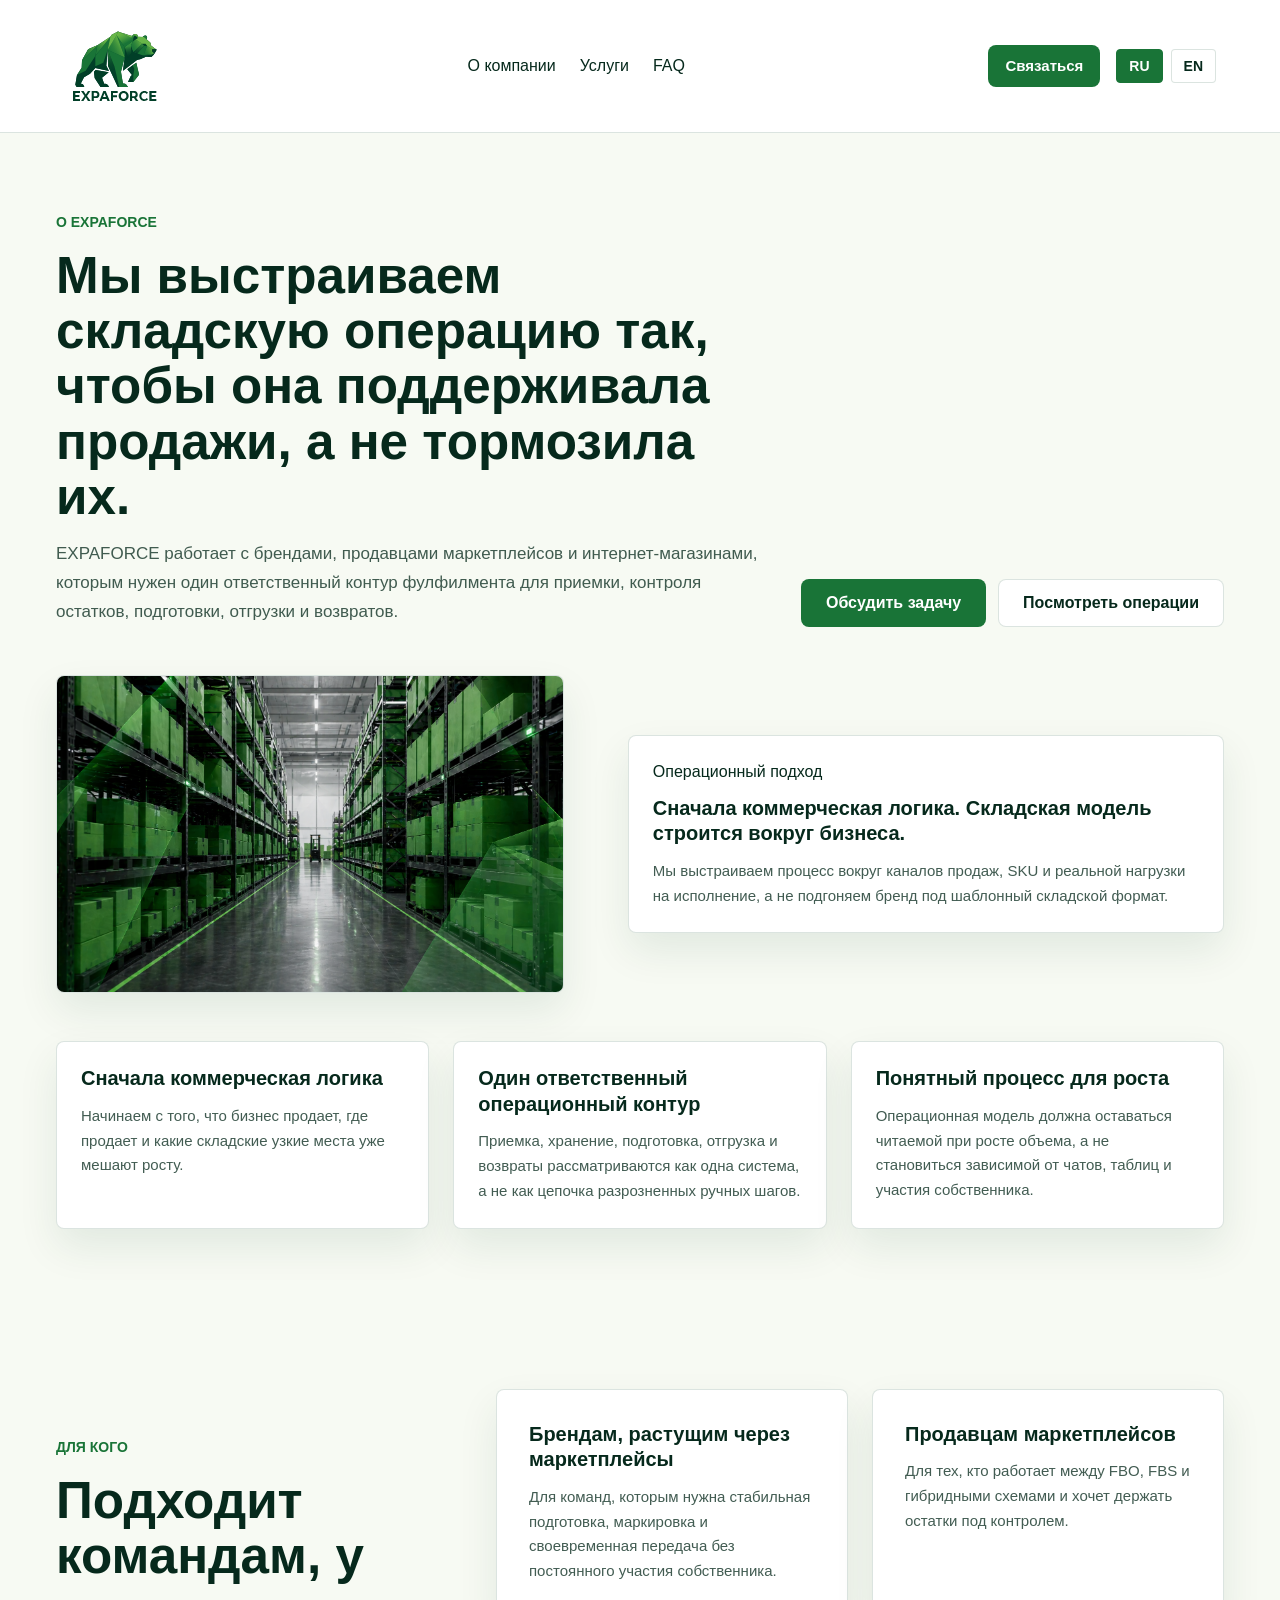
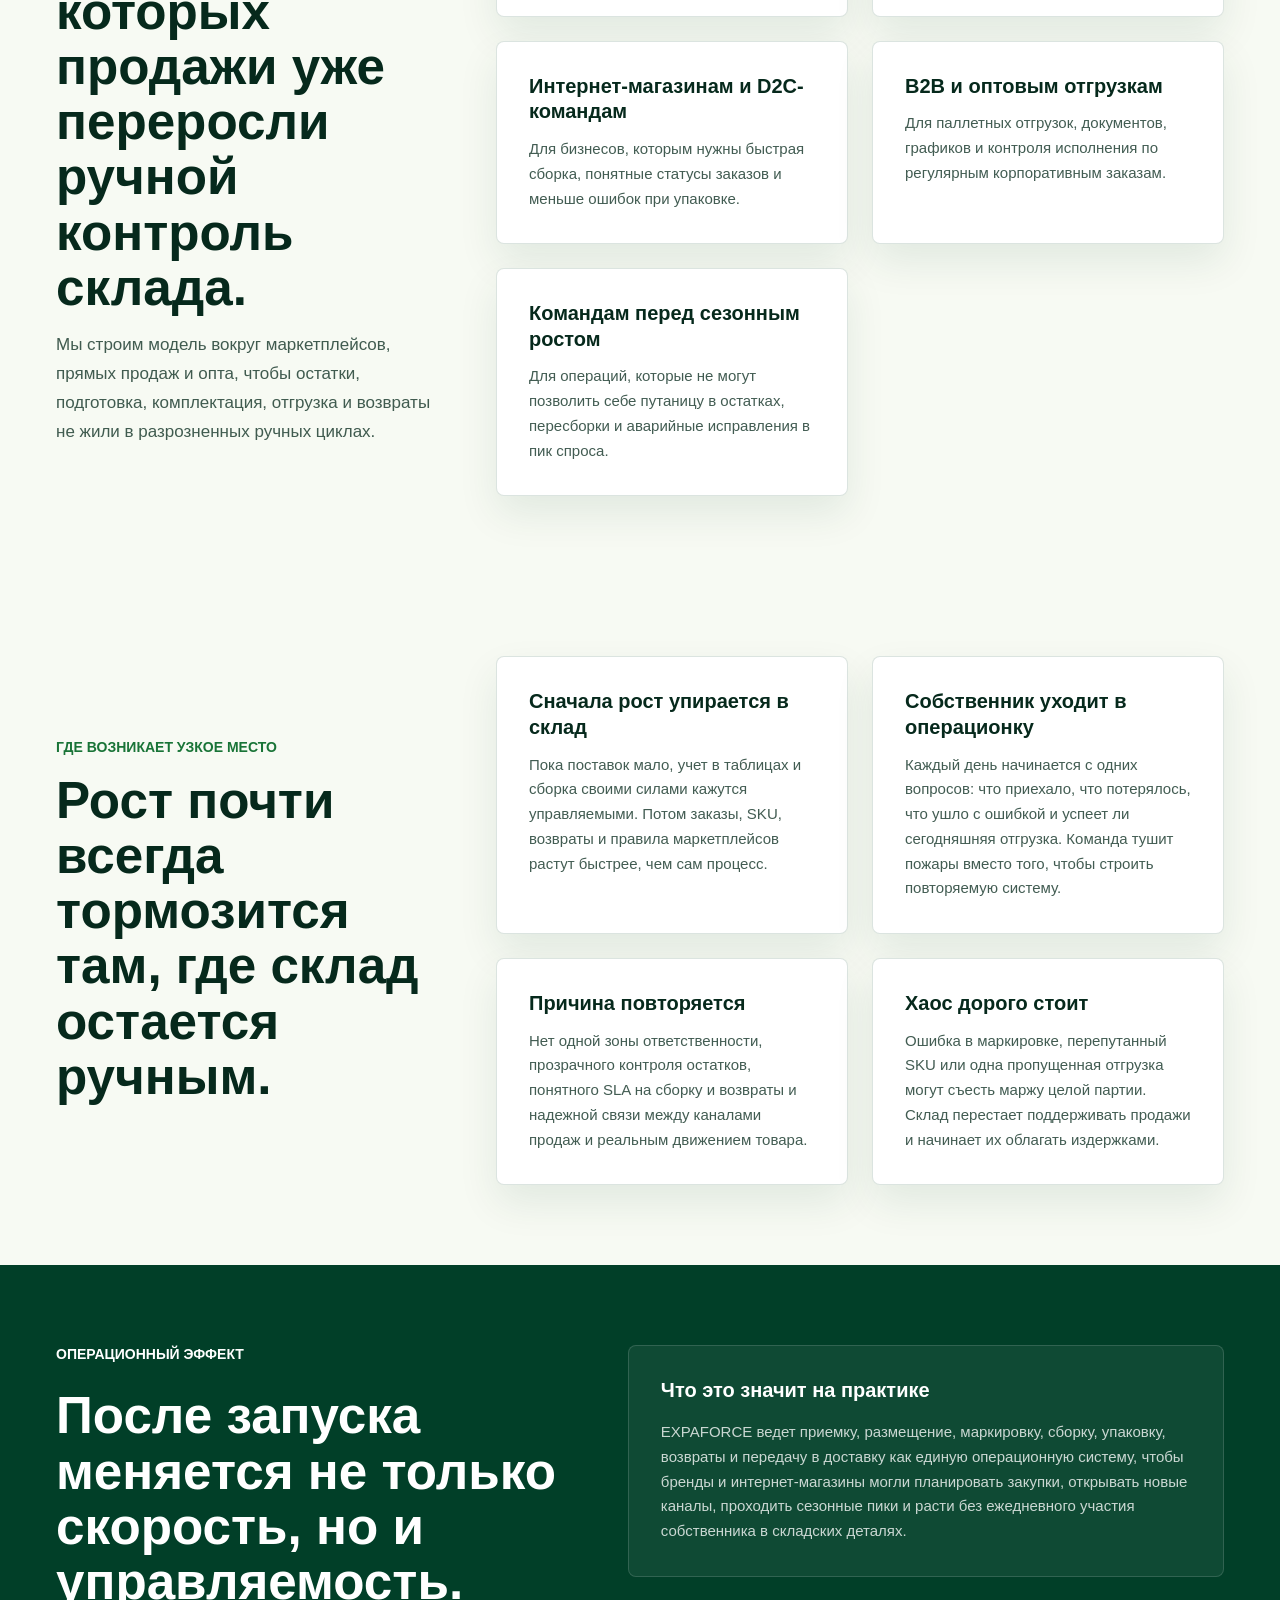
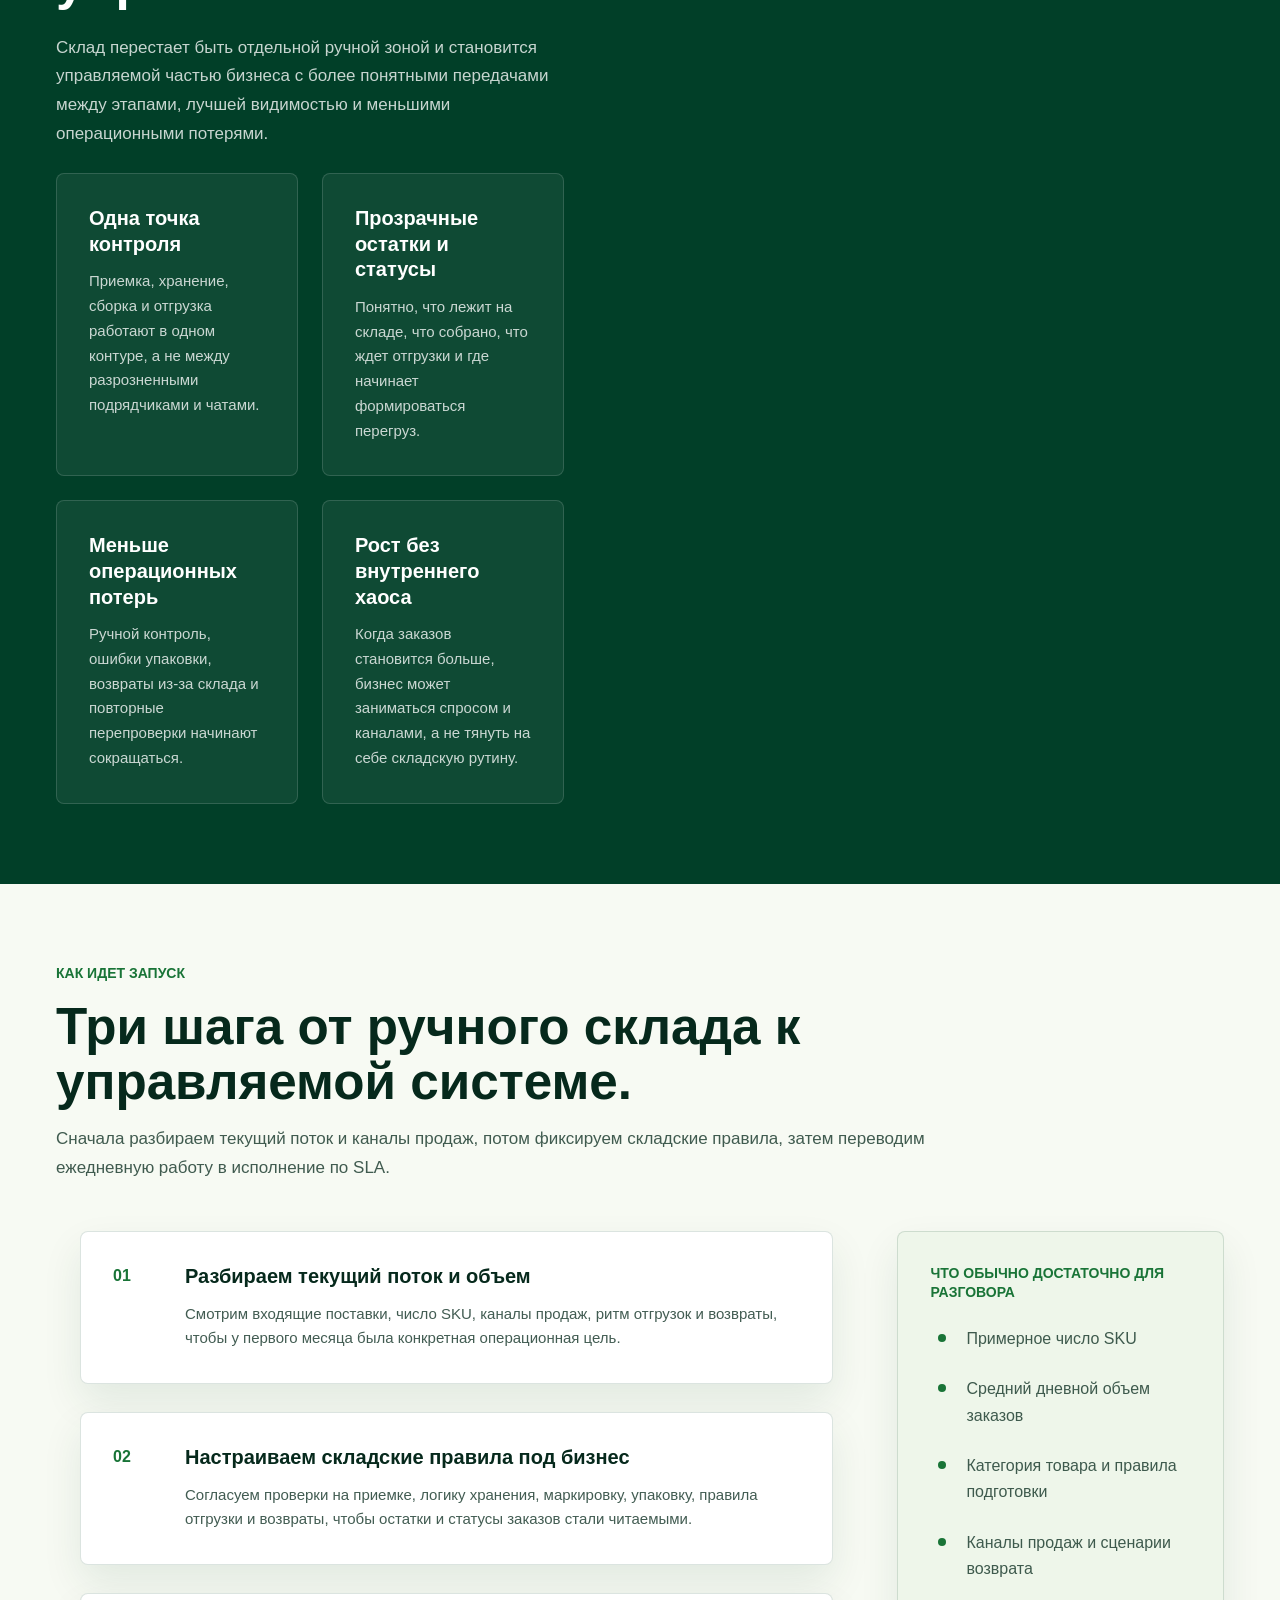
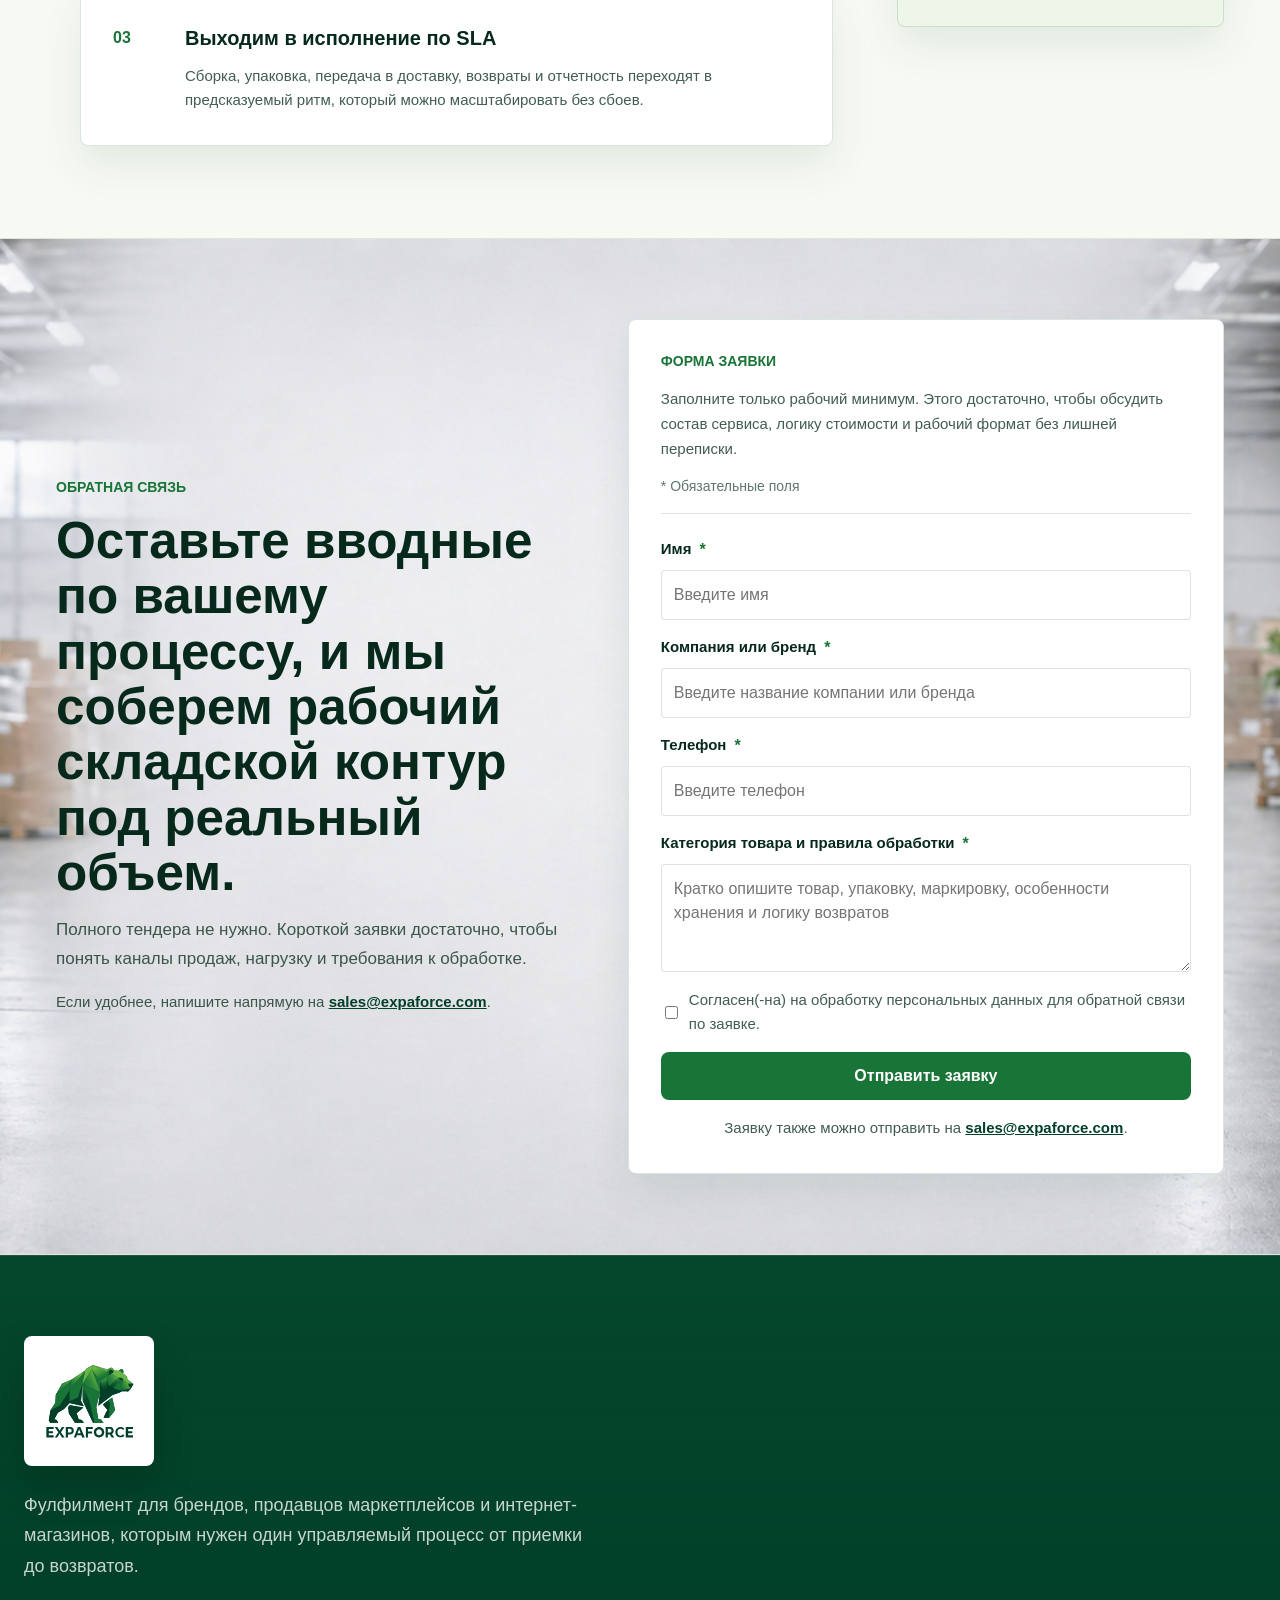
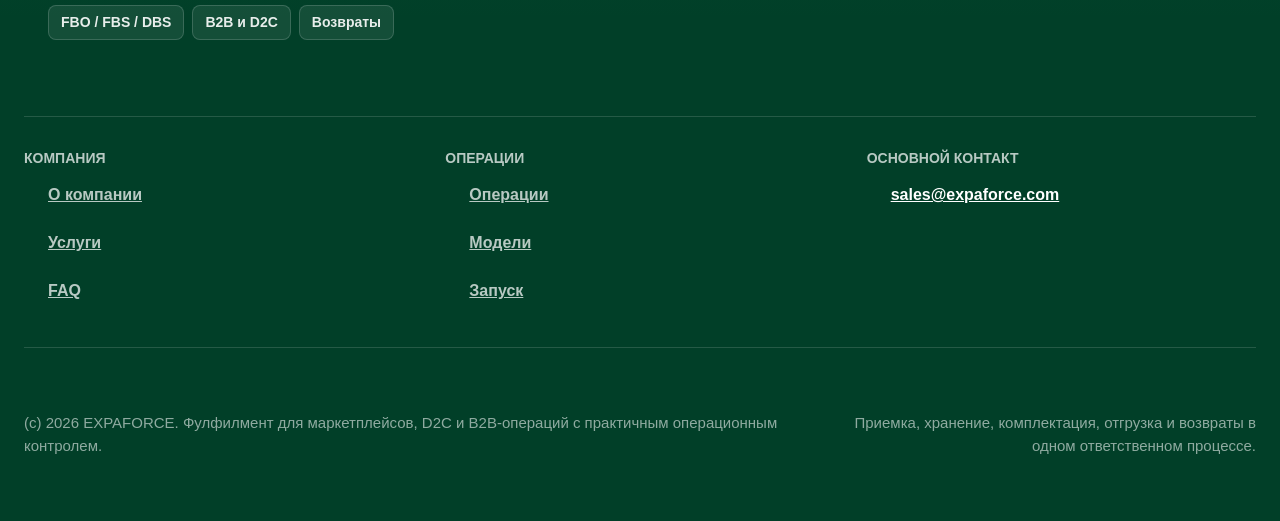
==== pages/about/index.html @ babf207b "Enhance UI Kit: Add new sections for buttons, cards, typography, and forms; update main content stru" ====
<!DOCTYPE html>
<html lang="ru">
<head>
    <meta charset="UTF-8">
    <meta name="viewport" content="width=device-width, initial-scale=1.0">
    <title data-i18n="[text]about-meta-title">EXPAFORCE | О компании и операционном подходе к фулфилменту</title>
    <meta
        name="description"
        content="Узнайте, как EXPAFORCE выстраивает фулфилмент для брендов, продавцов маркетплейсов и B2B-команд в одном управляемом контуре от приемки до возвратов."
        data-i18n="[content]about-meta-description"
    >
    <link rel="canonical" href="https://expaforce.com/pages/about/">
    <meta property="og:title" content="EXPAFORCE | О компании и операционном подходе к фулфилменту" data-i18n="[content]about-meta-title">
    <meta property="og:description" content="Узнайте, как EXPAFORCE выстраивает фулфилмент для брендов, продавцов маркетплейсов и B2B-команд в одном управляемом контуре от приемки до возвратов." data-i18n="[content]about-meta-description">
    <meta property="og:type" content="website">
    <meta property="og:url" content="https://expaforce.com/pages/about/">
    <meta property="og:image" content="https://expaforce.com/src/graphics/png/image7-warehouse-plan.png">
    <meta name="twitter:card" content="summary_large_image">
    <meta name="twitter:title" content="EXPAFORCE | О компании и операционном подходе к фулфилменту" data-i18n="[content]about-meta-title">
    <meta name="twitter:description" content="Узнайте, как EXPAFORCE выстраивает фулфилмент для брендов, продавцов маркетплейсов и B2B-команд в одном управляемом контуре от приемки до возвратов." data-i18n="[content]about-meta-description">
    <meta name="twitter:image" content="https://expaforce.com/src/graphics/png/image7-warehouse-plan.png">

    <link rel="stylesheet" href="/src/css/styles.css">

    <link rel="icon" type="image/x-icon" href="/src/graphics/favicon.ico">
    <link rel="icon" type="image/png" sizes="16x16" href="/src/graphics/png/favicon-16x16.png">
    <link rel="icon" type="image/png" sizes="32x32" href="/src/graphics/png/favicon-32x32.png">
    <link rel="icon" type="image/png" sizes="192x192" href="/src/graphics/png/android-chrome-192x192.png">
    <link rel="icon" type="image/png" sizes="512x512" href="/src/graphics/png/android-chrome-512x512.png">
    <link rel="apple-touch-icon" sizes="180x180" href="/src/graphics/png/apple-touch-icon.png">
    <link rel="manifest" href="/src/graphics/site.webmanifest">
</head>

<body class="page page--about">
    <header id="header"></header>

    <main class="page-content">
        <section class="section section--about-intro about-intro" id="hero" aria-labelledby="about-hero-title">
            <div class="container">
                <div class="section__inner about-intro__inner">
                <div class="about-intro__head">
                    <div class="section-heading section-heading--wide">
                        <p class="section-heading__eyebrow" data-i18n="[text]about-hero-eyebrow">О EXPAFORCE</p>
                        <h1 class="section-heading__title" id="about-hero-title" data-i18n="[text]about-hero-title">Мы выстраиваем складскую операцию так, чтобы она поддерживала продажи, а не тормозила их.</h1>
                        <p class="section-heading__text" data-i18n="[text]about-hero-text">EXPAFORCE работает с брендами, продавцами маркетплейсов и интернет-магазинами, которым нужен один ответственный контур фулфилмента для приемки, контроля остатков, подготовки, отгрузки и возвратов.</p>
                    </div>
                    <div class="about-intro__actions">
                        <a class="button button--primary" href="mailto:sales@expaforce.com?subject=Discuss%20fulfillment%20workflow" data-i18n="[text]hero-primary">Обсудить задачу</a>
                        <a class="button button--secondary" href="/pages/services/index.html" data-i18n="[text]cta-secondary">Посмотреть операции</a>
                    </div>
                </div>

                <div class="about-intro__layout">
                    <figure class="about-intro__media">
                        <img class="about-intro__image" src="/src/graphics/png/image7-warehouse-plan.png" alt="Проход между складскими стеллажами EXPAFORCE с коробами и техникой" data-i18n="[alt]about-intro-image-alt" loading="lazy">
                    </figure>

                    <aside class="card about-intro__aside">
                        <p class="about-intro__aside-label" data-i18n="[text]about-intro-aside-label">Операционный подход</p>
                        <h2 class="card__title about-intro__aside-title" data-i18n="[text]about-intro-aside-title">Сначала коммерческая логика. Складская модель строится вокруг бизнеса.</h2>
                        <p class="card__text about-intro__aside-text" data-i18n="[text]about-intro-aside-text">Мы выстраиваем процесс вокруг каналов продаж, SKU и реальной нагрузки на исполнение, а не подгоняем бренд под шаблонный складской формат.</p>
                    </aside>
                </div>

                <div class="about-intro__principles">
                    <article class="card about-intro__principle">
                        <h2 class="card__title about-intro__principle-title" data-i18n="[text]about-intro-principle-1-title">Сначала коммерческая логика</h2>
                        <p class="card__text about-intro__principle-text" data-i18n="[text]about-intro-principle-1-text">Начинаем с того, что бизнес продает, где продает и какие складские узкие места уже мешают росту.</p>
                    </article>
                    <article class="card about-intro__principle">
                        <h2 class="card__title about-intro__principle-title" data-i18n="[text]about-intro-principle-2-title">Один ответственный операционный контур</h2>
                        <p class="card__text about-intro__principle-text" data-i18n="[text]about-intro-principle-2-text">Приемка, хранение, подготовка, отгрузка и возвраты рассматриваются как одна система, а не как цепочка разрозненных ручных шагов.</p>
                    </article>
                    <article class="card about-intro__principle">
                        <h2 class="card__title about-intro__principle-title" data-i18n="[text]about-intro-principle-3-title">Понятный процесс для роста</h2>
                        <p class="card__text about-intro__principle-text" data-i18n="[text]about-intro-principle-3-text">Операционная модель должна оставаться читаемой при росте объема, а не становиться зависимой от чатов, таблиц и участия собственника.</p>
                    </article>
                </div>
            </div>
            </div>
        </section>

        <section class="section section--audience audience" id="audience" aria-labelledby="audience-title">

            <div class="container">

                <div class="section__inner audience__inner">
                <div class="section-heading section-heading--wide">
                    <p class="section-heading__eyebrow" data-i18n="[text]trust-label">Для кого</p>
                    <h2 class="section-heading__title" id="audience-title" data-i18n="[text]trust-title">Подходит командам, у которых продажи уже переросли ручной контроль склада.</h2>
                    <p class="section-heading__text" data-i18n="[text]trust-note">Мы строим модель вокруг маркетплейсов, прямых продаж и опта, чтобы остатки, подготовка, комплектация, отгрузка и возвраты не жили в разрозненных ручных циклах.</p>
                </div>

                <div class="audience__grid">
                    <article class="card audience-card">
                        <h3 class="card__title audience-card__title" data-i18n="[text]trust-card-1-title">Брендам, растущим через маркетплейсы</h3>
                        <p class="card__text audience-card__text" data-i18n="[text]trust-card-1-text">Для команд, которым нужна стабильная подготовка, маркировка и своевременная передача без постоянного участия собственника.</p>
                    </article>
                    <article class="card audience-card">
                        <h3 class="card__title audience-card__title" data-i18n="[text]trust-card-2-title">Продавцам маркетплейсов</h3>
                        <p class="card__text audience-card__text" data-i18n="[text]trust-card-2-text">Для тех, кто работает между FBO, FBS и гибридными схемами и хочет держать остатки под контролем.</p>
                    </article>
                    <article class="card audience-card">
                        <h3 class="card__title audience-card__title" data-i18n="[text]trust-card-3-title">Интернет-магазинам и D2C-командам</h3>
                        <p class="card__text audience-card__text" data-i18n="[text]trust-card-3-text">Для бизнесов, которым нужны быстрая сборка, понятные статусы заказов и меньше ошибок при упаковке.</p>
                    </article>
                    <article class="card audience-card">
                        <h3 class="card__title audience-card__title" data-i18n="[text]trust-card-4-title">B2B и оптовым отгрузкам</h3>
                        <p class="card__text audience-card__text" data-i18n="[text]trust-card-4-text">Для паллетных отгрузок, документов, графиков и контроля исполнения по регулярным корпоративным заказам.</p>
                    </article>
                    <article class="card audience-card">
                        <h3 class="card__title audience-card__title" data-i18n="[text]trust-card-5-title">Командам перед сезонным ростом</h3>
                        <p class="card__text audience-card__text" data-i18n="[text]trust-card-5-text">Для операций, которые не могут позволить себе путаницу в остатках, пересборки и аварийные исправления в пик спроса.</p>
                    </article>
                </div>
            </div>
            </div>
        </section>

        <section class="section section--problem problem" id="problem" aria-labelledby="problem-title">

            <div class="container">

                <div class="section__inner problem__inner">
                <div class="section-heading section-heading--wide">
                    <p class="section-heading__eyebrow" data-i18n="[text]problem-label">Где возникает узкое место</p>
                    <h2 class="section-heading__title" id="problem-title" data-i18n="[text]problem-title">Рост почти всегда тормозится там, где склад остается ручным.</h2>
                </div>

                <div class="problem__grid">
                    <article class="card problem-card">
                        <h3 class="card__title problem-card__title" data-i18n="[text]problem-1-title">Сначала рост упирается в склад</h3>
                        <p class="card__text problem-card__text" data-i18n="[text]problem-1-text">Пока поставок мало, учет в таблицах и сборка своими силами кажутся управляемыми. Потом заказы, SKU, возвраты и правила маркетплейсов растут быстрее, чем сам процесс.</p>
                    </article>
                    <article class="card problem-card">
                        <h3 class="card__title problem-card__title" data-i18n="[text]problem-2-title">Собственник уходит в операционку</h3>
                        <p class="card__text problem-card__text" data-i18n="[text]problem-2-text">Каждый день начинается с одних вопросов: что приехало, что потерялось, что ушло с ошибкой и успеет ли сегодняшняя отгрузка. Команда тушит пожары вместо того, чтобы строить повторяемую систему.</p>
                    </article>
                    <article class="card problem-card">
                        <h3 class="card__title problem-card__title" data-i18n="[text]problem-3-title">Причина повторяется</h3>
                        <p class="card__text problem-card__text" data-i18n="[text]problem-3-text">Нет одной зоны ответственности, прозрачного контроля остатков, понятного SLA на сборку и возвраты и надежной связи между каналами продаж и реальным движением товара.</p>
                    </article>
                    <article class="card problem-card">
                        <h3 class="card__title problem-card__title" data-i18n="[text]problem-4-title">Хаос дорого стоит</h3>
                        <p class="card__text problem-card__text" data-i18n="[text]problem-4-text">Ошибка в маркировке, перепутанный SKU или одна пропущенная отгрузка могут съесть маржу целой партии. Склад перестает поддерживать продажи и начинает их облагать издержками.</p>
                    </article>
                </div>
            </div>
            </div>
        </section>

        <section class="section section--proof proof" aria-labelledby="proof-title">

            <div class="container">

                <div class="section__inner proof__inner">
                <div class="proof__content">
                    <p class="proof__eyebrow" data-i18n="[text]proof-label">Операционный эффект</p>
                    <h2 class="proof__title" id="proof-title" data-i18n="[text]proof-title">После запуска меняется не только скорость, но и управляемость.</h2>
                    <p class="proof__text" data-i18n="[text]proof-text">Склад перестает быть отдельной ручной зоной и становится управляемой частью бизнеса с более понятными передачами между этапами, лучшей видимостью и меньшими операционными потерями.</p>

                    <div class="proof__grid">
                        <article class="card proof-card">
                            <h3 class="card__title proof-card__title" data-i18n="[text]proof-stat-1-value">Одна точка контроля</h3>
                            <p class="card__text proof-card__text" data-i18n="[text]proof-stat-1-label">Приемка, хранение, сборка и отгрузка работают в одном контуре, а не между разрозненными подрядчиками и чатами.</p>
                        </article>
                        <article class="card proof-card">
                            <h3 class="card__title proof-card__title" data-i18n="[text]proof-stat-2-value">Прозрачные остатки и статусы</h3>
                            <p class="card__text proof-card__text" data-i18n="[text]proof-stat-2-label">Понятно, что лежит на складе, что собрано, что ждет отгрузки и где начинает формироваться перегруз.</p>
                        </article>
                        <article class="card proof-card">
                            <h3 class="card__title proof-card__title" data-i18n="[text]proof-stat-3-value">Меньше операционных потерь</h3>
                            <p class="card__text proof-card__text" data-i18n="[text]proof-stat-3-label">Ручной контроль, ошибки упаковки, возвраты из-за склада и повторные перепроверки начинают сокращаться.</p>
                        </article>
                        <article class="card proof-card">
                            <h3 class="card__title proof-card__title" data-i18n="[text]proof-stat-4-value">Рост без внутреннего хаоса</h3>
                            <p class="card__text proof-card__text" data-i18n="[text]proof-stat-4-label">Когда заказов становится больше, бизнес может заниматься спросом и каналами, а не тянуть на себе складскую рутину.</p>
                        </article>
                    </div>
                </div>

                <aside class="card proof__note" aria-labelledby="proof-note-title">
                    <h3 class="card__title proof__note-title" id="proof-note-title" data-i18n="[text]proof-note-title">Что это значит на практике</h3>
                    <p class="card__text proof__note-text" data-i18n="[text]proof-note-text">EXPAFORCE ведет приемку, размещение, маркировку, сборку, упаковку, возвраты и передачу в доставку как единую операционную систему, чтобы бренды и интернет-магазины могли планировать закупки, открывать новые каналы, проходить сезонные пики и расти без ежедневного участия собственника в складских деталях.</p>
                </aside>
            </div>
            </div>
        </section>

        <section class="section section--process process" id="process" aria-labelledby="process-title">

            <div class="container">

                <div class="section__inner process__inner">
                <div class="section-heading section-heading--wide">
                    <p class="section-heading__eyebrow" data-i18n="[text]process-label">Как идет запуск</p>
                    <h2 class="section-heading__title" id="process-title" data-i18n="[text]process-title">Три шага от ручного склада к управляемой системе.</h2>
                    <p class="section-heading__text" data-i18n="[text]process-text">Сначала разбираем текущий поток и каналы продаж, потом фиксируем складские правила, затем переводим ежедневную работу в исполнение по SLA.</p>
                </div>

                <div class="process__layout">
                    <ol class="process__steps">
                        <li class="card process__step">
                            <span class="process__step-number">01</span>
                            <h3 class="card__title process__step-title" data-i18n="[text]process-step-1-title">Разбираем текущий поток и объем</h3>
                            <p class="card__text process__step-text" data-i18n="[text]process-step-1-text">Смотрим входящие поставки, число SKU, каналы продаж, ритм отгрузок и возвраты, чтобы у первого месяца была конкретная операционная цель.</p>
                        </li>
                        <li class="card process__step">
                            <span class="process__step-number">02</span>
                            <h3 class="card__title process__step-title" data-i18n="[text]process-step-2-title">Настраиваем складские правила под бизнес</h3>
                            <p class="card__text process__step-text" data-i18n="[text]process-step-2-text">Согласуем проверки на приемке, логику хранения, маркировку, упаковку, правила отгрузки и возвраты, чтобы остатки и статусы заказов стали читаемыми.</p>
                        </li>
                        <li class="card process__step">
                            <span class="process__step-number">03</span>
                            <h3 class="card__title process__step-title" data-i18n="[text]process-step-3-title">Выходим в исполнение по SLA</h3>
                            <p class="card__text process__step-text" data-i18n="[text]process-step-3-text">Сборка, упаковка, передача в доставку, возвраты и отчетность переходят в предсказуемый ритм, который можно масштабировать без сбоев.</p>
                        </li>
                    </ol>

                    <aside class="card--surface card process__card">
                        <p class="process__card-label" data-i18n="[text]process-card-title">Что обычно достаточно для разговора</p>
                        <ul class="card__list process__card-list">
                            <li data-i18n="[text]process-card-item-1">Примерное число SKU</li>
                            <li data-i18n="[text]process-card-item-2">Средний дневной объем заказов</li>
                            <li data-i18n="[text]process-card-item-3">Категория товара и правила подготовки</li>
                            <li data-i18n="[text]process-card-item-4">Каналы продаж и сценарии возврата</li>
                        </ul>
                    </aside>
                </div>
            </div>
            </div>
        </section>

        <section class="section section--cta cta" id="cta" aria-labelledby="cta-title">

            <div class="container">

                <div class="section__inner cta__inner">
                <div class="cta__content">
                    <p class="cta__eyebrow" data-i18n="[text]cta-label">Обратная связь</p>
                    <h2 class="cta__title" id="cta-title" data-i18n="[text]cta-title">Оставьте вводные по вашему процессу, и мы соберем рабочий складской контур под реальный объем.</h2>
                    <p class="cta__text" data-i18n="[text]cta-text">Полного тендера не нужно. Короткой заявки достаточно, чтобы понять каналы продаж, нагрузку и требования к обработке.</p>
                    <p class="card__text cta__contact" data-i18n="[html]cta-contact-text">Если удобнее, напишите напрямую на <a href="mailto:sales@expaforce.com">sales@expaforce.com</a>.</p>
                </div>

                <aside class="card cta__panel">
                    <div class="cta__panel-head">
                        <p class="cta__panel-label" data-i18n="[text]cta-panel-label">Форма заявки</p>
                        <p class="card__text cta__panel-text" data-i18n="[text]cta-panel-text">Заполните только рабочий минимум. Этого достаточно, чтобы обсудить состав сервиса, логику стоимости и рабочий формат без лишней переписки.</p>
                        <p class="cta__required-note" data-i18n="[text]cta-form-required-note">* Обязательные поля</p>
                    </div>

                    <form
                        class="form-group cta-form"
                        action="mailto:sales@expaforce.com?subject=Fulfillment%20brief%20request"
                        method="post"
                        enctype="text/plain"
                        accept-charset="UTF-8"
                    >
                        <div class="cta-form__grid cta-form__grid--primary">
                            <label class="form-field cta-form__field">
                                <span class="cta-form__label-line">
                                    <span class="form-label cta-form__label" data-i18n="[text]cta-form-name-label">Имя</span>
                                    <span class="cta-form__required" aria-hidden="true">*</span>
                                </span>
                                <input class="form-input cta-form__input" type="text" name="full_name" autocomplete="name" required placeholder="Введите имя" data-i18n="[placeholder]cta-form-name-placeholder">
                            </label>
                            <label class="form-field cta-form__field">
                                <span class="cta-form__label-line">
                                    <span class="form-label cta-form__label" data-i18n="[text]cta-form-company-label">Компания или бренд</span>
                                    <span class="cta-form__required" aria-hidden="true">*</span>
                                </span>
                                <input class="form-input cta-form__input" type="text" name="company" autocomplete="organization" required placeholder="Введите название компании или бренда" data-i18n="[placeholder]cta-form-company-placeholder">
                            </label>
                            <label class="form-field cta-form__field">
                                <span class="cta-form__label-line">
                                    <span class="form-label cta-form__label" data-i18n="[text]cta-form-phone-label">Телефон</span>
                                    <span class="cta-form__required" aria-hidden="true">*</span>
                                </span>
                                <input class="form-input cta-form__input" type="tel" name="phone" autocomplete="tel" required placeholder="Введите телефон" data-i18n="[placeholder]cta-form-phone-placeholder">
                            </label>
                        </div>

                        <label class="form-field cta-form__field cta-form__field--full">
                            <span class="cta-form__label-line">
                                <span class="form-label cta-form__label" data-i18n="[text]cta-form-product-label">Категория товара и правила обработки</span>
                                <span class="cta-form__required" aria-hidden="true">*</span>
                            </span>
                            <textarea class="form-textarea cta-form__textarea" name="product_context" rows="3" required placeholder="Кратко опишите товар, упаковку, маркировку, особенности хранения и логику возвратов" data-i18n="[placeholder]cta-form-product-placeholder"></textarea>
                        </label>

                        <label class="cta-form__consent">
                            <input type="checkbox" name="consent" required>
                            <span data-i18n="[text]cta-form-consent">Согласен(-на) на обработку персональных данных для обратной связи по заявке.</span>
                        </label>

                        <div class="form-actions cta-form__actions">
                            <button class="button button--primary button--full" type="submit" data-i18n="[text]cta-primary">Отправить заявку</button>
                            <p class="card__text cta-form__note" data-i18n="[html]cta-form-note">Заявку также можно отправить на <a href="mailto:sales@expaforce.com">sales@expaforce.com</a>.</p>
                        </div>
                    </form>
                </aside>
            </div>
            </div>
        </section>
    </main>

    <footer id="footer"></footer>

    <script src="/scripts/partials.js"></script>
    <script src="/scripts/translation.js"></script>
</body>
</html>
---- src/css/styles.css ----
*, *:before, *:after {
  box-sizing: border-box;
}

html, body, div, span, object, iframe, figure, h1, h2, h3, h4, h5, h6, p, blockquote, pre, a, code, em, img, small, strike, strong, sub, sup, tt, b, u, i, ol, ul, li, fieldset, form, label, table, caption, tbody, tfoot, thead, tr, th, td, main, canvas, embed, footer, header, nav, section, video {
  margin: 0;
  padding: 0;
  border: 0;
  font-size: 100%;
  font: inherit;
  vertical-align: baseline;
  text-rendering: optimizeLegibility;
  -webkit-font-smoothing: antialiased;
  text-size-adjust: none;
}

footer, header, nav, section, main {
  display: block;
}

body {
  line-height: 1;
}

ol, ul {
  list-style: none;
}

blockquote, q {
  quotes: none;
}

blockquote:before, blockquote:after, q:before, q:after {
  content: "";
  content: none;
}

table {
  border-collapse: collapse;
  border-spacing: 0;
}

input {
  border-radius: 0;
}

a {
  text-decoration: none;
  color: #000;
}

.button {
  display: inline-flex;
  align-items: center;
  justify-content: center;
  min-height: 48px;
  padding-inline: var(--space-5);
  border: 1px solid transparent;
  border-radius: 8px;
  font-size: 1rem;
  font-weight: 600;
  line-height: 1.2;
  text-align: center;
  transition: background-color 0.2s ease, border-color 0.2s ease, color 0.2s ease, box-shadow 0.2s ease;
  cursor: pointer;
  text-decoration: none;
}

.button:hover,
.button:focus {
  box-shadow: 0 18px 40px rgba(1, 63, 40, 0.09);
}

.button--primary {
  background-color: #197437;
  color: #fff;
}

.button--primary:hover,
.button--primary:focus {
  background-color: #013f28;
}

.button--secondary {
  border-color: rgba(1, 63, 40, 0.14);
  background-color: #fff;
  color: #06291c;
}

.button--secondary:hover,
.button--secondary:focus {
  border-color: rgba(25, 116, 55, 0.48);
  color: #013f28;
}

.button--small {
  min-height: 42px;
  padding-inline: var(--space-4);
  font-size: 0.9375rem;
}

.button--full {
  width: 100%;
}

.card, .proof-card,
.operation-card,
.audience-card,
.problem-card,
.home-benefit-card,
.home-operations__card {
  display: grid;
  gap: var(--space-3);
  align-content: start;
  padding: var(--space-6);
  border-radius: 8px;
  background-color: #fff;
  border: 1px solid rgba(1, 63, 40, 0.14);
  transition: box-shadow 0.2s ease;
}

.card:hover, .proof-card:hover,
.operation-card:hover,
.audience-card:hover,
.problem-card:hover,
.home-benefit-card:hover,
.home-operations__card:hover {
  box-shadow: 0 18px 40px rgba(1, 63, 40, 0.09);
}

.card--surface {
  background-color: #eef6ea;
  border-color: #fff;
}

.card--accent {
  background: linear-gradient(45deg, #197437, #68b648);
  border-color: rgba(25, 116, 55, 0.2);
  border-radius: 14px;
}
.card--accent > .card__text, .card--accent .card__title, .card--accent .card__value {
  color: #fff;
}

.card--transparent {
  background-color: rgba(71, 71, 71, 0.23);
  border-color: #fff;
  box-shadow: none;
  backdrop-filter: blur(4px);
  border-radius: 14px;
  -webkit-backdrop-filter: blur(4px);
}
.card--transparent > .card__title, .card--transparent .card__text, .card--transparent .card__value {
  color: #fff;
}

.card__title {
  font-size: 1.125rem;
  font-weight: 600;
  line-height: 1.3;
  color: #06291c;
}

.card__text {
  color: rgba(6, 41, 28, 0.76);
  font-size: 0.9375rem;
  line-height: 1.5;
}

.card__value {
  color: #013f28;
  font-size: 1.4rem;
  font-weight: 700;
  line-height: 1.2;
}

.card--special, .card--special-accent, .card--special-light {
  display: flex;
  flex-direction: column;
  gap: var(--space-5);
  padding: var(--space-6);
  border-top: var(--space-1) solid rgba(25, 116, 55, 0.72);
  min-height: 320px;
}

.card--special-accent {
  background: linear-gradient(180deg, rgba(1, 63, 40, 0.92), rgba(1, 63, 40, 0.82));
  color: #fff;
}
.card--special-accent > .card__text, .card--special-accent .card__title {
  color: #fff;
}

.card__list {
  display: grid;
  padding-inline-start: 8px;
}

.card__list li {
  display: grid;
  grid-template-columns: var(--space-4) minmax(0, 1fr);
  gap: var(--space-3);
  align-items: start;
}

.card__list li::before {
  content: "";
  width: var(--space-2);
  height: var(--space-2);
  margin-block-start: var(--space-2);
  border-radius: 50%;
  background-color: #197437;
}

.card__meta {
  display: flex;
  flex-wrap: wrap;
  gap: var(--space-2);
  margin-top: auto;
}

.card__meta span {
  display: inline-flex;
  min-height: 32px;
  align-items: center;
  padding-inline: var(--space-3);
  border: 1px solid rgba(25, 116, 55, 0.18);
  border-radius: 8px;
  background-color: #e7f4df;
  color: #013f28;
  font-size: 0.875rem;
  font-weight: 600;
}

.card--special-accent .card__list {
  color: rgba(255, 255, 255, 0.78);
}

.card--special-accent .card__meta span {
  color: #fff;
  border-color: rgba(255, 255, 255, 0.16);
  background-color: rgba(255, 255, 255, 0.1);
}

.section {
  padding-block: var(--section-padding);
}

.container {
  max-width: 1200px;
  margin-inline: auto;
  padding-inline: var(--space-4);
}

.section__inner {
  display: grid;
  gap: var(--space-7);
}

.section-heading {
  display: grid;
  gap: var(--space-4);
  max-width: 760px;
}

.section-heading--wide {
  max-width: 920px;
}

.section-heading__eyebrow,
.proof__eyebrow,
.cta__eyebrow {
  color: #197437;
  font-size: 0.875rem;
  font-weight: 700;
  letter-spacing: 0;
  line-height: 1.35;
  text-transform: uppercase;
}

.section-heading__title,
.proof__title,
.cta__title,
.home-cta__title {
  font-size: clamp(2rem, 4vw, 3.5rem);
  line-height: 1.08;
  font-weight: 700;
}

.section-heading__text,
.proof__text,
.cta__text,
.home-cta__text,
.home-hero__text {
  color: rgba(6, 41, 28, 0.76);
  font-size: 1.0625rem;
  line-height: 1.7;
}

body {
  font-family: "Segoe UI", Arial, sans-serif;
  font-size: 16px;
  line-height: 1.5;
  color: #06291c;
  background-color: #f7faf3;
}

h1, h2, h3, h4, h5, h6 {
  font-weight: 700;
  line-height: 1.2;
  margin: 0;
}

h1 {
  font-size: 50px;
}

h2 {
  font-size: 30px;
}

h3 {
  font-size: 25px;
}

p {
  margin: 0;
}

a {
  color: #197437;
  text-decoration: underline;
  transition: color 0.2s ease;
  font-weight: 700;
}

a:hover,
a:focus {
  color: #013f28;
}

ul,
ol {
  margin: 0;
  padding-inline-start: 1.5rem;
}

li {
  margin-bottom: 0.75rem;
}

img,
svg {
  display: block;
}

img {
  max-width: 100%;
  height: auto;
}

strong {
  font-weight: 700;
}

.text-muted {
  color: rgba(6, 41, 28, 0.76);
}

.text-secondary {
  color: rgba(6, 41, 28, 0.64);
}

.text-accent {
  color: #197437;
}

.text-white {
  color: #fff;
}

.text-center {
  text-align: center;
}

.text-left {
  text-align: left;
}

.text-right {
  text-align: right;
}

.form-field {
  display: grid;
  gap: var(--space-2);
}

.form-label {
  font-size: 0.9375rem;
  font-weight: 500;
  color: #06291c;
}

.form-input,
.form-textarea,
.form-select {
  padding: var(--space-3);
  border: 1px solid rgba(1, 63, 40, 0.14);
  border-radius: 4px;
  font-family: inherit;
  font-size: 1rem;
  line-height: 1.5;
  background-color: #fff;
  transition: border-color 0.2s ease, box-shadow 0.2s ease;
}

.form-input:focus,
.form-textarea:focus,
.form-select:focus {
  outline: none;
  border-color: #197437;
  box-shadow: 0 0 0 3px rgba(25, 116, 55, 0.1);
}

.form-textarea {
  resize: vertical;
  min-height: 120px;
}

.form-select {
  cursor: pointer;
}

.form-group {
  padding: 16px;
  display: grid;
  gap: var(--space-4);
}

.form-actions {
  display: flex;
  gap: var(--space-3);
  flex-wrap: wrap;
}

.footer {
  background: linear-gradient(180deg, rgba(25, 116, 55, 0.16) 0%, rgba(1, 63, 40, 0) 42%), #013f28;
  color: #fff;
  padding: 80px 0 64px;
  border-top: 1px solid rgba(255, 255, 255, 0.12);
}

.footer__inner {
  width: min(100%, 1440px);
  margin: 0 auto;
  padding-inline: 24px;
  display: flex;
  flex-direction: column;
  gap: 64px;
}

.footer__top {
  display: flex;
  align-items: flex-start;
}

.footer__brand {
  display: flex;
  flex-direction: column;
  align-items: flex-start;
  gap: 24px;
  max-width: 760px;
}

.footer__logo-link {
  display: inline-flex;
  align-items: center;
  padding: 12px;
  border: 1px solid rgba(255, 255, 255, 0.18);
  border-radius: 8px;
  background-color: #fff;
  box-shadow: 0 18px 40px rgba(0, 0, 0, 0.18);
  transition: border-color 0.2s ease, box-shadow 0.2s ease;
}

.footer__logo-link:hover,
.footer__logo-link:focus {
  border-color: rgba(255, 255, 255, 0.4);
  box-shadow: 0 18px 40px rgba(0, 0, 0, 0.24);
}

.footer__logo {
  width: 104px;
  height: auto;
  display: block;
}

.footer__text {
  max-width: 560px;
  color: rgba(255, 255, 255, 0.78);
  font-size: 1.125rem;
  line-height: 1.7;
}

.footer__badges {
  display: flex;
  flex-wrap: wrap;
  gap: 8px;
}

.footer__badge {
  padding: 8px 12px;
  border: 1px solid rgba(255, 255, 255, 0.16);
  border-radius: 8px;
  background-color: rgba(255, 255, 255, 0.08);
  color: rgba(255, 255, 255, 0.9);
  font-size: 0.875rem;
  font-weight: 600;
  line-height: 1.2;
}

.footer__nav-title {
  font-size: 0.875rem;
  font-weight: 600;
  line-height: 1.3;
  text-transform: uppercase;
}

.footer__middle {
  padding-block: 32px;
  border-top: 1px solid rgba(255, 255, 255, 0.14);
  border-bottom: 1px solid rgba(255, 255, 255, 0.14);
}

.footer__nav {
  display: grid;
  grid-template-columns: repeat(3, minmax(0, 1fr));
  gap: 32px;
}

.footer__nav-group {
  display: flex;
  flex-direction: column;
  gap: 16px;
}

.footer__nav-title {
  color: rgba(255, 255, 255, 0.72);
}

.footer__list {
  display: flex;
  flex-direction: column;
  gap: 12px;
}

.footer__link,
.footer__contact-link {
  color: rgba(255, 255, 255, 0.72);
  line-height: 1.5;
  transition: color 0.2s ease, opacity 0.2s ease;
}

.footer__contact-link {
  color: #fff;
  font-weight: 600;
}

.footer__link:hover,
.footer__link:focus,
.footer__contact-link:hover,
.footer__contact-link:focus {
  color: rgba(255, 255, 255, 0.92);
}

.footer__bottom {
  display: flex;
  justify-content: space-between;
  align-items: flex-start;
  gap: 32px;
}

.footer__copy,
.footer__note {
  margin: 0;
  color: rgba(255, 255, 255, 0.56);
  font-size: 0.9375rem;
  line-height: 1.5;
}

.footer__note {
  max-width: 420px;
  text-align: right;
}

@media (max-width: 1024px) {
  .footer__top {
    gap: 32px;
  }
}
@media (max-width: 768px) {
  .footer {
    padding: 64px 0;
  }
  .footer__inner,
  .footer__top,
  .footer__nav,
  .footer__bottom {
    gap: 24px;
  }
  .footer__nav {
    grid-template-columns: 1fr;
  }
  .footer__bottom {
    flex-direction: column;
  }
  .footer__note {
    max-width: none;
    text-align: left;
  }
}
.header {
  position: sticky;
  top: 0;
  z-index: 100;
  background-color: rgba(255, 255, 255, 0.94);
  backdrop-filter: blur(14px);
  color: #06291c;
  border-bottom: 1px solid rgba(1, 63, 40, 0.14);
  padding: 16px 0;
}

.header__inner {
  width: min(100%, 1200px);
  margin: 0 auto;
  padding-inline: 24px;
  position: relative;
  z-index: 1;
  display: flex;
  align-items: center;
  justify-content: space-between;
  gap: 24px;
}

.header__brand {
  display: inline-flex;
  align-items: center;
  flex-shrink: 0;
}

.header__logo {
  width: 100px;
  height: auto;
  display: block;
}

.header__logo--light {
  display: none;
}

.header__nav {
  display: flex;
  flex-wrap: wrap;
  gap: 24px;
  align-items: center;
}

.header__nav-link {
  color: #06291c;
  text-decoration: none;
  font-weight: 500;
  transition: color 0.2s ease, opacity 0.2s ease;
}

.header__controls {
  display: flex;
  align-items: center;
  gap: 16px;
}

.header__lang {
  display: flex;
  align-items: center;
  gap: 8px;
}

.header__lang-button {
  border: 1px solid rgba(1, 63, 40, 0.14);
  border-radius: 4px;
  background-color: #fff;
  color: #06291c;
  padding: 8px 12px;
  font-size: 0.875rem;
  font-weight: 600;
  cursor: pointer;
  transition: background-color 0.2s ease, border-color 0.2s ease, color 0.2s ease;
}

.header__lang-button:hover,
.header__lang-button:focus {
  border-color: rgba(25, 116, 55, 0.55);
  color: #197437;
}

.header__lang-button.is-active {
  background-color: #197437;
  border-color: #197437;
  color: #fff;
}

.header__nav-link:hover,
.header__nav-link:focus {
  color: #197437;
}

.page--home .header {
  position: absolute;
  inset-block-start: 0;
  inset-inline: 0;
  background-color: transparent;
  backdrop-filter: none;
  border-bottom: 0;
  color: #fff;
}
.page--home .header::before {
  content: "";
  position: absolute;
  inset: 0;
  pointer-events: none;
  background: linear-gradient(180deg, rgba(1, 63, 40, 0.46), rgba(1, 63, 40, 0));
}
.page--home .header__logo--default {
  display: none;
}
.page--home .header__logo--light {
  display: block;
}
.page--home .header__nav-link {
  color: rgba(255, 255, 255, 0.82);
}
.page--home .header__nav-link:hover,
.page--home .header__nav-link:focus {
  color: #fff;
}
.page--home .header__cta.button--primary {
  background-color: #fff;
  color: #013f28;
}
.page--home .header__cta.button--primary:hover,
.page--home .header__cta.button--primary:focus {
  background-color: rgba(255, 255, 255, 0.92);
  color: #013f28;
}
.page--home .header__lang-button {
  border-color: rgba(255, 255, 255, 0.2);
  background-color: rgba(255, 255, 255, 0.1);
  color: #fff;
}
.page--home .header__lang-button:hover,
.page--home .header__lang-button:focus {
  border-color: rgba(255, 255, 255, 0.36);
  background-color: rgba(255, 255, 255, 0.16);
  color: #fff;
}
.page--home .header__lang-button.is-active {
  border-color: #fff;
  background-color: #fff;
  color: #013f28;
}

@media (max-width: 768px) {
  .header__inner {
    flex-direction: column;
    align-items: stretch;
    gap: 16px;
  }
  .header__nav {
    width: 100%;
    justify-content: flex-start;
    gap: 16px;
    order: 2;
  }
  .header__controls {
    width: 100%;
    justify-content: space-between;
    order: 3;
  }
  .page--home .header {
    position: sticky;
    background-color: rgba(255, 255, 255, 0.94);
    backdrop-filter: blur(14px);
    border-bottom: 1px solid rgba(1, 63, 40, 0.14);
    color: #06291c;
  }
  .page--home .header::before {
    content: none;
  }
  .page--home .header__logo--default {
    display: block;
  }
  .page--home .header__logo--light {
    display: none;
  }
  .page--home .header__nav-link {
    color: #06291c;
  }
  .page--home .header__nav-link:hover,
  .page--home .header__nav-link:focus {
    color: #197437;
  }
  .page--home .header__cta.button--primary {
    background-color: #197437;
    color: #fff;
  }
  .page--home .header__cta.button--primary:hover,
  .page--home .header__cta.button--primary:focus {
    background-color: #013f28;
    color: #fff;
  }
  .page--home .header__lang-button {
    border-color: rgba(1, 63, 40, 0.14);
    background-color: #fff;
    color: #06291c;
  }
  .page--home .header__lang-button:hover,
  .page--home .header__lang-button:focus {
    border-color: rgba(25, 116, 55, 0.55);
    background-color: #fff;
    color: #197437;
  }
  .page--home .header__lang-button.is-active {
    border-color: #197437;
    background-color: #197437;
    color: #fff;
  }
}
@media (max-width: 375px) {
  .header__logo {
    width: 120px;
  }
  .header__controls {
    flex-direction: column;
    align-items: stretch;
  }
  .header__cta {
    width: 100%;
  }
  .header__lang {
    justify-content: flex-start;
  }
}
:root {
  --space-1: 4px;
  --space-2: 8px;
  --space-3: 12px;
  --space-4: 16px;
  --space-5: 24px;
  --space-6: 32px;
  --space-7: 48px;
  --space-8: 64px;
  --space-9: 80px;
  --section-padding: 80px;
  --section-padding-compact: 64px;
}

html {
  scroll-behavior: smooth;
}

.page-content {
  background-color: #f7faf3;
}

.home-hero {
  min-height: clamp(520px, 68vh, 680px);
  display: grid;
  align-items: center;
  padding-block-start: calc(var(--space-9) + var(--space-8));
  padding-block-end: var(--space-8);
  background: linear-gradient(90deg, rgba(1, 63, 40, 0.9), rgba(1, 63, 40, 0.72) 48%, rgba(1, 63, 40, 0.24)), url("../graphics/png/image9-hero-illustration.png") center/cover no-repeat;
  color: #fff;
}

.home-hero__inner {
  grid-template-columns: minmax(0, 0.96fr) minmax(280px, 0.38fr);
  gap: var(--space-8);
  align-items: stretch;
}

.home-hero__content {
  display: grid;
  gap: var(--space-5);
  align-self: center;
  max-width: none;
}

.home-hero .section-heading__eyebrow {
  color: rgba(255, 255, 255, 0.88);
  text-shadow: 0 1px 2px rgba(1, 63, 40, 0.52);
}

.home-hero__title {
  max-width: none;
  font-size: clamp(2.25rem, 4.8vw, 4.25rem);
  line-height: 1.04;
  font-weight: 700;
}

.home-hero__text {
  max-width: 760px;
  color: rgba(255, 255, 255, 0.84);
  font-size: 1.1875rem;
}

.home-hero__actions,
.about-intro__actions,
.services-intro__actions,
.faq-intro__actions {
  display: flex;
  flex-wrap: wrap;
  gap: var(--space-3);
}

.home-hero__stats {
  display: grid;
  grid-template-columns: 1fr;
  grid-template-rows: repeat(3, minmax(0, 1fr));
  gap: var(--space-4);
  align-self: stretch;
  height: 100%;
}

.home-hero__stat,
.home-marketplaces__note,
.home-offer__aside,
.home-operations__card,
.home-service-card,
.home-services__result,
.home-journey__step,
.home-benefits__summary,
.home-benefit-card,
.home-client-card,
.home-cta__support-card,
.home-cta__card,
.about-intro__media,
.about-intro__aside,
.about-intro__principle,
.services-intro__summary,
.services-intro__card,
.services-intro__media,
.faq-intro__card,
.audience-card,
.problem-card,
.model-card,
.operations__panel,
.operation-card,
.proof-card,
.proof__note,
.process__step,
.process__card,
.cta__panel,
.faq__item {
  border: 1px solid rgba(1, 63, 40, 0.14);
  border-radius: 8px;
  background-color: #fff;
  box-shadow: 0 18px 40px rgba(1, 63, 40, 0.09);
  min-width: 0;
}

.home-hero__stat {
  display: grid;
  gap: var(--space-2);
  align-content: center;
  padding: var(--space-5);
  border-color: rgba(255, 255, 255, 0.24);
  background: linear-gradient(180deg, rgba(255, 255, 255, 0.16), rgba(255, 255, 255, 0.08));
  box-shadow: none;
  backdrop-filter: blur(4px);
}

.home-hero__stat-value {
  font-size: 1.125rem;
  font-weight: 700;
  line-height: 1.25;
}

.home-hero__stat-label {
  color: rgba(255, 255, 255, 0.76);
  font-size: 0.9375rem;
  line-height: 1.55;
}

.home-marketplaces__inner,
.home-offer__inner,
.home-operations__inner,
.home-services__inner,
.home-journey__inner,
.home-benefits__inner,
.home-clients__inner,
.about-intro__inner,
.services-intro__inner,
.faq-intro__inner,
.audience__inner,
.problem__inner,
.models__inner,
.operations__inner,
.process__inner,
.faq__inner {
  display: grid;
  gap: var(--space-7);
}

.section--home-marketplaces {
  background: linear-gradient(180deg, rgba(247, 250, 243, 0.3), rgba(247, 250, 243, 0.14)), url("../graphics/marketplace-trust-background.webp") center/cover no-repeat;
}

.home-marketplaces__list {
  display: grid;
  grid-template-columns: repeat(6, minmax(0, 1fr));
  gap: var(--space-3);
}

.home-marketplaces__item {
  display: flex;
  align-items: center;
  justify-content: center;
  min-height: 88px;
  padding: var(--space-4);
  border: 1px solid rgba(1, 63, 40, 0.14);
  border-radius: 8px;
  background-color: #fff;
}

.home-marketplaces__logo {
  max-width: 112px;
  max-height: 46px;
}

.home-marketplaces__note,
.home-services__result {
  display: grid;
  grid-template-columns: minmax(0, 0.82fr) minmax(0, 1.18fr);
  gap: var(--space-5);
  align-items: center;
  padding: var(--space-6);
}

.home-marketplaces__note-title,
.home-services__result-label,
.home-benefits__summary-label,
.home-service-card__label,
.home-offer__aside-label,
.services-intro__summary-label,
.faq-intro__card-label,
.model-card__subtitle,
.operations__panel-label,
.process__card-label,
.cta__panel-label,
.home-cta__card-label,
.home-cta__support-label {
  color: #197437;
  font-size: 0.875rem;
  font-weight: 700;
  line-height: 1.35;
  text-transform: uppercase;
}

.home-marketplaces__note-text,
.home-offer__aside-list,
.home-services__result-text,
.home-benefits__summary-text,
.home-benefit-card__text,
.home-client-card__text,
.home-cta__card-text,
.home-cta__support-text,
.about-intro__aside-text,
.about-intro__principle-text,
.services-intro__summary-text,
.services-intro__card-text,
.faq-intro__card-text,
.audience-card__text,
.problem-card__text,
.model-card__text,
.operation-card__text,
.operations__panel-list,
.proof-card__text,
.proof__note-text,
.process__step-text,
.process__card-list,
.cta__panel-text,
.cta__contact,
.cta-form__note,
.faq__answer {
  color: rgba(6, 41, 28, 0.76);
  line-height: 1.65;
}

.section-heading,
.section-heading__title,
.section-heading__text,
.home-offer__content,
.home-offer__aside-title,
.home-offer__aside-list,
.home-benefits__summary,
.home-benefits__summary-text,
.home-benefit-card__title,
.home-benefit-card__text,
.home-client-card__title,
.home-client-card__title-text,
.home-client-card__text,
.home-cta__content,
.home-cta__title,
.home-cta__text,
.home-cta__support-card,
.home-cta__support-label,
.home-cta__support-text,
.home-cta__card-title,
.home-cta__card-text {
  min-width: 0;
  overflow-wrap: break-word;
  hyphens: manual;
}

.home-offer .section-heading__title,
.home-benefits .section-heading__title,
.home-clients .section-heading__title {
  font-size: 3rem;
  line-height: 1.1;
}

.home-cta__title {
  font-size: 2.75rem;
  line-height: 1.12;
}

.home-offer__inner,
.about-intro__layout,
.services-intro__layout,
.models__layout,
.operations__layout,
.proof__inner,
.process__layout,
.cta__inner,
.home-cta__inner {
  display: grid;
  grid-template-columns: minmax(0, 0.92fr) minmax(0, 1.08fr);
  gap: var(--space-8);
  align-items: center;
}

.home-offer__inner {
  grid-template-columns: minmax(0, 1.05fr) minmax(0, 0.95fr);
  align-items: start;
}

.home-offer__content {
  display: grid;
  gap: var(--space-5);
}

.home-offer__list,
.home-offer__aside-list,
.model-card__list,
.operations__panel-list,
.process__card-list,
.faq-intro__list,
.home-service-card__list {
  display: grid;
  gap: var(--space-3);
}

.home-offer__list li,
.home-offer__aside-list li,
.model-card__list li,
.operations__panel-list li,
.process__card-list li,
.faq-intro__list li,
.home-service-card__list li {
  display: grid;
  grid-template-columns: var(--space-4) minmax(0, 1fr);
  gap: var(--space-3);
  align-items: start;
}

.home-offer__list li::before,
.home-offer__aside-list li::before,
.model-card__list li::before,
.operations__panel-list li::before,
.process__card-list li::before,
.faq-intro__list li::before,
.home-service-card__list li::before {
  content: "";
  width: var(--space-2);
  height: var(--space-2);
  margin-block-start: var(--space-2);
  border-radius: 50%;
  background-color: #197437;
}

.home-offer__aside,
.home-cta__card,
.cta__panel,
.process__card {
  display: grid;
  gap: var(--space-5);
  align-content: start;
  padding: var(--space-6);
}

.home-offer__image,
.about-intro__image,
.services-intro__image,
.models__image,
.operations__panel-image {
  width: 100%;
  aspect-ratio: 16/10;
  object-fit: cover;
}

.home-offer__image {
  aspect-ratio: 4/3;
}

.home-offer__aside-body {
  display: grid;
  gap: var(--space-4);
}

.home-offer__aside-title,
.home-cta__card-title,
.about-intro__aside-title,
.about-intro__principle-title,
.services-intro__card-title,
.audience-card__title,
.problem-card__title,
.model-card__title,
.operation-card__title,
.operations__panel-title,
.proof-card__title,
.proof__note-title,
.process__step-title,
.home-benefit-card__title,
.home-client-card__title-text {
  font-size: 1.25rem;
  line-height: 1.28;
  font-weight: 700;
}

.home-operations__grid,
.home-benefits__grid,
.audience__grid,
.problem__grid,
.operations__grid,
.proof__grid {
  display: grid;
  grid-template-columns: repeat(2, minmax(0, 1fr));
  gap: var(--space-5);
}

.home-operations__card,
.home-benefit-card,
.audience-card,
.problem-card,
.operation-card,
.proof-card {
  display: grid;
  gap: var(--space-3);
  align-content: start;
  padding: var(--space-6);
}

.home-operations__value {
  color: #013f28;
  font-size: 1.4rem;
  font-weight: 700;
  line-height: 1.2;
}

.home-services {
  border-block: 1px solid rgba(1, 63, 40, 0.08);
  background: linear-gradient(135deg, rgba(255, 255, 255, 0.72), rgba(255, 255, 255, 0.18) 36%, rgba(231, 244, 223, 0.34) 68%, rgba(255, 255, 255, 0.42)), repeating-linear-gradient(90deg, rgba(1, 63, 40, 0.065) 0 1px, transparent 1px var(--space-9)), repeating-linear-gradient(0deg, rgba(1, 63, 40, 0.045) 0 1px, transparent 1px var(--space-9)), linear-gradient(180deg, rgba(255, 255, 255, 0.98) 0%, rgba(231, 244, 223, 0.82) 48%, rgba(219, 238, 210, 0.9) 100%);
}

.home-services__grid {
  display: grid;
  grid-template-columns: repeat(12, minmax(0, 1fr));
  gap: var(--space-5);
}

.home-service-card {
  grid-column: span 6;
  display: grid;
  grid-template-columns: 48px minmax(0, 1fr);
  gap: var(--space-5);
  align-content: start;
  padding: var(--space-6);
  border-top: var(--space-1) solid rgba(25, 116, 55, 0.72);
}

.home-service-card--accent,
.home-service-card--wide {
  grid-column: span 6;
}

.home-service-card--accent {
  background: linear-gradient(180deg, rgba(1, 63, 40, 0.92), rgba(1, 63, 40, 0.82));
  color: #fff;
}

.home-service-card__number,
.home-client-card__icon {
  display: inline-flex;
  align-items: center;
  justify-content: center;
  width: 48px;
  height: 48px;
  border-radius: 8px;
  background-color: #e7f4df;
  color: #013f28;
  font-weight: 700;
}

.home-service-card__content {
  display: grid;
  gap: var(--space-3);
}

.home-service-card__label,
.home-service-card__title,
.home-service-card__text {
  margin: 0;
}

.home-service-card__text {
  color: rgba(6, 41, 28, 0.76);
  line-height: 1.65;
}

.home-service-card__list,
.home-service-card__meta {
  grid-column: 2;
}

.home-service-card__meta {
  display: flex;
  flex-wrap: wrap;
  gap: var(--space-2);
}

.home-service-card__meta span {
  display: inline-flex;
  min-height: 32px;
  align-items: center;
  padding-inline: var(--space-3);
  border: 1px solid rgba(25, 116, 55, 0.18);
  border-radius: 8px;
  background-color: #e7f4df;
  color: #013f28;
  font-size: 0.875rem;
  font-weight: 600;
}

.home-service-card--accent .home-service-card__label,
.home-service-card--accent .home-service-card__title,
.home-service-card--accent .home-service-card__number,
.home-service-card--accent .home-service-card__meta span {
  color: #fff;
}

.home-service-card--accent .home-service-card__text,
.home-service-card--accent .home-service-card__list {
  color: rgba(255, 255, 255, 0.78);
}

.home-service-card--accent .home-service-card__number,
.home-service-card--accent .home-service-card__meta span {
  border-color: rgba(255, 255, 255, 0.16);
  background-color: rgba(255, 255, 255, 0.1);
}

.home-services__result {
  border-color: rgba(255, 255, 255, 0.16);
  background-color: #013f28;
  color: #fff;
}

.home-services__result-label,
.home-services__result-text {
  color: #fff;
}

.home-services__result-text {
  color: rgba(255, 255, 255, 0.78);
}

.home-services__result .button--secondary {
  border-color: rgba(255, 255, 255, 0.24);
  background-color: transparent;
  color: #fff;
}

.section--home-journey {
  background: linear-gradient(90deg, rgba(1, 63, 40, 0.56), rgba(1, 63, 40, 0.34)), url("../graphics/start-work-background.webp") center/cover no-repeat;
  color: #fff;
}

.section--home-journey .section-heading__eyebrow,
.section--home-journey .section-heading__title,
.section--home-journey .section-heading__text {
  color: #fff;
}

.section--home-journey .section-heading__text {
  color: rgba(255, 255, 255, 0.82);
}

.section--home-benefits {
  background: linear-gradient(90deg, rgba(1, 63, 40, 0.84), rgba(1, 63, 40, 0.62) 48%, rgba(1, 63, 40, 0.32)), url("../graphics/png/image10-shelf-workprocess.png") center/cover no-repeat;
  color: #fff;
}

.section--home-benefits .section-heading__eyebrow,
.section--home-benefits .section-heading__title,
.section--home-benefits .section-heading__text {
  color: #fff;
}

.section--home-benefits .section-heading__text {
  color: rgba(255, 255, 255, 0.82);
}

.home-journey__inner {
  gap: var(--space-6);
}

.home-journey__grid {
  display: grid;
  grid-template-columns: minmax(0, 1fr);
  gap: var(--space-3);
  width: 100%;
}

.home-journey__step,
.process__step {
  display: grid;
  grid-template-columns: 56px minmax(0, 1fr);
  gap: var(--space-3) var(--space-4);
  align-items: start;
  padding: var(--space-6);
}

.home-journey__step {
  grid-template-columns: 56px minmax(180px, 0.38fr) minmax(0, 1fr);
  align-items: center;
  padding: var(--space-4) var(--space-5);
  border-color: rgba(255, 255, 255, 0.28);
  background: linear-gradient(180deg, rgba(255, 255, 255, 0.24), rgba(255, 255, 255, 0.12));
  color: #fff;
  box-shadow: inset 0 1px 0 rgba(255, 255, 255, 0.36), inset 0 -1px 0 rgba(1, 63, 40, 0.14), 0 18px 40px rgba(1, 63, 40, 0.09);
  backdrop-filter: blur(var(--space-4)) saturate(132%);
  -webkit-backdrop-filter: blur(var(--space-4)) saturate(132%);
}

.home-journey__step-title {
  color: #fff;
  font-weight: 700;
  line-height: 1.35;
}

.home-journey__step-number,
.process__step-number {
  color: #197437;
  font-weight: 700;
}

.home-journey__step-number {
  color: #fff;
}

.home-journey__step-text {
  grid-column: auto;
  color: rgba(255, 255, 255, 0.82);
  line-height: 1.55;
}

.process__step-text {
  grid-column: 2;
}

.home-benefits__inner,
.home-clients__inner,
.audience__inner,
.problem__inner {
  grid-template-columns: minmax(0, 0.7fr) minmax(0, 1.3fr);
  align-items: center;
}

.home-benefits__inner {
  grid-template-columns: minmax(0, 0.86fr) minmax(0, 1.14fr);
  align-items: start;
}

.home-benefits__inner > .section-heading,
.home-clients__inner > .section-heading {
  max-width: 640px;
}

.home-benefits__layout {
  display: grid;
  gap: var(--space-5);
}

.home-benefits__summary {
  display: grid;
  gap: var(--space-3);
  padding: var(--space-5);
  background-color: #e7f4df;
  box-shadow: none;
}

.home-benefit-card {
  min-height: 100%;
}

.home-benefit-card--main {
  grid-column: 1/-1;
  background-color: #013f28;
  color: #fff;
}

.home-benefit-card--main .home-benefit-card__title {
  color: #fff;
}

.home-benefit-card--main .home-benefit-card__text {
  color: rgba(255, 255, 255, 0.78);
}

.home-clients__inner {
  grid-template-columns: minmax(0, 0.72fr) minmax(0, 1.28fr);
  align-items: start;
}

.home-clients__grid {
  display: grid;
  grid-template-columns: repeat(2, minmax(0, 1fr));
  grid-template-areas: "beauty fashion" "home electronics" "daily b2b";
  gap: var(--space-5);
  align-items: stretch;
}

.home-client-card {
  display: grid;
  gap: var(--space-4);
  align-content: start;
  padding: var(--space-5);
  box-shadow: none;
}

.home-client-card--major {
  padding: var(--space-6);
}

.home-client-card--beauty {
  grid-area: beauty;
  background-color: #e7f4df;
}

.home-client-card--fashion {
  grid-area: fashion;
}

.home-client-card--home {
  grid-area: home;
  background-color: #eef6ea;
}

.home-client-card--electronics {
  grid-area: electronics;
}

.home-client-card--daily {
  grid-area: daily;
}

.home-client-card--b2b {
  grid-area: b2b;
  background-color: #013f28;
  color: #fff;
}

.home-client-card__title {
  display: grid;
  grid-template-columns: 48px minmax(0, 1fr);
  gap: var(--space-3);
  align-items: start;
}

.home-client-card__icon svg {
  width: 24px;
  height: 24px;
}

.home-client-card--b2b .home-client-card__icon {
  background-color: rgba(255, 255, 255, 0.12);
  color: #fff;
}

.home-client-card--b2b .home-client-card__title,
.home-client-card--b2b .home-client-card__title-text {
  color: #fff;
}

.home-client-card--b2b .home-client-card__text {
  color: rgba(255, 255, 255, 0.78);
}

.home-cta,
.cta {
  border-block: 1px solid rgba(1, 63, 40, 0.08);
  background: url("../graphics/feedback-form-background.webp") center/cover no-repeat;
  background-color: #eef6ea;
}

.home-cta__content,
.cta__content,
.home-cta__panel-head,
.cta__panel-head,
.cta-form,
.cta-form__actions {
  display: grid;
  gap: var(--space-4);
}

.home-cta__content,
.cta__content {
  align-content: start;
  padding-block: var(--space-4);
}

.cta-form.form-group {
  padding: 0;
}

.home-cta__support {
  display: grid;
  grid-template-columns: 1fr;
  gap: var(--space-4);
}

.home-cta__support-card {
  display: grid;
  grid-template-columns: minmax(0, 1fr);
  gap: var(--space-3);
  align-items: start;
  padding: var(--space-5);
  box-shadow: none;
}

.cta__inner,
.home-cta__inner {
  align-items: center;
}

.home-cta__inner {
  grid-template-columns: minmax(0, 0.86fr) minmax(0, 1.14fr);
  gap: var(--space-7);
}

.cta__panel,
.home-cta__card {
  gap: var(--space-5);
  border-color: rgba(1, 63, 40, 0.14);
  background-color: #fff;
  box-shadow: 0 18px 40px rgba(1, 63, 40, 0.09);
}

.home-cta__panel-head,
.cta__panel-head {
  padding-block-end: var(--space-4);
  border-bottom: 1px solid rgba(1, 63, 40, 0.14);
}

.home-cta__support-card {
  border-color: rgba(1, 63, 40, 0.14);
  background-color: #fff;
}

.home-cta__required-note,
.cta__required-note {
  color: rgba(6, 41, 28, 0.64);
  font-size: 0.875rem;
  line-height: 1.4;
}

.cta__contact a,
.cta-form__note a {
  color: #013f28;
  font-weight: 600;
}

.cta-form__grid {
  display: grid;
  gap: var(--space-4);
}

.cta-form__grid--primary {
  grid-template-columns: minmax(0, 1fr);
}

.cta-form__field,
.cta-form__label-line {
  display: grid;
  gap: var(--space-2);
}

.cta-form__label-line {
  grid-template-columns: auto auto;
  justify-content: start;
}

.cta-form__label {
  font-size: 0.9375rem;
  font-weight: 600;
  line-height: 1.4;
}

.cta-form__required {
  color: #197437;
  font-weight: 700;
}

.cta-form__input,
.cta-form__textarea {
  width: 100%;
  border: 1px solid rgba(1, 63, 40, 0.14);
  border-radius: 4px;
  background-color: #fff;
  color: #06291c;
  padding: var(--space-3);
  font: inherit;
  line-height: 1.5;
  transition: border-color 0.2s ease, background-color 0.2s ease, box-shadow 0.2s ease;
}

.cta-form__input {
  min-height: 48px;
}

.cta-form__textarea {
  min-height: 108px;
  resize: vertical;
}

.cta-form__input:focus,
.cta-form__textarea:focus {
  outline: none;
  border-color: #197437;
  background-color: #fff;
  box-shadow: 0 0 0 3px rgba(25, 116, 55, 0.1);
}

.cta-form__consent {
  display: grid;
  grid-template-columns: auto minmax(0, 1fr);
  gap: var(--space-2);
  color: rgba(6, 41, 28, 0.76);
  font-size: 0.9375rem;
  line-height: 1.6;
}

.cta-form__consent input {
  margin-block-start: var(--space-1);
  accent-color: #197437;
}

.cta-form__note {
  text-align: center;
}

.about-intro__head,
.services-intro__head,
.faq-intro__head {
  display: grid;
  grid-template-columns: minmax(0, 1fr) auto;
  gap: var(--space-5);
  align-items: end;
}

.about-intro__media,
.services-intro__media,
.operations__panel {
  overflow: hidden;
}

.about-intro__aside,
.about-intro__principle,
.services-intro__summary,
.services-intro__card,
.faq-intro__card,
.model-card {
  display: grid;
  gap: var(--space-3);
  align-content: start;
  padding: var(--space-5);
}

.about-intro__principles,
.services-intro__grid,
.models__grid {
  display: grid;
  grid-template-columns: repeat(2, minmax(0, 1fr));
  gap: var(--space-5);
}

.about-intro__principles {
  grid-template-columns: repeat(3, minmax(0, 1fr));
}

.services-intro__content {
  display: grid;
  gap: var(--space-5);
}

.services-intro__summary,
.faq-intro__card--accent {
  background-color: #e7f4df;
  box-shadow: none;
}

.faq-intro__layout {
  display: grid;
  grid-template-columns: minmax(0, 1.08fr) minmax(0, 0.92fr);
  gap: var(--space-5);
}

.models__layout {
  grid-template-columns: minmax(0, 0.9fr) minmax(0, 1.1fr);
}

.models__visual {
  display: grid;
  align-items: center;
  padding: var(--space-4);
  border: 1px solid rgba(1, 63, 40, 0.14);
  border-radius: 8px;
  background-color: #fff;
  box-shadow: 0 18px 40px rgba(1, 63, 40, 0.09);
}

.models__image {
  border-radius: 8px;
}

.model-card--wide {
  grid-column: 1/-1;
}

.model-card__head {
  display: grid;
  gap: var(--space-1);
}

.operations__layout {
  align-items: start;
}

.operations__panel-body {
  display: grid;
  gap: var(--space-4);
  padding: var(--space-5);
}

.proof {
  background-color: #013f28;
  color: #fff;
}

.proof__inner {
  align-items: start;
}

.proof__content {
  display: grid;
  gap: var(--space-5);
}

.proof__eyebrow,
.proof__title,
.proof__text,
.proof-card__title,
.proof-card__text,
.proof__note-title,
.proof__note-text {
  color: #fff;
}

.proof__text,
.proof-card__text,
.proof__note-text {
  color: rgba(255, 255, 255, 0.78);
}

.proof-card,
.proof__note {
  border-color: rgba(255, 255, 255, 0.14);
  background-color: rgba(255, 255, 255, 0.06);
  box-shadow: none;
}

.proof__note {
  display: grid;
  gap: var(--space-4);
  align-content: start;
  padding: var(--space-6);
}

.process__layout {
  grid-template-columns: minmax(0, 1fr) minmax(280px, 0.42fr);
  align-items: start;
}

.process__steps {
  display: grid;
  gap: var(--space-4);
}

.process__card {
  background-color: #eef6ea;
  box-shadow: 0 18px 40px rgba(1, 63, 40, 0.09);
}

.faq__list {
  display: grid;
  gap: var(--space-4);
}

.faq__item {
  padding: var(--space-5);
  box-shadow: none;
}

.faq__question {
  cursor: pointer;
  font-size: 1.125rem;
  font-weight: 600;
  line-height: 1.45;
  list-style: none;
}

.faq__question::-webkit-details-marker {
  display: none;
}

.faq__answer {
  padding-block-start: var(--space-4);
}

.partial-error {
  width: min(100%, 1200px);
  margin: 0 auto;
  padding-inline: 24px;
  padding-block: var(--space-4);
  color: #d92d20;
}

@media (max-width: 1024px) {
  .home-hero__inner,
  .home-offer__inner,
  .about-intro__layout,
  .services-intro__layout,
  .models__layout,
  .operations__layout,
  .proof__inner,
  .process__layout,
  .cta__inner,
  .home-cta__inner,
  .home-benefits__inner,
  .home-clients__inner,
  .audience__inner,
  .problem__inner,
  .about-intro__head,
  .services-intro__head,
  .faq-intro__head,
  .faq-intro__layout {
    grid-template-columns: 1fr;
  }
  .home-marketplaces__list {
    grid-template-columns: repeat(4, minmax(0, 1fr));
  }
  .home-hero__stats,
  .about-intro__principles {
    grid-template-columns: repeat(2, minmax(0, 1fr));
  }
  .home-hero__stats {
    grid-template-rows: auto;
    height: auto;
  }
  .home-clients__grid {
    grid-template-columns: repeat(2, minmax(0, 1fr));
    grid-template-areas: "beauty fashion" "home electronics" "daily b2b";
  }
}
@media (max-width: 768px) {
  :root {
    --section-padding: 64px;
    --section-padding-compact: 48px;
  }
  .section__inner,
  .home-marketplaces__inner,
  .home-offer__inner,
  .home-operations__inner,
  .home-services__inner,
  .home-journey__inner,
  .home-benefits__inner,
  .home-clients__inner,
  .about-intro__inner,
  .services-intro__inner,
  .faq-intro__inner,
  .audience__inner,
  .problem__inner,
  .models__inner,
  .operations__inner,
  .process__inner,
  .faq__inner {
    gap: var(--space-6);
  }
  .home-hero {
    min-height: auto;
    padding-block-start: var(--space-7);
    padding-block-end: var(--space-7);
    background: linear-gradient(180deg, rgba(1, 63, 40, 0.9), rgba(1, 63, 40, 0.72)), url("../graphics/png/image9-hero-illustration.png") center/cover no-repeat;
  }
  .home-hero__stats,
  .home-marketplaces__list,
  .home-marketplaces__note,
  .home-operations__grid,
  .home-services__grid,
  .home-services__result,
  .home-benefits__grid,
  .home-clients__grid,
  .home-cta__support,
  .about-intro__principles,
  .services-intro__grid,
  .models__grid,
  .audience__grid,
  .problem__grid,
  .operations__grid,
  .proof__grid,
  .cta-form__grid--primary {
    grid-template-columns: 1fr;
  }
  .home-clients__grid {
    grid-template-areas: none;
  }
  .home-client-card--beauty,
  .home-client-card--fashion,
  .home-client-card--home,
  .home-client-card--electronics,
  .home-client-card--daily,
  .home-client-card--b2b {
    grid-area: auto;
  }
  .home-service-card,
  .home-service-card--accent,
  .home-service-card--wide {
    grid-column: auto;
  }
  .home-marketplaces__note,
  .home-services__result,
  .home-service-card,
  .home-service-card--accent,
  .home-service-card--wide {
    grid-template-columns: 1fr;
  }
  .home-service-card__list,
  .home-service-card__meta {
    grid-column: auto;
  }
  .home-journey__step {
    grid-template-columns: 48px minmax(0, 1fr);
    align-items: start;
  }
  .home-journey__step-text {
    grid-column: 2;
  }
  .home-cta__support-card {
    grid-template-columns: 1fr;
  }
  .home-offer .section-heading__title,
  .home-benefits .section-heading__title,
  .home-clients .section-heading__title,
  .home-cta__title {
    font-size: 2.35rem;
  }
  .about-intro__actions,
  .services-intro__actions,
  .faq-intro__actions,
  .home-hero__actions {
    flex-direction: column;
    align-items: stretch;
  }
}
@media (max-width: 375px) {
  .button,
  .button--small {
    width: 100%;
  }
  .container {
    padding-inline: var(--space-4);
  }
  .home-hero__stat,
  .home-marketplaces__note,
  .home-offer__aside,
  .home-operations__card,
  .home-service-card,
  .home-services__result,
  .home-journey__step,
  .home-benefits__summary,
  .home-benefit-card,
  .home-client-card,
  .home-cta__support-card,
  .home-cta__card,
  .about-intro__aside,
  .about-intro__principle,
  .services-intro__summary,
  .services-intro__card,
  .faq-intro__card,
  .audience-card,
  .problem-card,
  .model-card,
  .operation-card,
  .proof-card,
  .proof__note,
  .process__step,
  .process__card,
  .cta__panel,
  .faq__item {
    padding: var(--space-4);
  }
  .process__step {
    grid-template-columns: 1fr;
  }
  .process__step-text {
    grid-column: auto;
  }
  .home-offer .section-heading__title,
  .home-benefits .section-heading__title,
  .home-clients .section-heading__title,
  .home-cta__title {
    font-size: 2rem;
  }
}

/*# sourceMappingURL=styles.css.map */
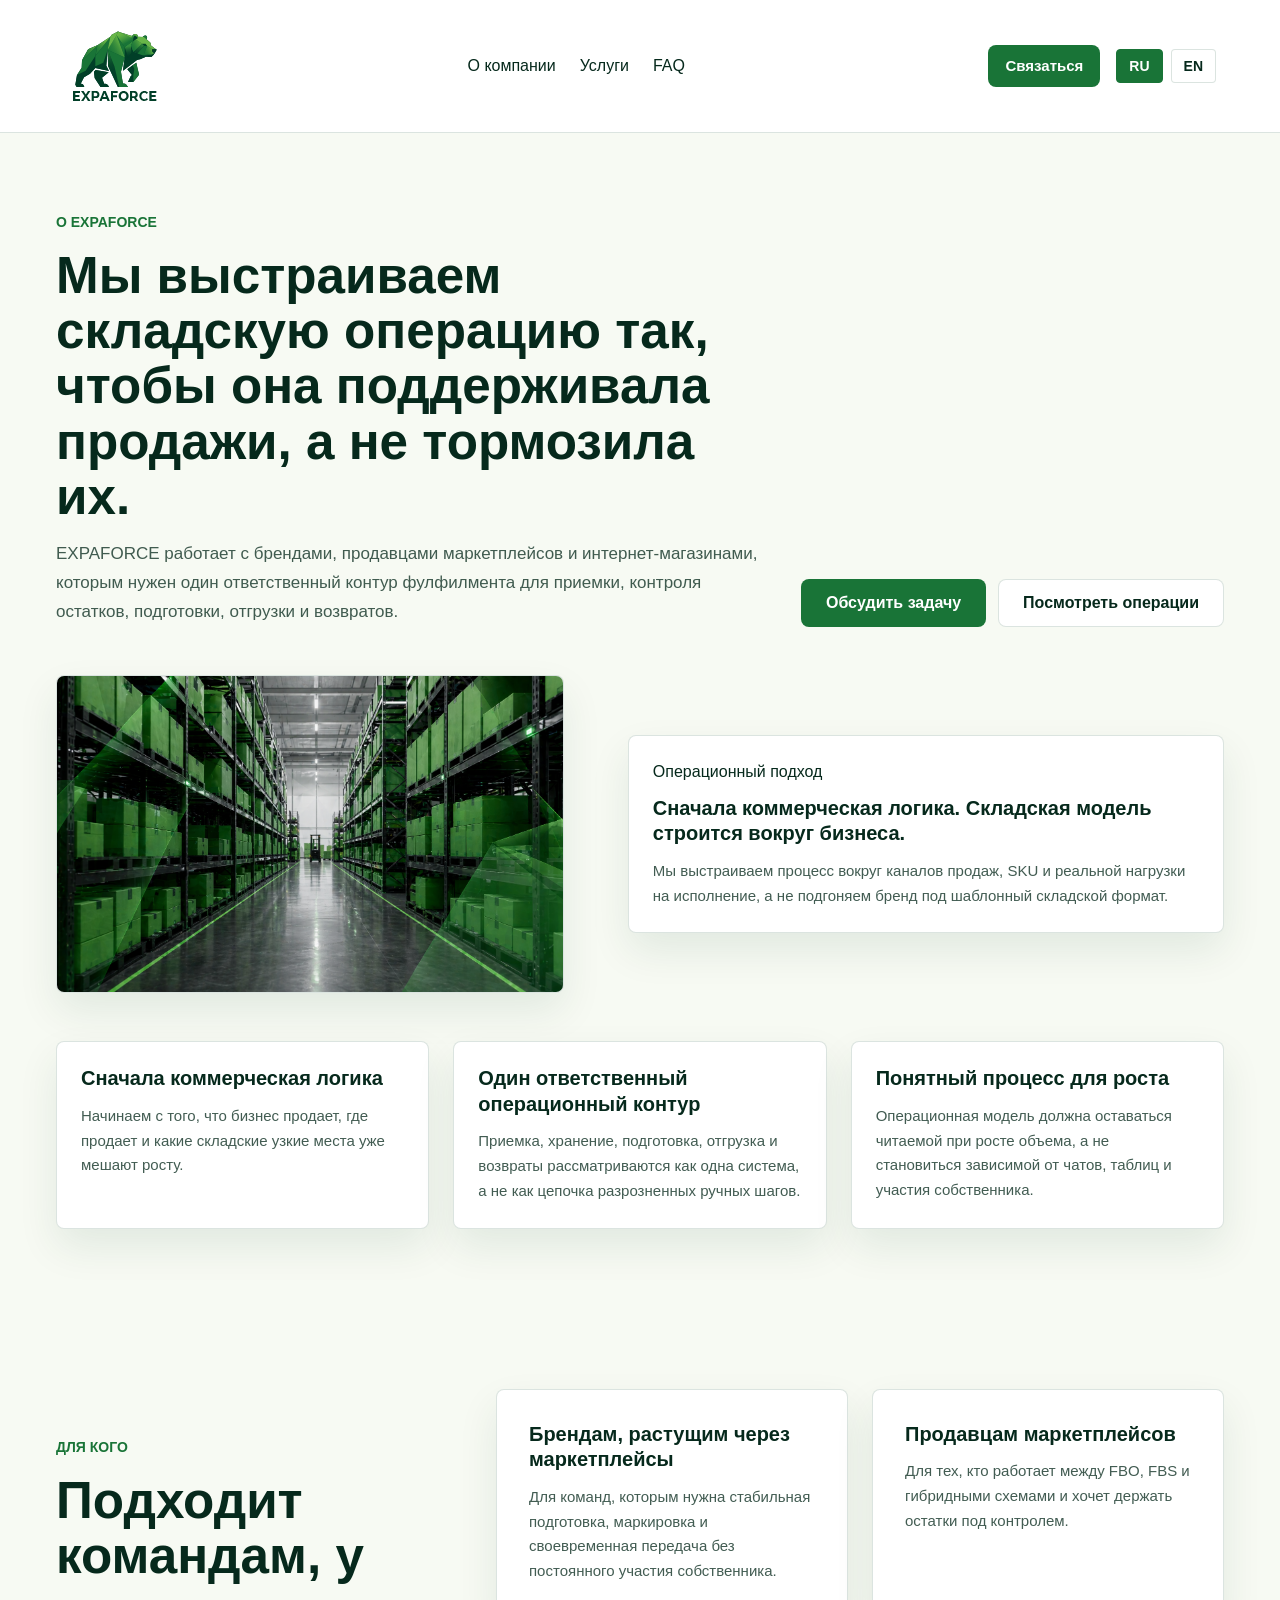
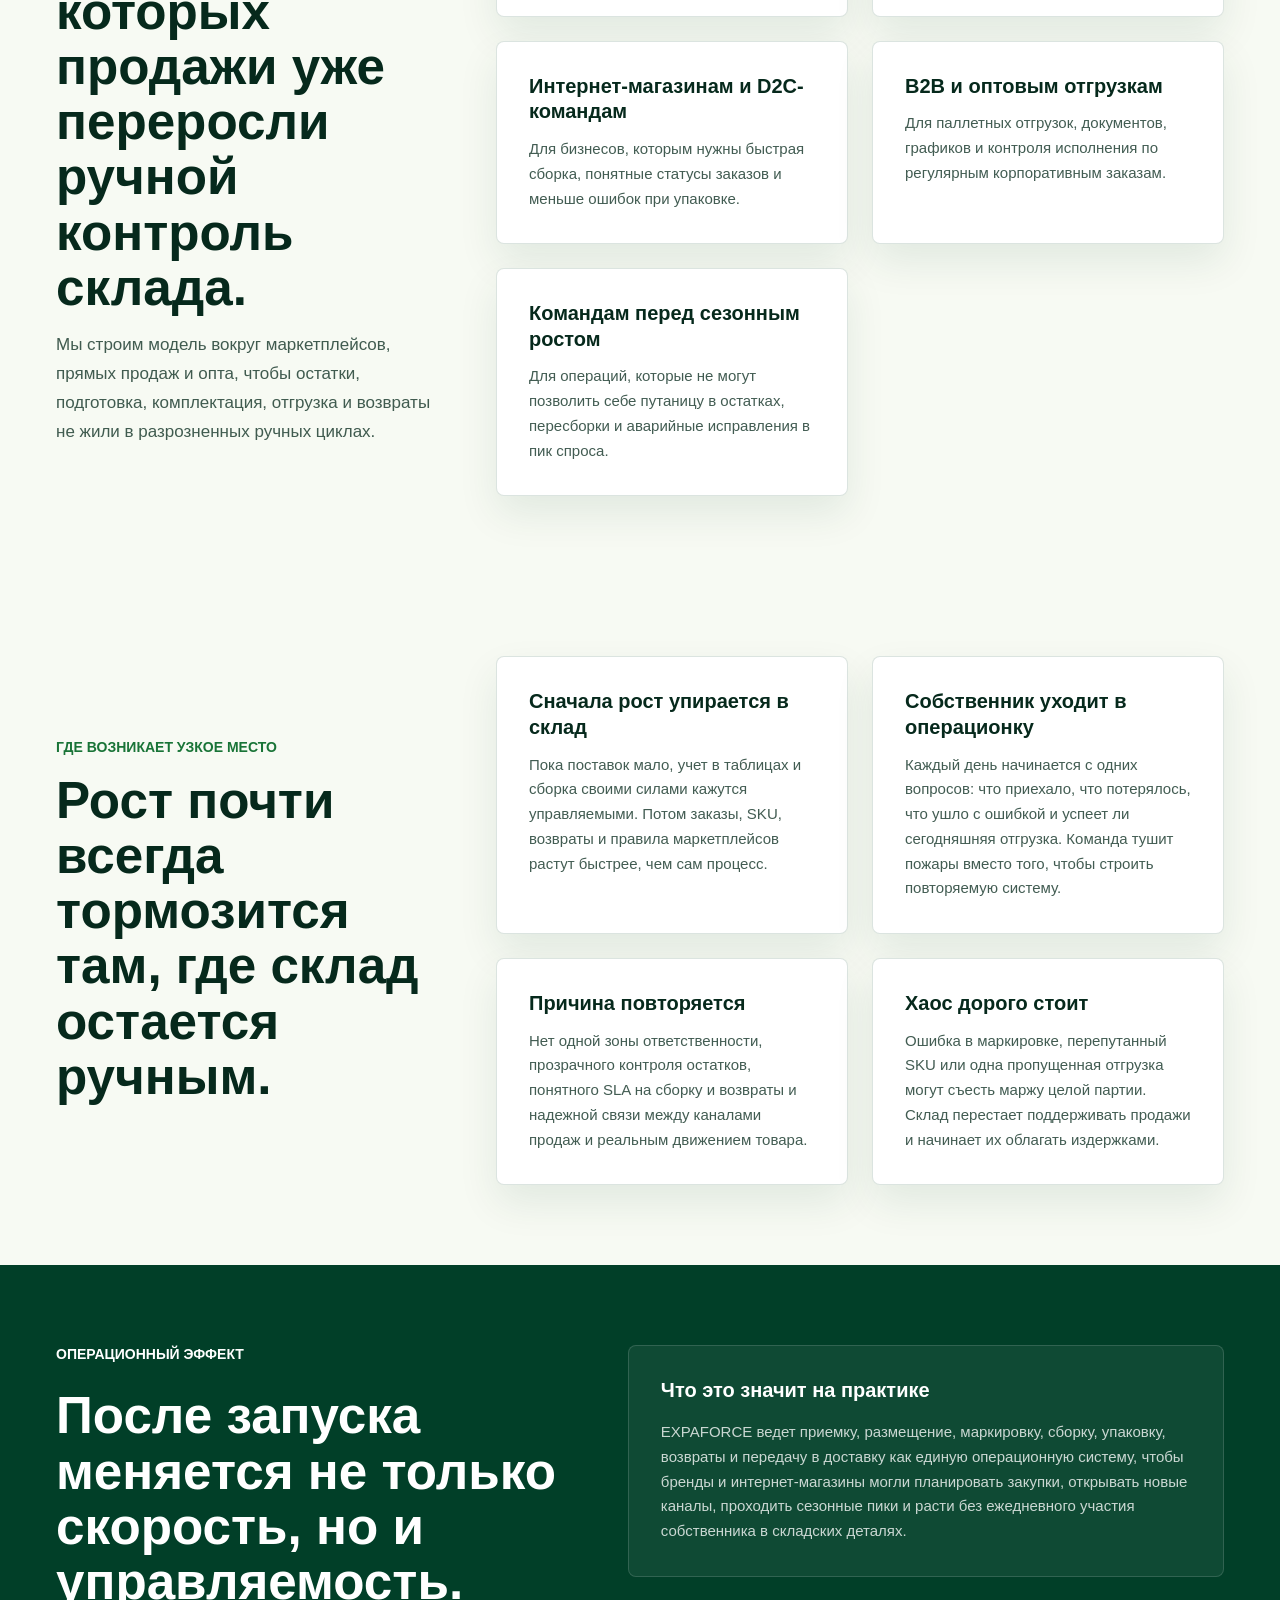
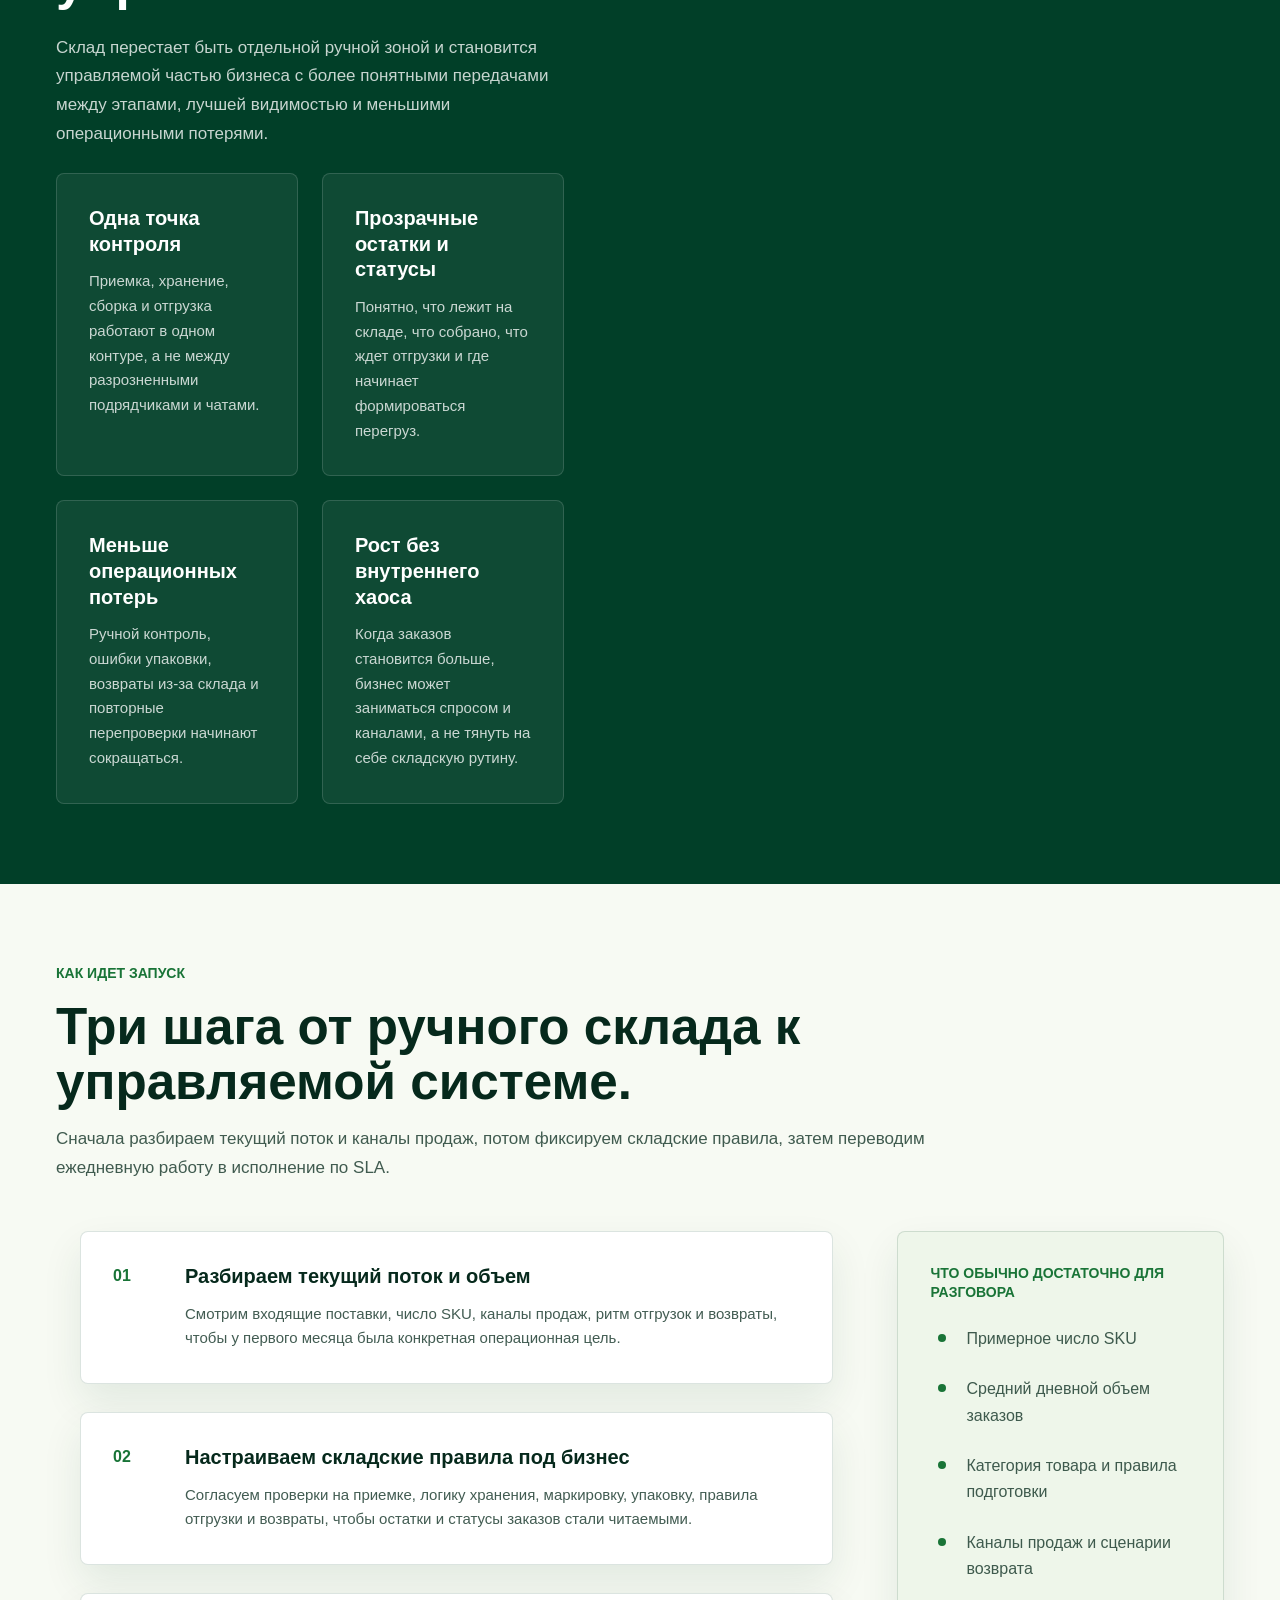
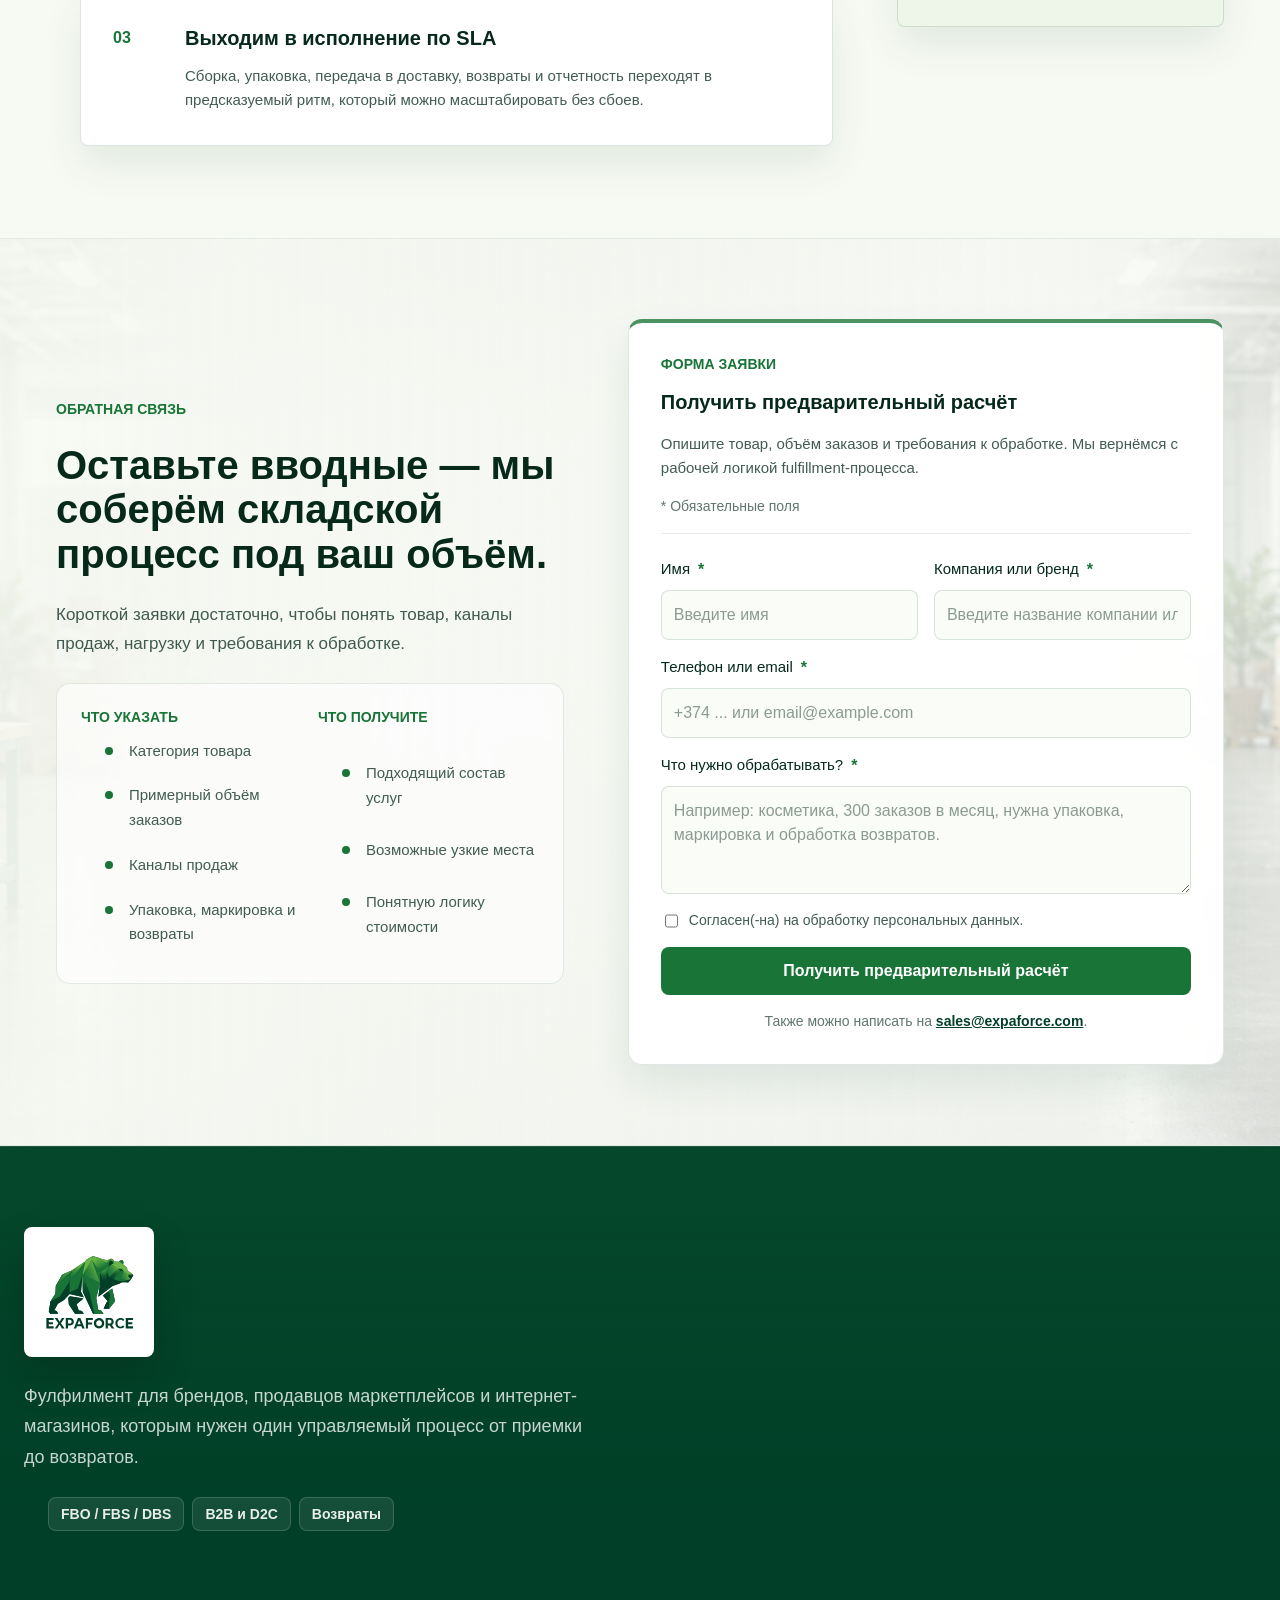
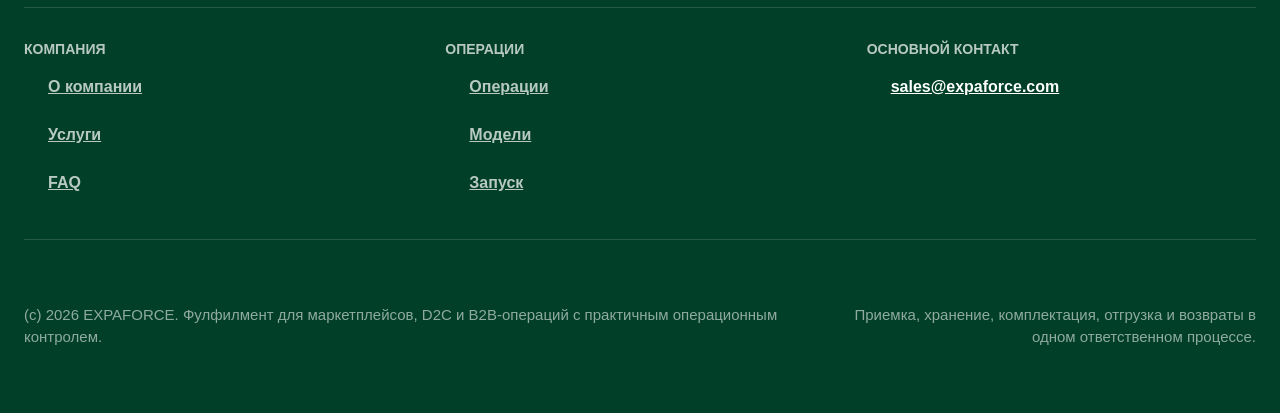
==== commit efa6c98c: "Add new graphics and update SCSS styles for home components - Added new images: business-benefits-cl" ====
--- a/pages/about/index.html
+++ b/pages/about/index.html
@@ -238,15 +238,34 @@
                 <div class="section__inner cta__inner">
                 <div class="cta__content">
                     <p class="cta__eyebrow" data-i18n="[text]cta-label">Обратная связь</p>
-                    <h2 class="cta__title" id="cta-title" data-i18n="[text]cta-title">Оставьте вводные по вашему процессу, и мы соберем рабочий складской контур под реальный объем.</h2>
-                    <p class="cta__text" data-i18n="[text]cta-text">Полного тендера не нужно. Короткой заявки достаточно, чтобы понять каналы продаж, нагрузку и требования к обработке.</p>
-                    <p class="card__text cta__contact" data-i18n="[html]cta-contact-text">Если удобнее, напишите напрямую на <a href="mailto:sales@expaforce.com">sales@expaforce.com</a>.</p>
+                    <h2 class="cta__title" id="cta-title" data-i18n="[text]cta-title">Оставьте вводные — мы соберём складской процесс под ваш объём.</h2>
+                    <p class="cta__text" data-i18n="[text]cta-text">Короткой заявки достаточно, чтобы понять товар, каналы продаж, нагрузку и требования к обработке.</p>
+                    <div class="cta__support cta-support" aria-label="Что помогает подготовить предварительный расчёт" data-i18n="[aria-label]cta-support-aria">
+                        <div class="cta-support__group">
+                            <p class="cta-support__label" data-i18n="[text]cta-support-include-label">Что указать</p>
+                            <ul class="cta-support__list">
+                                <li data-i18n="[text]cta-support-include-1">Категория товара</li>
+                                <li data-i18n="[text]cta-support-include-2">Примерный объём заказов</li>
+                                <li data-i18n="[text]cta-support-include-3">Каналы продаж</li>
+                                <li data-i18n="[text]cta-support-include-4">Упаковка, маркировка и возвраты</li>
+                            </ul>
+                        </div>
+                        <div class="cta-support__group">
+                            <p class="cta-support__label" data-i18n="[text]cta-support-result-label">Что получите</p>
+                            <ul class="cta-support__list">
+                                <li data-i18n="[text]cta-support-result-1">Подходящий состав услуг</li>
+                                <li data-i18n="[text]cta-support-result-2">Возможные узкие места</li>
+                                <li data-i18n="[text]cta-support-result-3">Понятную логику стоимости</li>
+                            </ul>
+                        </div>
+                    </div>
                 </div>
 
                 <aside class="card cta__panel">
                     <div class="cta__panel-head">
                         <p class="cta__panel-label" data-i18n="[text]cta-panel-label">Форма заявки</p>
-                        <p class="card__text cta__panel-text" data-i18n="[text]cta-panel-text">Заполните только рабочий минимум. Этого достаточно, чтобы обсудить состав сервиса, логику стоимости и рабочий формат без лишней переписки.</p>
+                        <h3 class="card__title cta__panel-title" data-i18n="[text]cta-panel-title">Получить предварительный расчёт</h3>
+                        <p class="card__text cta__panel-text" data-i18n="[text]cta-panel-text">Опишите товар, объём заказов и требования к обработке. Мы вернёмся с рабочей логикой fulfillment-процесса.</p>
                         <p class="cta__required-note" data-i18n="[text]cta-form-required-note">* Обязательные поля</p>
                     </div>
 
@@ -274,29 +293,29 @@
                             </label>
                             <label class="form-field cta-form__field">
                                 <span class="cta-form__label-line">
-                                    <span class="form-label cta-form__label" data-i18n="[text]cta-form-phone-label">Телефон</span>
+                                    <span class="form-label cta-form__label" data-i18n="[text]cta-form-phone-label">Телефон или email</span>
                                     <span class="cta-form__required" aria-hidden="true">*</span>
                                 </span>
-                                <input class="form-input cta-form__input" type="tel" name="phone" autocomplete="tel" required placeholder="Введите телефон" data-i18n="[placeholder]cta-form-phone-placeholder">
+                                <input class="form-input cta-form__input" type="text" name="phone" autocomplete="tel" required placeholder="+374 ... или email@example.com" data-i18n="[placeholder]cta-form-phone-placeholder">
                             </label>
                         </div>
 
                         <label class="form-field cta-form__field cta-form__field--full">
                             <span class="cta-form__label-line">
-                                <span class="form-label cta-form__label" data-i18n="[text]cta-form-product-label">Категория товара и правила обработки</span>
+                                <span class="form-label cta-form__label" data-i18n="[text]cta-form-product-label">Что нужно обрабатывать?</span>
                                 <span class="cta-form__required" aria-hidden="true">*</span>
                             </span>
-                            <textarea class="form-textarea cta-form__textarea" name="product_context" rows="3" required placeholder="Кратко опишите товар, упаковку, маркировку, особенности хранения и логику возвратов" data-i18n="[placeholder]cta-form-product-placeholder"></textarea>
+                            <textarea class="form-textarea cta-form__textarea" name="product_context" rows="3" required placeholder="Например: косметика, 300 заказов в месяц, нужна упаковка, маркировка и обработка возвратов." data-i18n="[placeholder]cta-form-product-placeholder"></textarea>
                         </label>
 
                         <label class="cta-form__consent">
                             <input type="checkbox" name="consent" required>
-                            <span data-i18n="[text]cta-form-consent">Согласен(-на) на обработку персональных данных для обратной связи по заявке.</span>
+                            <span data-i18n="[text]cta-form-consent">Согласен(-на) на обработку персональных данных.</span>
                         </label>
 
                         <div class="form-actions cta-form__actions">
-                            <button class="button button--primary button--full" type="submit" data-i18n="[text]cta-primary">Отправить заявку</button>
-                            <p class="card__text cta-form__note" data-i18n="[html]cta-form-note">Заявку также можно отправить на <a href="mailto:sales@expaforce.com">sales@expaforce.com</a>.</p>
+                            <button class="button button--primary button--full" type="submit" data-i18n="[text]cta-primary">Получить предварительный расчёт</button>
+                            <p class="card__text cta-form__note" data-i18n="[html]cta-form-note">Также можно написать на <a href="mailto:sales@expaforce.com">sales@expaforce.com</a>.</p>
                         </div>
                     </form>
                 </aside>
--- a/src/css/styles.css
+++ b/src/css/styles.css
@@ -320,7 +320,7 @@
 }
 
 h3 {
-  font-size: 25px;
+  font-size: 20px;
 }
 
 p {
@@ -873,7 +873,7 @@
 }
 
 .home-hero {
-  min-height: clamp(520px, 68vh, 680px);
+  min-height: 850px;
   display: grid;
   align-items: center;
   padding-block-start: calc(var(--space-9) + var(--space-8));
@@ -902,7 +902,7 @@
 
 .home-hero__title {
   max-width: none;
-  font-size: clamp(2.25rem, 4.8vw, 4.25rem);
+  font-size: 55px;
   line-height: 1.04;
   font-weight: 700;
 }
@@ -941,7 +941,6 @@
 .home-benefits__summary,
 .home-benefit-card,
 .home-client-card,
-.home-cta__support-card,
 .home-cta__card,
 .about-intro__media,
 .about-intro__aside,
@@ -1015,6 +1014,14 @@
   background: linear-gradient(180deg, rgba(247, 250, 243, 0.3), rgba(247, 250, 243, 0.14)), url("../graphics/marketplace-trust-background.webp") center/cover no-repeat;
 }
 
+.section--home-offer {
+  background: linear-gradient(90deg, rgba(247, 250, 243, 0.72), rgba(247, 250, 243, 0.5)), url("../graphics/business-benefits-clean-background.webp") center/cover no-repeat;
+}
+
+.section--home-operations {
+  background: linear-gradient(180deg, rgba(247, 250, 243, 0.3), rgba(247, 250, 243, 0.14)), url("../graphics/operations-metrics-minimal-background.webp") center/cover no-repeat;
+}
+
 .home-marketplaces__list {
   display: grid;
   grid-template-columns: repeat(6, minmax(0, 1fr));
@@ -1051,14 +1058,14 @@
 .home-benefits__summary-label,
 .home-service-card__label,
 .home-offer__aside-label,
+.cta-support__label,
 .services-intro__summary-label,
 .faq-intro__card-label,
 .model-card__subtitle,
 .operations__panel-label,
 .process__card-label,
 .cta__panel-label,
-.home-cta__card-label,
-.home-cta__support-label {
+.home-cta__card-label {
   color: #197437;
   font-size: 0.875rem;
   font-weight: 700;
@@ -1072,8 +1079,8 @@
 .home-benefits__summary-text,
 .home-benefit-card__text,
 .home-client-card__text,
+.cta-support__list,
 .home-cta__card-text,
-.home-cta__support-text,
 .about-intro__aside-text,
 .about-intro__principle-text,
 .services-intro__summary-text,
@@ -1089,7 +1096,6 @@
 .process__step-text,
 .process__card-list,
 .cta__panel-text,
-.cta__contact,
 .cta-form__note,
 .faq__answer {
   color: rgba(6, 41, 28, 0.76);
@@ -1112,11 +1118,13 @@
 .home-cta__content,
 .home-cta__title,
 .home-cta__text,
-.home-cta__support-card,
-.home-cta__support-label,
-.home-cta__support-text,
+.cta-support,
+.cta-support__label,
+.cta-support__list,
 .home-cta__card-title,
-.home-cta__card-text {
+.home-cta__card-text,
+.cta__panel-title,
+.cta__panel-text {
   min-width: 0;
   overflow-wrap: break-word;
   hyphens: manual;
@@ -1129,8 +1137,9 @@
   line-height: 1.1;
 }
 
-.home-cta__title {
-  font-size: 2.75rem;
+.home-cta__title,
+.cta__title {
+  font-size: 2.5rem;
   line-height: 1.12;
 }
 
@@ -1229,6 +1238,7 @@
 
 .home-offer__aside-title,
 .home-cta__card-title,
+.cta__panel-title,
 .about-intro__aside-title,
 .about-intro__principle-title,
 .services-intro__card-title,
@@ -1439,6 +1449,7 @@
   grid-template-columns: minmax(0, 1fr);
   gap: var(--space-3);
   width: 100%;
+  padding-inline-start: 0;
 }
 
 .home-journey__step,
@@ -1619,7 +1630,7 @@
 .home-cta,
 .cta {
   border-block: 1px solid rgba(1, 63, 40, 0.08);
-  background: url("../graphics/feedback-form-background.webp") center/cover no-repeat;
+  background: linear-gradient(90deg, rgba(247, 250, 243, 0.94), rgba(247, 250, 243, 0.82) 54%, rgba(247, 250, 243, 0.72)), radial-gradient(circle at 82% 18%, rgba(255, 255, 255, 0.84), rgba(255, 255, 255, 0) 38%), url("../graphics/feedback-form-background.webp") center/cover no-repeat;
   background-color: #eef6ea;
 }
 
@@ -1635,7 +1646,8 @@
 
 .home-cta__content,
 .cta__content {
-  align-content: start;
+  align-content: center;
+  gap: var(--space-5);
   padding-block: var(--space-4);
 }
 
@@ -1643,19 +1655,45 @@
   padding: 0;
 }
 
-.home-cta__support {
-  display: grid;
-  grid-template-columns: 1fr;
+.cta-support {
+  display: grid;
+  grid-template-columns: repeat(auto-fit, minmax(min(100%, 200px), 1fr));
   gap: var(--space-4);
-}
-
-.home-cta__support-card {
-  display: grid;
-  grid-template-columns: minmax(0, 1fr);
+  padding: var(--space-5);
+  border: 1px solid rgba(1, 63, 40, 0.1);
+  border-radius: 14px;
+  background-color: rgba(255, 255, 255, 0.62);
+  backdrop-filter: blur(4px);
+}
+
+.cta-support__group,
+.cta-support__list {
+  display: grid;
+}
+
+.cta-support__group {
   gap: var(--space-3);
+}
+
+.cta-support__list {
+  gap: var(--space-2);
+  font-size: 0.9375rem;
+}
+
+.cta-support__list li {
+  display: grid;
+  grid-template-columns: var(--space-4) minmax(0, 1fr);
+  gap: var(--space-2);
   align-items: start;
-  padding: var(--space-5);
-  box-shadow: none;
+}
+
+.cta-support__list li::before {
+  content: "";
+  width: var(--space-2);
+  height: var(--space-2);
+  margin-block-start: var(--space-2);
+  border-radius: 50%;
+  background-color: #197437;
 }
 
 .cta__inner,
@@ -1671,20 +1709,18 @@
 .cta__panel,
 .home-cta__card {
   gap: var(--space-5);
-  border-color: rgba(1, 63, 40, 0.14);
-  background-color: #fff;
+  border-color: rgba(1, 63, 40, 0.12);
+  border-top: var(--space-1) solid rgba(25, 116, 55, 0.78);
+  border-radius: 14px;
+  background-color: rgba(255, 255, 255, 0.96);
   box-shadow: 0 18px 40px rgba(1, 63, 40, 0.09);
+  backdrop-filter: blur(6px);
 }
 
 .home-cta__panel-head,
 .cta__panel-head {
   padding-block-end: var(--space-4);
-  border-bottom: 1px solid rgba(1, 63, 40, 0.14);
-}
-
-.home-cta__support-card {
-  border-color: rgba(1, 63, 40, 0.14);
-  background-color: #fff;
+  border-bottom: 1px solid rgba(1, 63, 40, 0.1);
 }
 
 .home-cta__required-note,
@@ -1694,7 +1730,6 @@
   line-height: 1.4;
 }
 
-.cta__contact a,
 .cta-form__note a {
   color: #013f28;
   font-weight: 600;
@@ -1706,7 +1741,11 @@
 }
 
 .cta-form__grid--primary {
-  grid-template-columns: minmax(0, 1fr);
+  grid-template-columns: repeat(2, minmax(0, 1fr));
+}
+
+.cta-form__grid--primary .cta-form__field:last-child {
+  grid-column: 1/-1;
 }
 
 .cta-form__field,
@@ -1722,7 +1761,7 @@
 
 .cta-form__label {
   font-size: 0.9375rem;
-  font-weight: 600;
+  font-weight: 500;
   line-height: 1.4;
 }
 
@@ -1735,13 +1774,24 @@
 .cta-form__textarea {
   width: 100%;
   border: 1px solid rgba(1, 63, 40, 0.14);
-  border-radius: 4px;
-  background-color: #fff;
+  border-radius: 8px;
+  background-color: rgba(247, 250, 243, 0.58);
   color: #06291c;
   padding: var(--space-3);
   font: inherit;
   line-height: 1.5;
   transition: border-color 0.2s ease, background-color 0.2s ease, box-shadow 0.2s ease;
+}
+
+.cta-form__input::placeholder,
+.cta-form__textarea::placeholder {
+  color: rgba(6, 41, 28, 0.46);
+}
+
+.cta-form__input:hover,
+.cta-form__textarea:hover {
+  border-color: rgba(25, 116, 55, 0.34);
+  background-color: #fff;
 }
 
 .cta-form__input {
@@ -1766,8 +1816,8 @@
   grid-template-columns: auto minmax(0, 1fr);
   gap: var(--space-2);
   color: rgba(6, 41, 28, 0.76);
-  font-size: 0.9375rem;
-  line-height: 1.6;
+  font-size: 0.875rem;
+  line-height: 1.5;
 }
 
 .cta-form__consent input {
@@ -1776,7 +1826,19 @@
 }
 
 .cta-form__note {
+  color: rgba(6, 41, 28, 0.64);
+  font-size: 0.875rem;
+  line-height: 1.5;
   text-align: center;
+}
+
+.cta-form__actions .button:focus-visible {
+  outline: 3px solid rgba(25, 116, 55, 0.18);
+  outline-offset: var(--space-1);
+}
+
+.cta-form__actions .button:active {
+  box-shadow: inset 0 0 0 1px rgba(255, 255, 255, 0.32);
 }
 
 .about-intro__head,
@@ -2040,7 +2102,6 @@
   .home-services__result,
   .home-benefits__grid,
   .home-clients__grid,
-  .home-cta__support,
   .about-intro__principles,
   .services-intro__grid,
   .models__grid,
@@ -2085,14 +2146,12 @@
   .home-journey__step-text {
     grid-column: 2;
   }
-  .home-cta__support-card {
-    grid-template-columns: 1fr;
-  }
   .home-offer .section-heading__title,
   .home-benefits .section-heading__title,
   .home-clients .section-heading__title,
+  .cta__title,
   .home-cta__title {
-    font-size: 2.35rem;
+    font-size: 2.25rem;
   }
   .about-intro__actions,
   .services-intro__actions,
@@ -2120,7 +2179,7 @@
   .home-benefits__summary,
   .home-benefit-card,
   .home-client-card,
-  .home-cta__support-card,
+  .cta-support,
   .home-cta__card,
   .about-intro__aside,
   .about-intro__principle,
@@ -2148,9 +2207,8 @@
   .home-offer .section-heading__title,
   .home-benefits .section-heading__title,
   .home-clients .section-heading__title,
+  .cta__title,
   .home-cta__title {
     font-size: 2rem;
   }
-}
-
-/*# sourceMappingURL=styles.css.map */
+}/*# sourceMappingURL=styles.css.map */
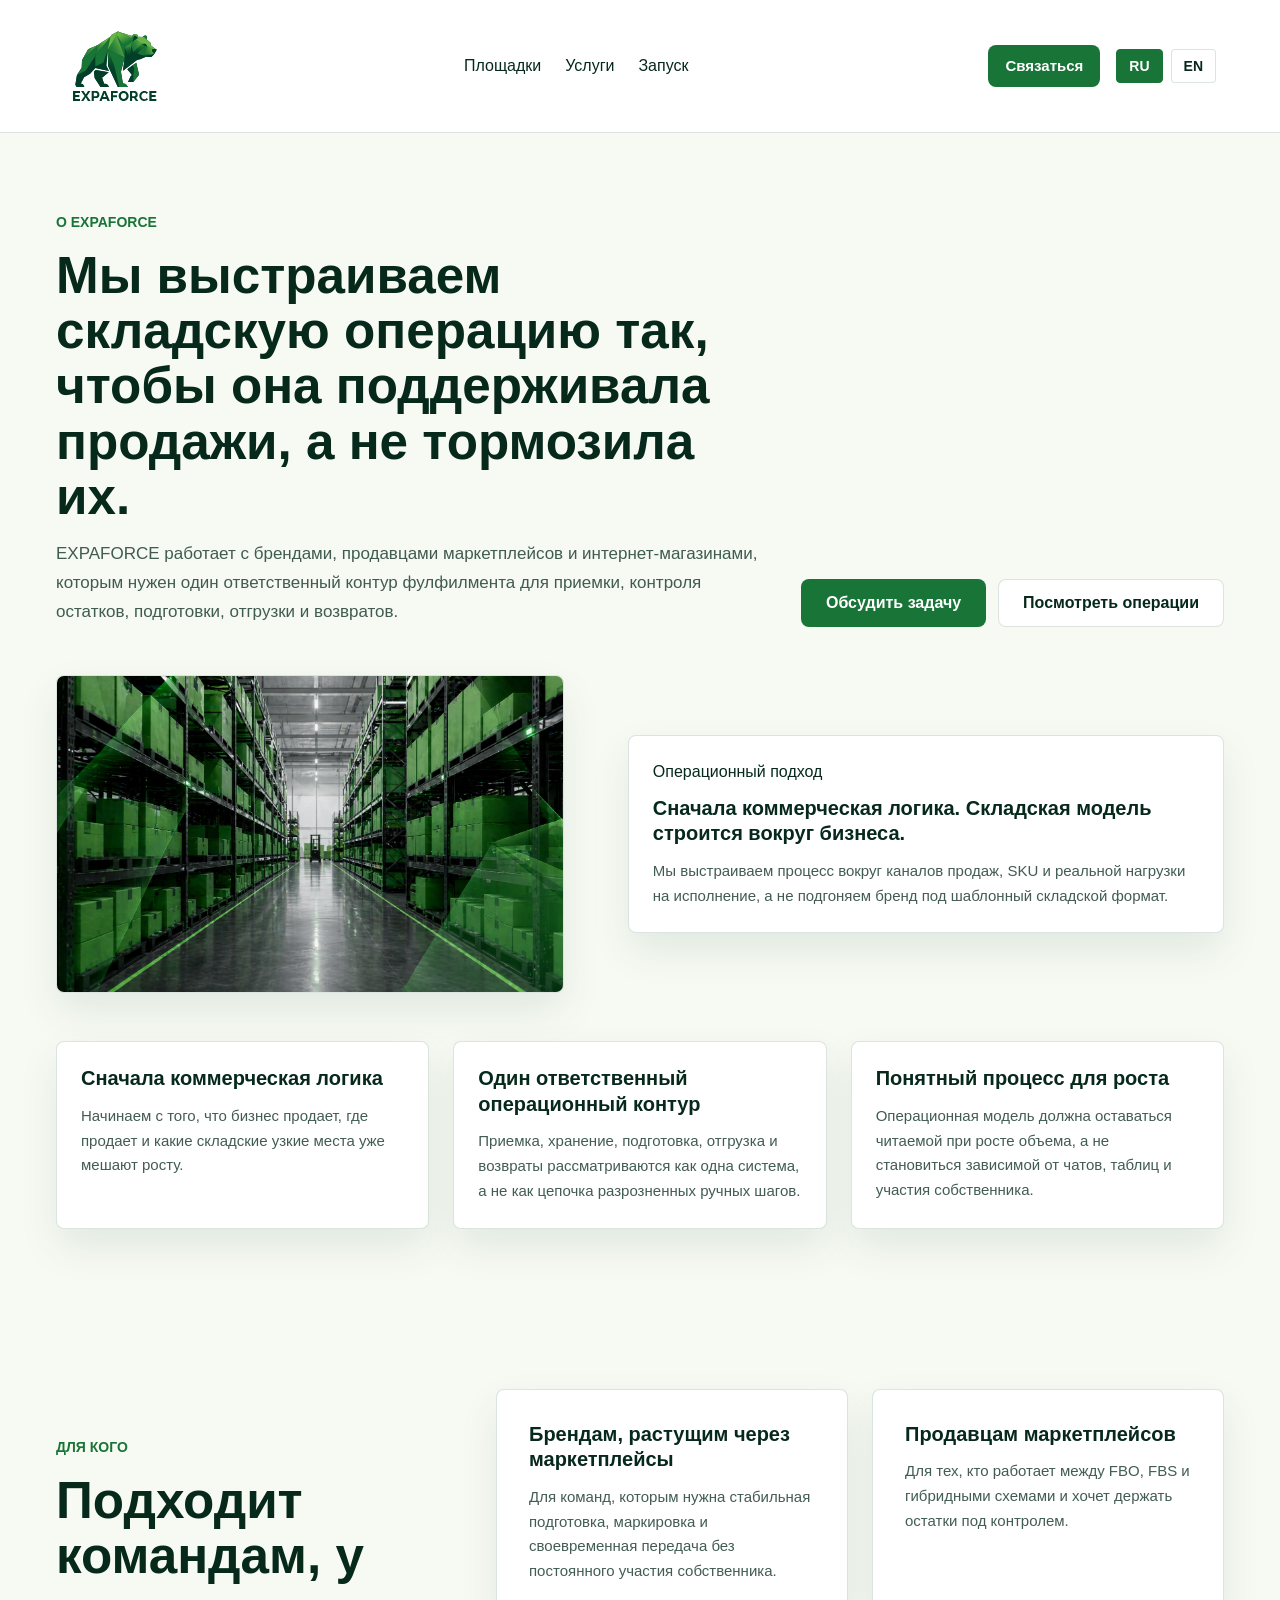
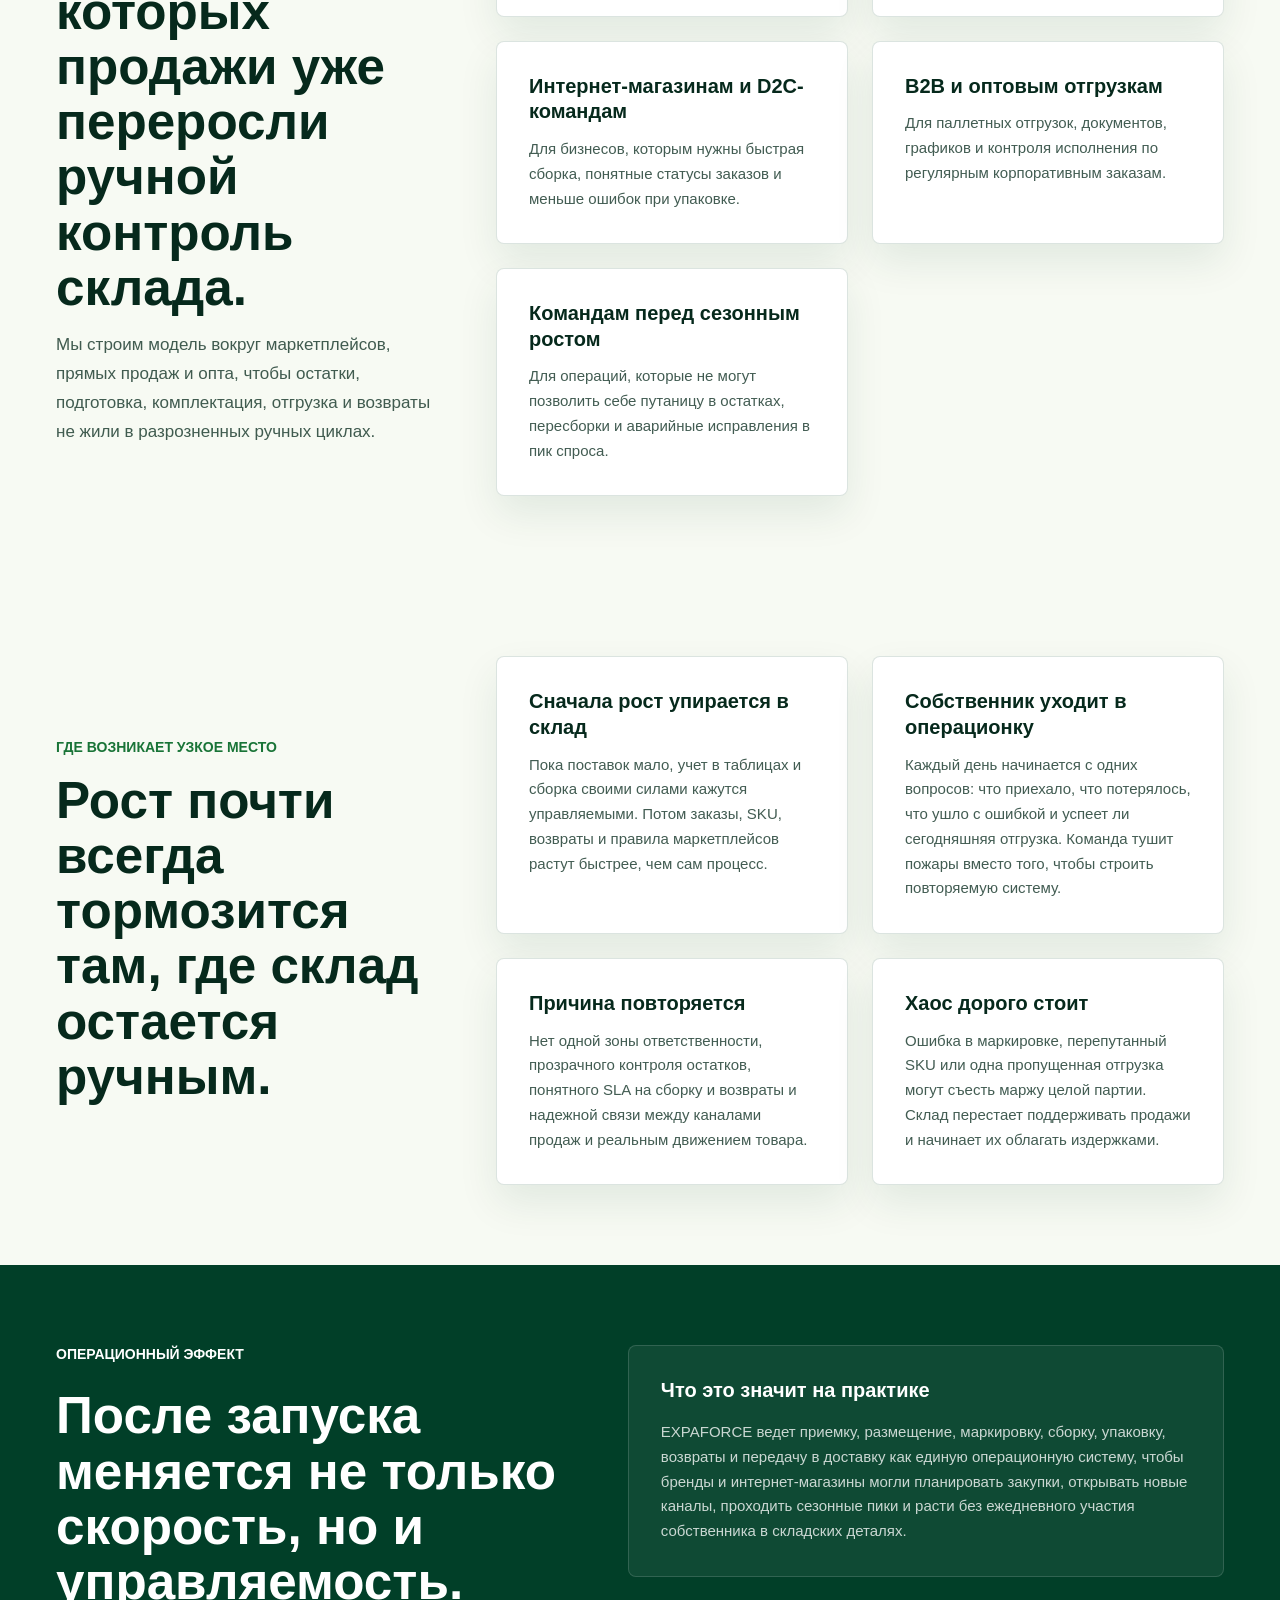
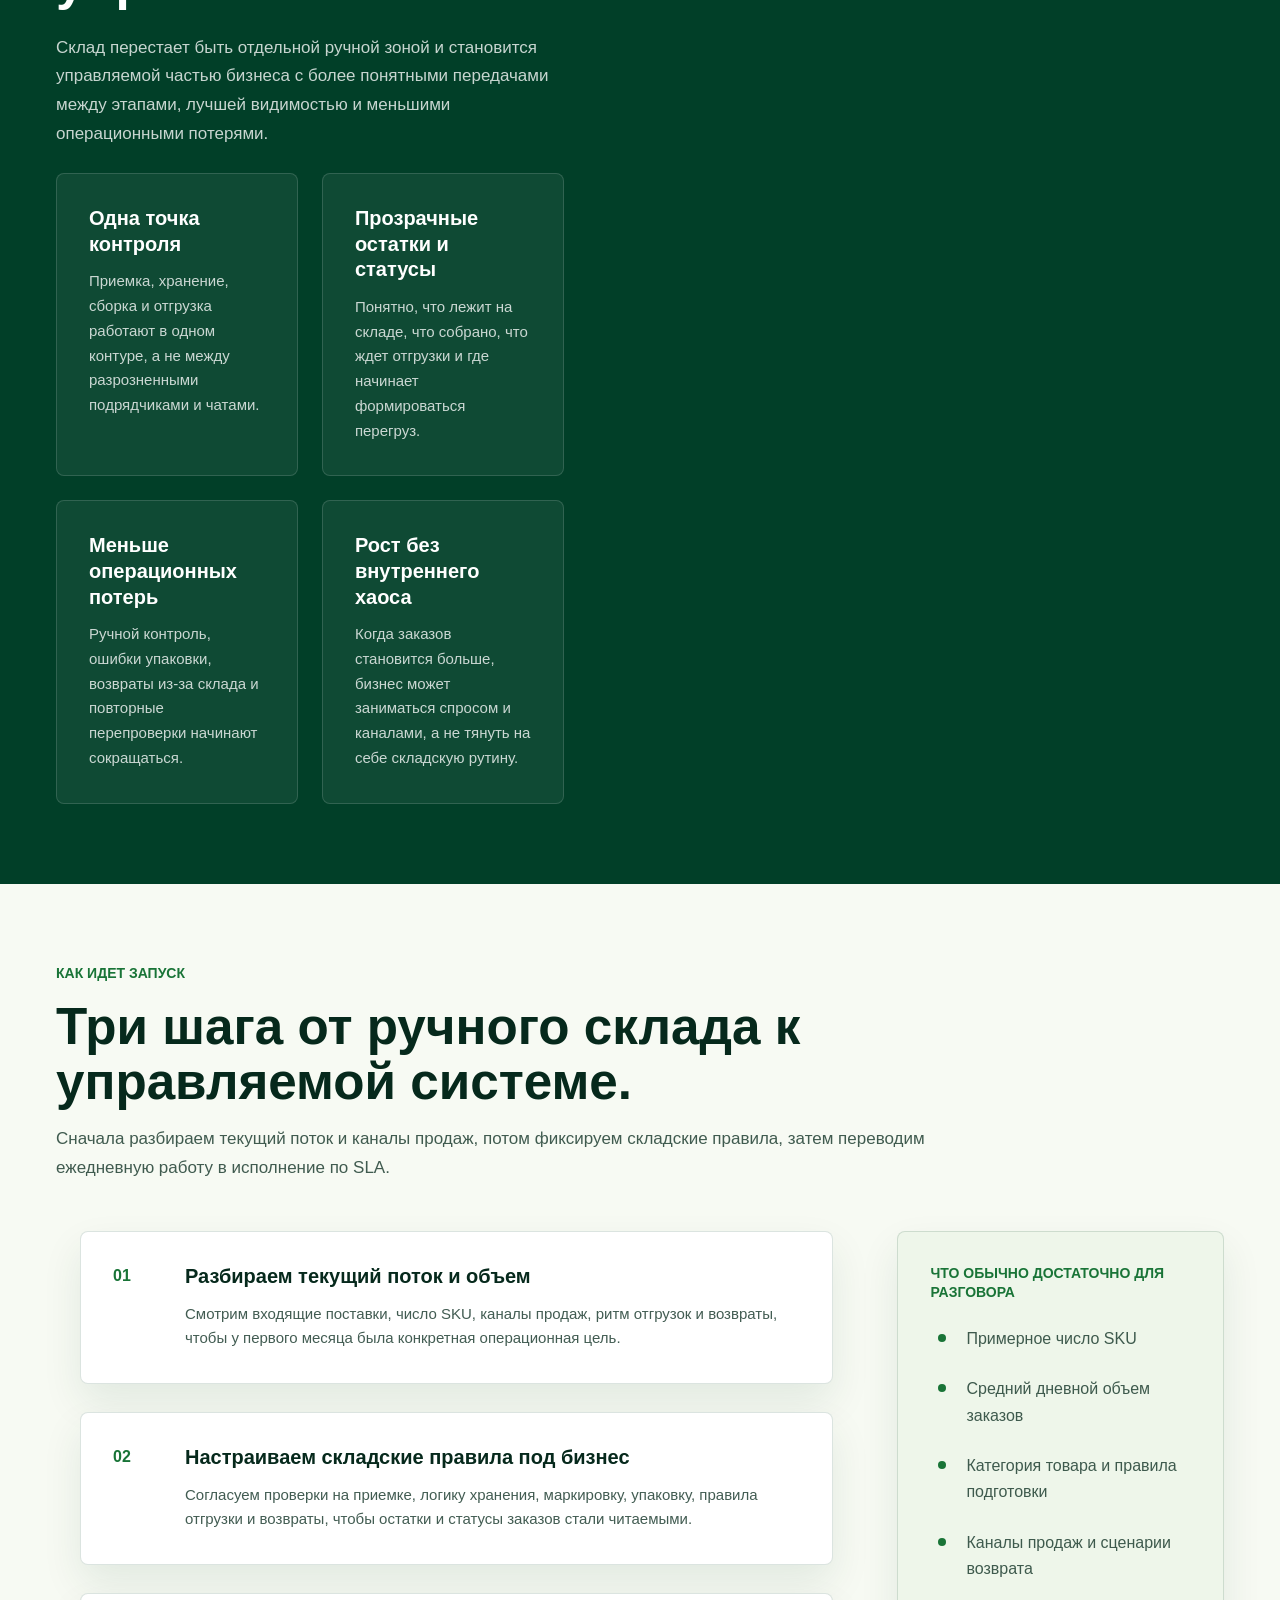
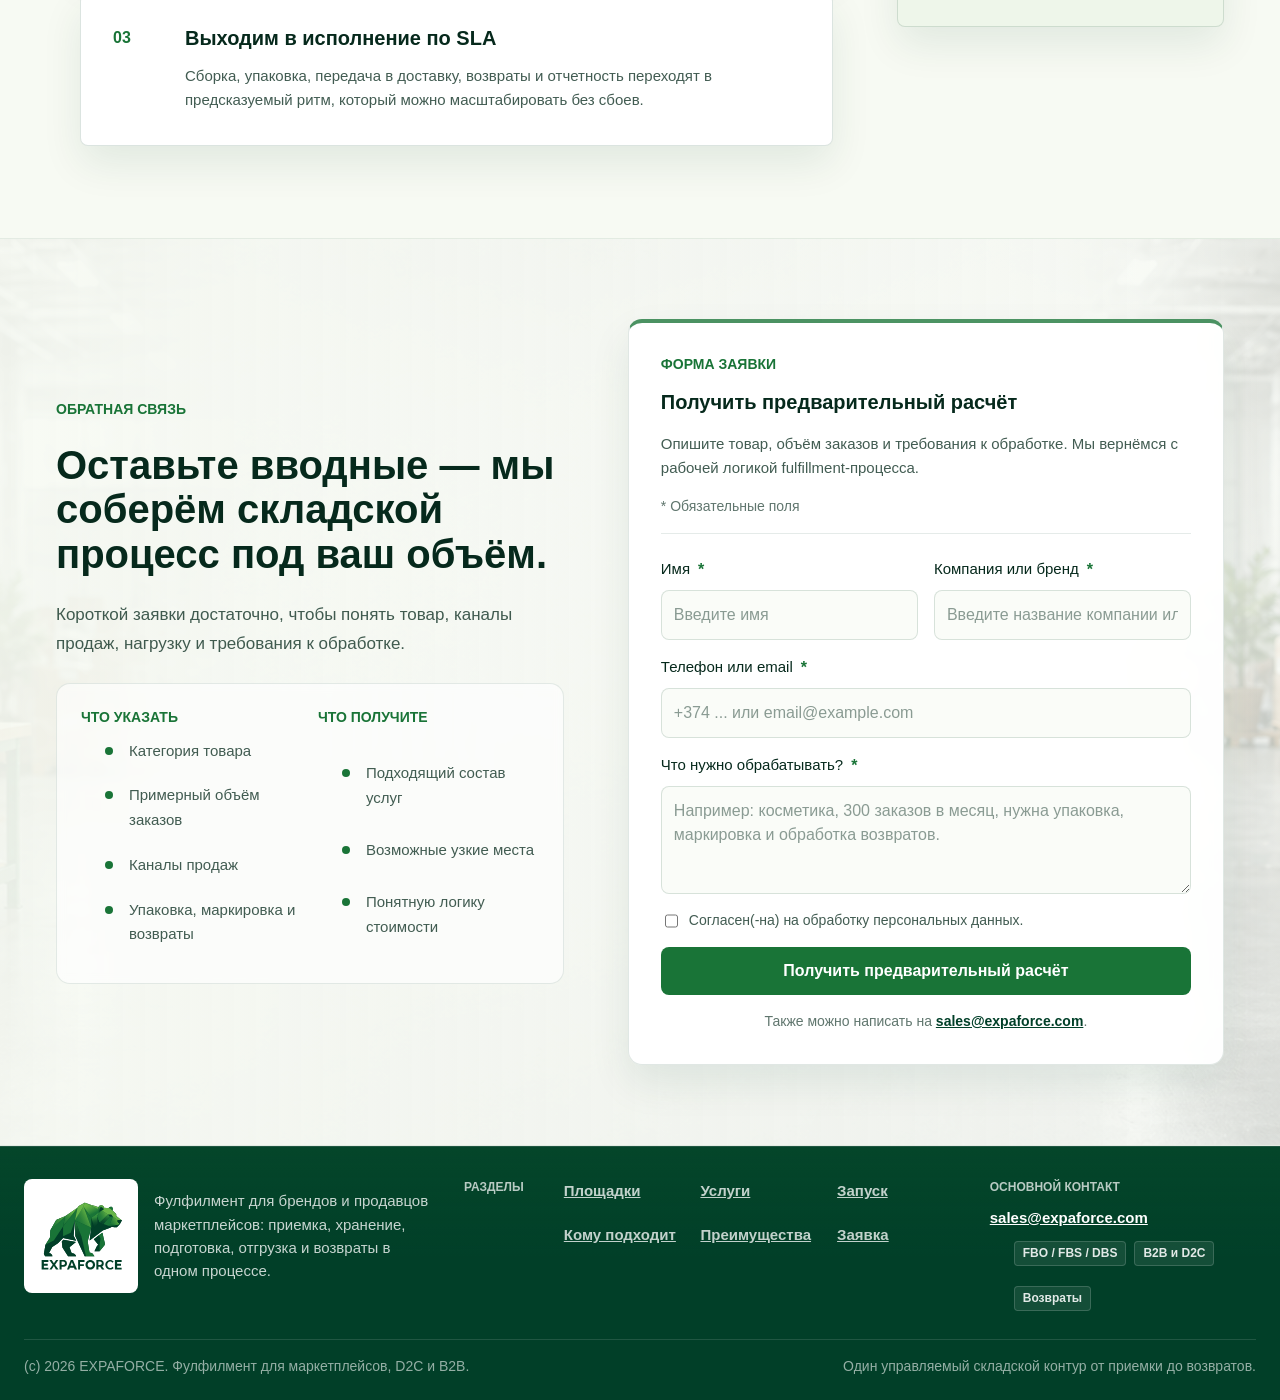
==== commit d38cfdb7: "refactor: update footer and home styles for improved layout and responsiveness - Adjusted footer sty" ====
--- a/pages/about/index.html
+++ b/pages/about/index.html
@@ -46,7 +46,7 @@
                     </div>
                     <div class="about-intro__actions">
                         <a class="button button--primary" href="mailto:sales@expaforce.com?subject=Discuss%20fulfillment%20workflow" data-i18n="[text]hero-primary">Обсудить задачу</a>
-                        <a class="button button--secondary" href="/pages/services/index.html" data-i18n="[text]cta-secondary">Посмотреть операции</a>
+                        <a class="button button--secondary" href="/index.html#services" data-i18n="[text]cta-secondary">Посмотреть операции</a>
                     </div>
                 </div>
 
--- a/src/css/styles.css
+++ b/src/css/styles.css
@@ -445,9 +445,9 @@
 }
 
 .footer {
-  background: linear-gradient(180deg, rgba(25, 116, 55, 0.16) 0%, rgba(1, 63, 40, 0) 42%), #013f28;
-  color: #fff;
-  padding: 80px 0 64px;
+  background: linear-gradient(180deg, rgba(25, 116, 55, 0.12) 0%, rgba(1, 63, 40, 0) 44%), #013f28;
+  color: #fff;
+  padding: var(--space-6) 0 var(--space-5);
   border-top: 1px solid rgba(255, 255, 255, 0.12);
 }
 
@@ -455,110 +455,87 @@
   width: min(100%, 1440px);
   margin: 0 auto;
   padding-inline: 24px;
-  display: flex;
-  flex-direction: column;
-  gap: 64px;
-}
-
-.footer__top {
-  display: flex;
-  align-items: flex-start;
+  display: grid;
+  gap: var(--space-4);
+}
+
+.footer__main {
+  display: grid;
+  grid-template-columns: minmax(280px, 0.95fr) minmax(360px, 1.15fr) minmax(220px, 0.62fr);
+  gap: var(--space-6);
+  align-items: start;
 }
 
 .footer__brand {
-  display: flex;
-  flex-direction: column;
-  align-items: flex-start;
-  gap: 24px;
-  max-width: 760px;
+  display: grid;
+  grid-template-columns: auto minmax(0, 1fr);
+  gap: var(--space-4);
+  align-items: center;
+  min-width: 0;
 }
 
 .footer__logo-link {
   display: inline-flex;
   align-items: center;
-  padding: 12px;
-  border: 1px solid rgba(255, 255, 255, 0.18);
+  justify-self: start;
+  padding: var(--space-2);
+  border: 1px solid rgba(255, 255, 255, 0.16);
   border-radius: 8px;
   background-color: #fff;
-  box-shadow: 0 18px 40px rgba(0, 0, 0, 0.18);
   transition: border-color 0.2s ease, box-shadow 0.2s ease;
 }
 
 .footer__logo-link:hover,
 .footer__logo-link:focus {
   border-color: rgba(255, 255, 255, 0.4);
-  box-shadow: 0 18px 40px rgba(0, 0, 0, 0.24);
+  box-shadow: 0 12px 28px rgba(0, 0, 0, 0.18);
 }
 
 .footer__logo {
-  width: 104px;
+  width: 96px;
   height: auto;
   display: block;
 }
 
 .footer__text {
-  max-width: 560px;
+  max-width: 520px;
   color: rgba(255, 255, 255, 0.78);
-  font-size: 1.125rem;
-  line-height: 1.7;
-}
-
-.footer__badges {
-  display: flex;
-  flex-wrap: wrap;
-  gap: 8px;
-}
-
-.footer__badge {
-  padding: 8px 12px;
-  border: 1px solid rgba(255, 255, 255, 0.16);
-  border-radius: 8px;
-  background-color: rgba(255, 255, 255, 0.08);
-  color: rgba(255, 255, 255, 0.9);
-  font-size: 0.875rem;
-  font-weight: 600;
-  line-height: 1.2;
-}
-
-.footer__nav-title {
-  font-size: 0.875rem;
-  font-weight: 600;
-  line-height: 1.3;
-  text-transform: uppercase;
-}
-
-.footer__middle {
-  padding-block: 32px;
-  border-top: 1px solid rgba(255, 255, 255, 0.14);
-  border-bottom: 1px solid rgba(255, 255, 255, 0.14);
+  font-size: 0.9375rem;
+  line-height: 1.55;
+}
+
+.footer__nav,
+.footer__contact {
+  display: grid;
+  gap: var(--space-3);
+  align-content: start;
 }
 
 .footer__nav {
-  display: grid;
-  grid-template-columns: repeat(3, minmax(0, 1fr));
-  gap: 32px;
-}
-
-.footer__nav-group {
-  display: flex;
-  flex-direction: column;
-  gap: 16px;
+  grid-template-columns: auto minmax(0, 1fr);
+  gap: var(--space-4);
 }
 
 .footer__nav-title {
   color: rgba(255, 255, 255, 0.72);
+  font-size: 0.75rem;
+  font-weight: 600;
+  letter-spacing: 0;
+  line-height: 1.35;
+  text-transform: uppercase;
 }
 
 .footer__list {
-  display: flex;
-  flex-direction: column;
-  gap: 12px;
+  display: grid;
+  grid-template-columns: repeat(3, minmax(0, 1fr));
+  gap: var(--space-2) var(--space-4);
 }
 
 .footer__link,
 .footer__contact-link {
-  color: rgba(255, 255, 255, 0.72);
-  line-height: 1.5;
+  color: rgba(255, 255, 255, 0.76);
+  font-size: 0.9375rem;
+  line-height: 1.45;
   transition: color 0.2s ease, opacity 0.2s ease;
 }
 
@@ -571,53 +548,97 @@
 .footer__link:focus,
 .footer__contact-link:hover,
 .footer__contact-link:focus {
-  color: rgba(255, 255, 255, 0.92);
+  color: rgba(255, 255, 255, 0.94);
+}
+
+.footer__badges {
+  display: flex;
+  flex-wrap: wrap;
+  gap: var(--space-2);
+}
+
+.footer__badge {
+  padding: var(--space-1) var(--space-2);
+  border: 1px solid rgba(255, 255, 255, 0.16);
+  border-radius: 4px;
+  background-color: rgba(255, 255, 255, 0.08);
+  color: rgba(255, 255, 255, 0.88);
+  font-size: 0.75rem;
+  font-weight: 600;
+  line-height: 1.25;
 }
 
 .footer__bottom {
   display: flex;
   justify-content: space-between;
-  align-items: flex-start;
-  gap: 32px;
+  align-items: center;
+  gap: var(--space-4);
+  padding-block-start: var(--space-4);
+  border-top: 1px solid rgba(255, 255, 255, 0.12);
 }
 
 .footer__copy,
 .footer__note {
   margin: 0;
-  color: rgba(255, 255, 255, 0.56);
-  font-size: 0.9375rem;
-  line-height: 1.5;
+  color: rgba(255, 255, 255, 0.58);
+  font-size: 0.875rem;
+  line-height: 1.45;
 }
 
 .footer__note {
-  max-width: 420px;
   text-align: right;
 }
 
 @media (max-width: 1024px) {
-  .footer__top {
-    gap: 32px;
+  .footer__main {
+    grid-template-columns: minmax(0, 1fr);
+    gap: var(--space-5);
+  }
+  .footer__brand {
+    max-width: 720px;
+  }
+  .footer__nav {
+    grid-template-columns: 1fr;
+    gap: var(--space-3);
   }
 }
 @media (max-width: 768px) {
   .footer {
-    padding: 64px 0;
-  }
-  .footer__inner,
-  .footer__top,
-  .footer__nav,
+    padding: var(--space-4) 0;
+  }
+  .footer__inner {
+    gap: var(--space-3);
+  }
+  .footer__main {
+    gap: var(--space-4);
+  }
+  .footer__brand {
+    grid-template-columns: auto minmax(0, 1fr);
+    gap: var(--space-3);
+  }
+  .footer__logo {
+    width: 84px;
+  }
+  .footer__text {
+    font-size: 0.875rem;
+    line-height: 1.45;
+  }
+  .footer__list {
+    grid-template-columns: repeat(2, minmax(0, 1fr));
+  }
   .footer__bottom {
-    gap: 24px;
-  }
-  .footer__nav {
-    grid-template-columns: 1fr;
-  }
-  .footer__bottom {
+    align-items: flex-start;
     flex-direction: column;
+    gap: var(--space-2);
+    padding-block-start: var(--space-3);
   }
   .footer__note {
-    max-width: none;
     text-align: left;
+  }
+}
+@media (max-width: 375px) {
+  .footer__badges {
+    gap: var(--space-1);
   }
 }
 .header {
@@ -893,6 +914,7 @@
   gap: var(--space-5);
   align-self: center;
   max-width: none;
+  min-width: 0;
 }
 
 .home-hero .section-heading__eyebrow {
@@ -929,6 +951,7 @@
   gap: var(--space-4);
   align-self: stretch;
   height: 100%;
+  min-width: 0;
 }
 
 .home-hero__stat,
@@ -1105,6 +1128,7 @@
 .section-heading,
 .section-heading__title,
 .section-heading__text,
+.home-hero__title,
 .home-offer__content,
 .home-offer__aside-title,
 .home-offer__aside-list,
@@ -2094,6 +2118,10 @@
     padding-block-end: var(--space-7);
     background: linear-gradient(180deg, rgba(1, 63, 40, 0.9), rgba(1, 63, 40, 0.72)), url("../graphics/png/image9-hero-illustration.png") center/cover no-repeat;
   }
+  .home-hero__title {
+    font-size: 2.75rem;
+    line-height: 1.08;
+  }
   .home-hero__stats,
   .home-marketplaces__list,
   .home-marketplaces__note,
@@ -2168,6 +2196,25 @@
   }
   .container {
     padding-inline: var(--space-4);
+  }
+  .header__inner {
+    gap: var(--space-3);
+  }
+  .header__logo {
+    width: 108px;
+  }
+  .header__controls {
+    flex-direction: row;
+    align-items: center;
+    gap: var(--space-3);
+  }
+  .header__cta {
+    width: auto;
+    flex: 1 1 auto;
+  }
+  .header__lang {
+    flex-shrink: 0;
+    justify-content: flex-end;
   }
   .home-hero__stat,
   .home-marketplaces__note,
@@ -2211,4 +2258,9 @@
   .home-cta__title {
     font-size: 2rem;
   }
-}/*# sourceMappingURL=styles.css.map */
+  .home-hero__title {
+    font-size: 2.25rem;
+  }
+}
+
+/*# sourceMappingURL=styles.css.map */
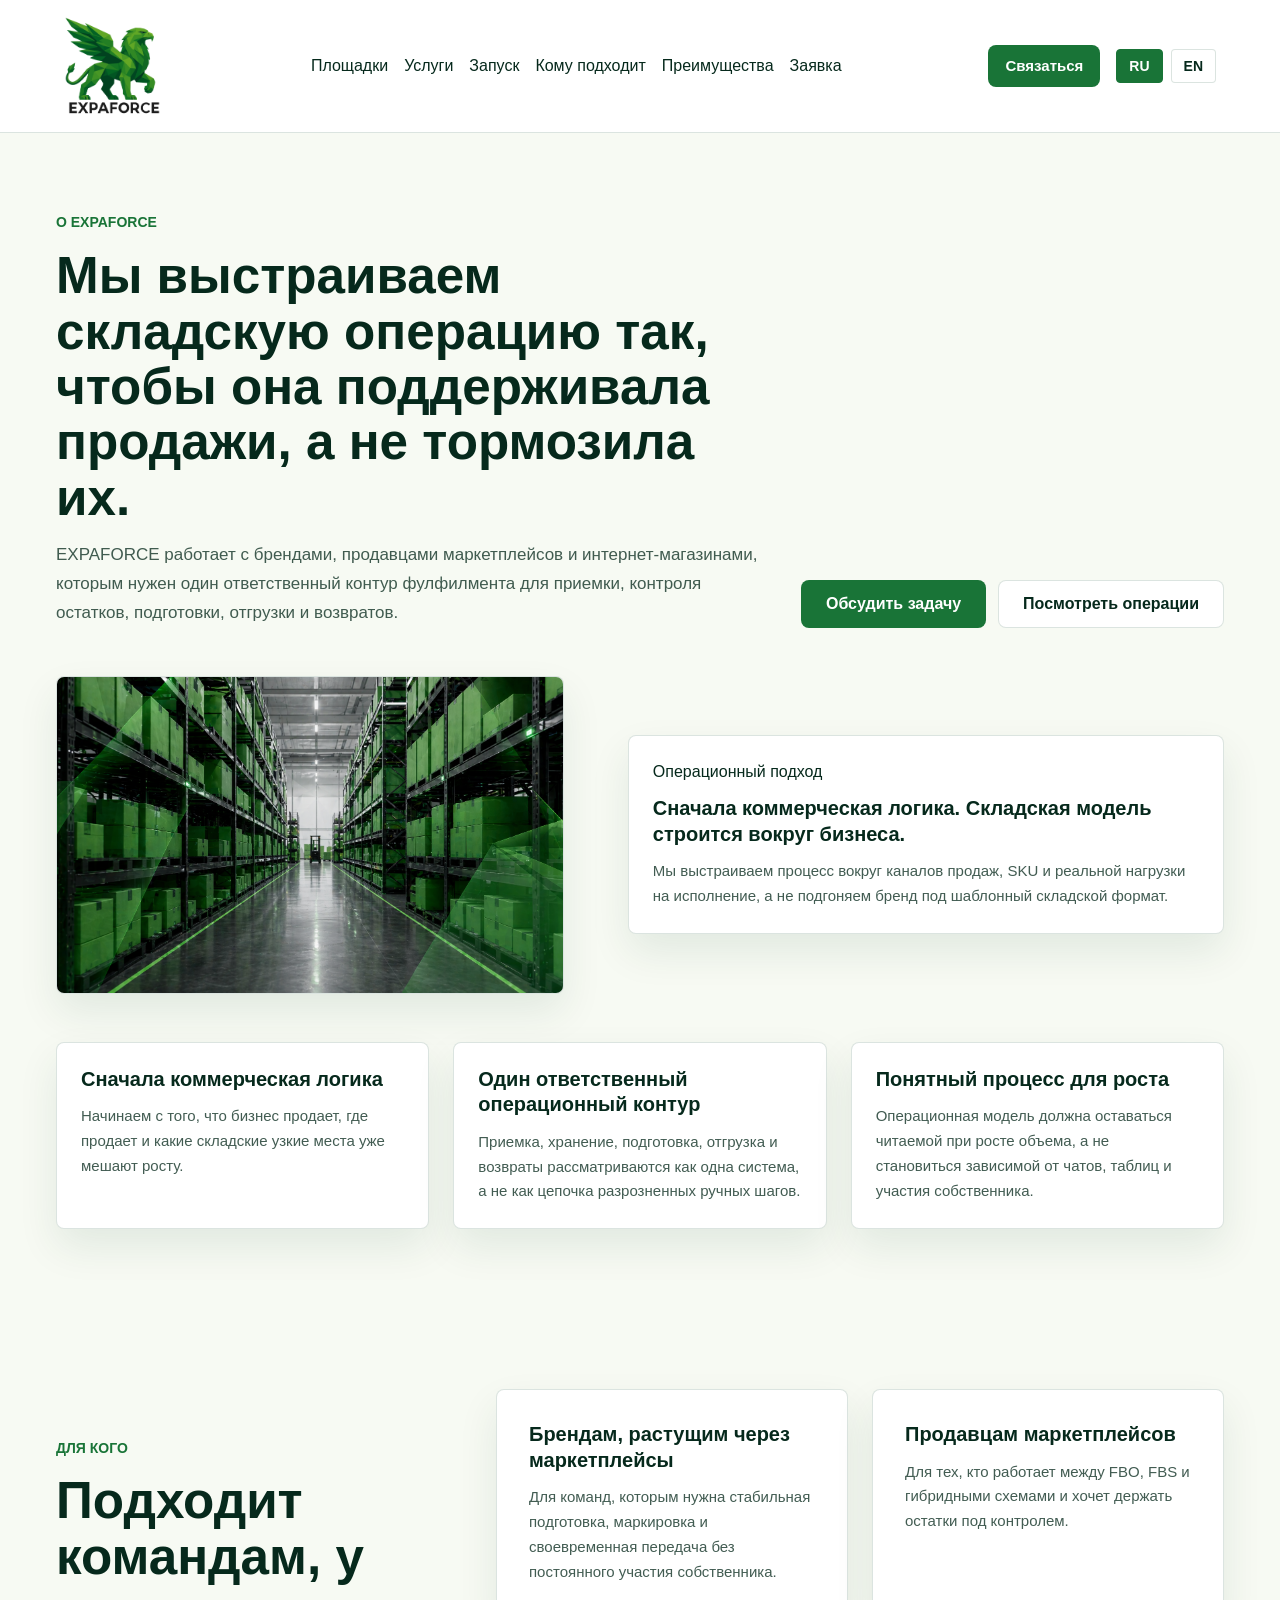
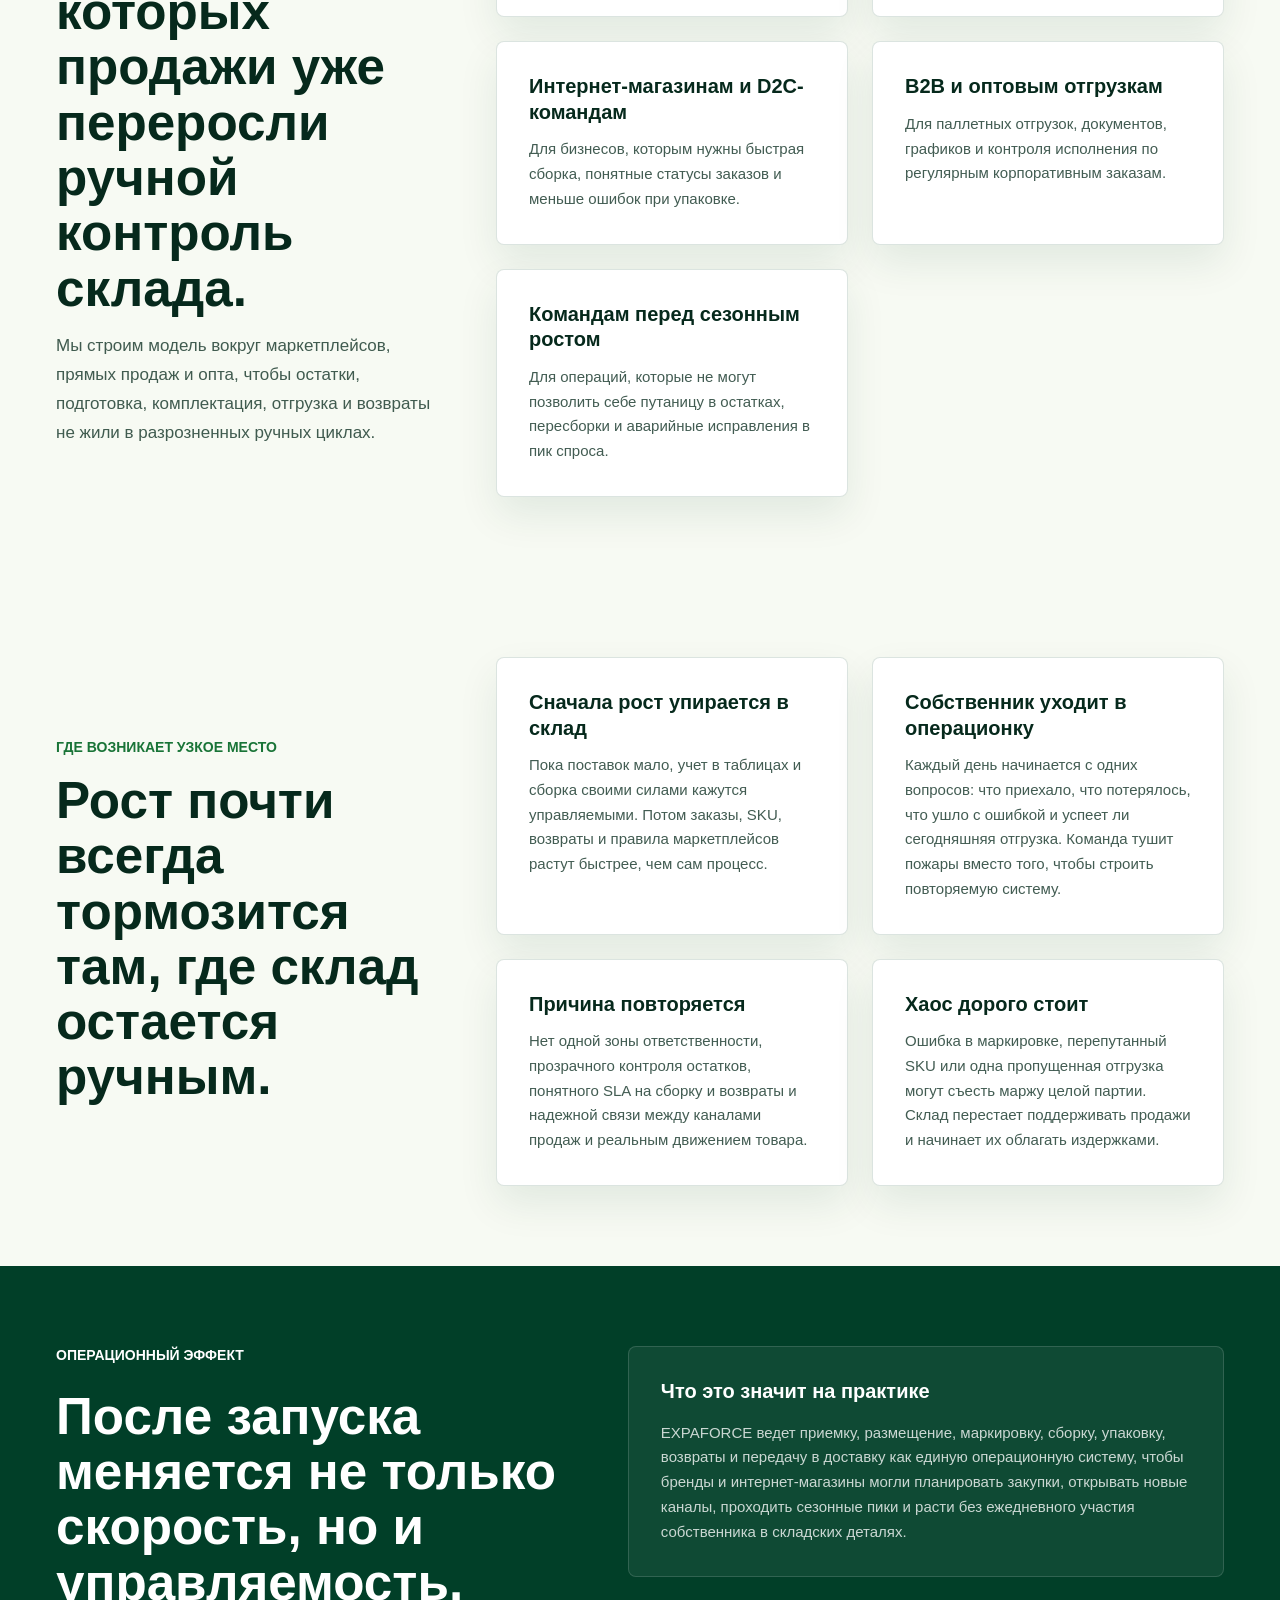
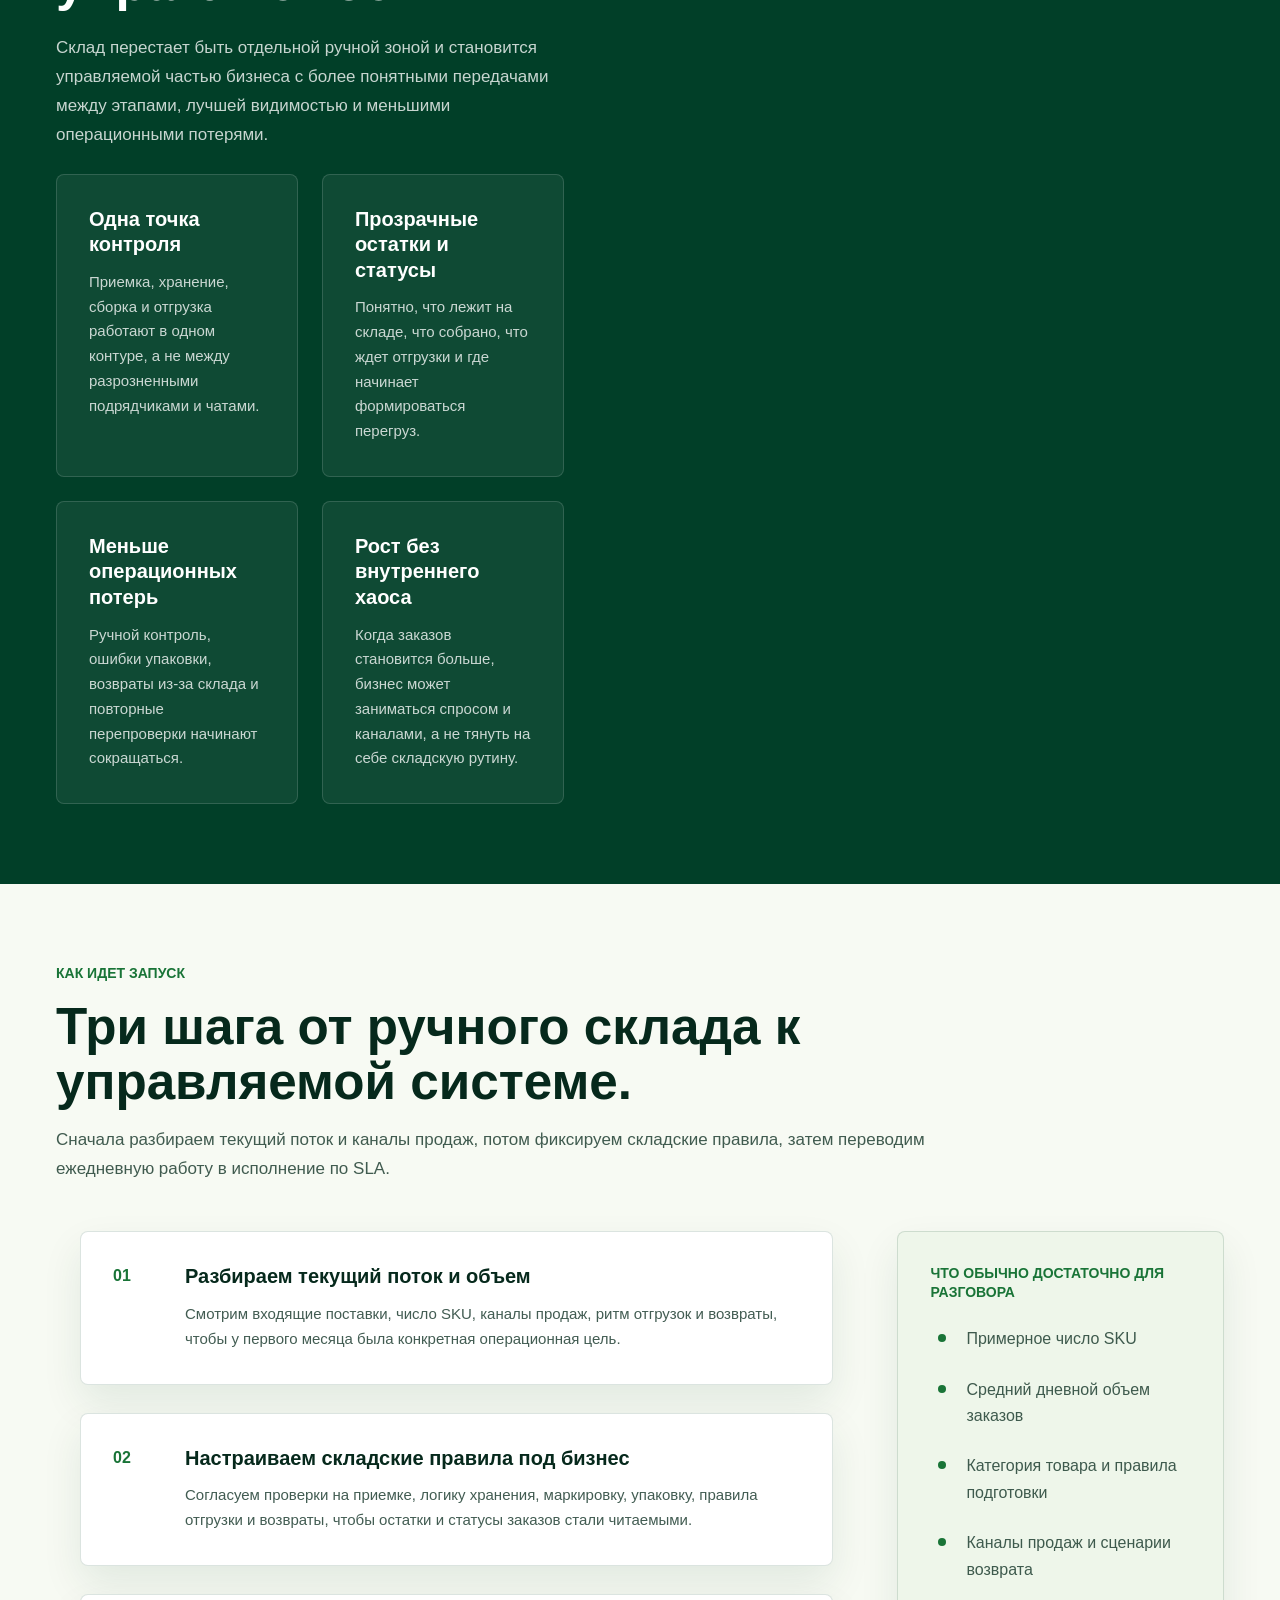
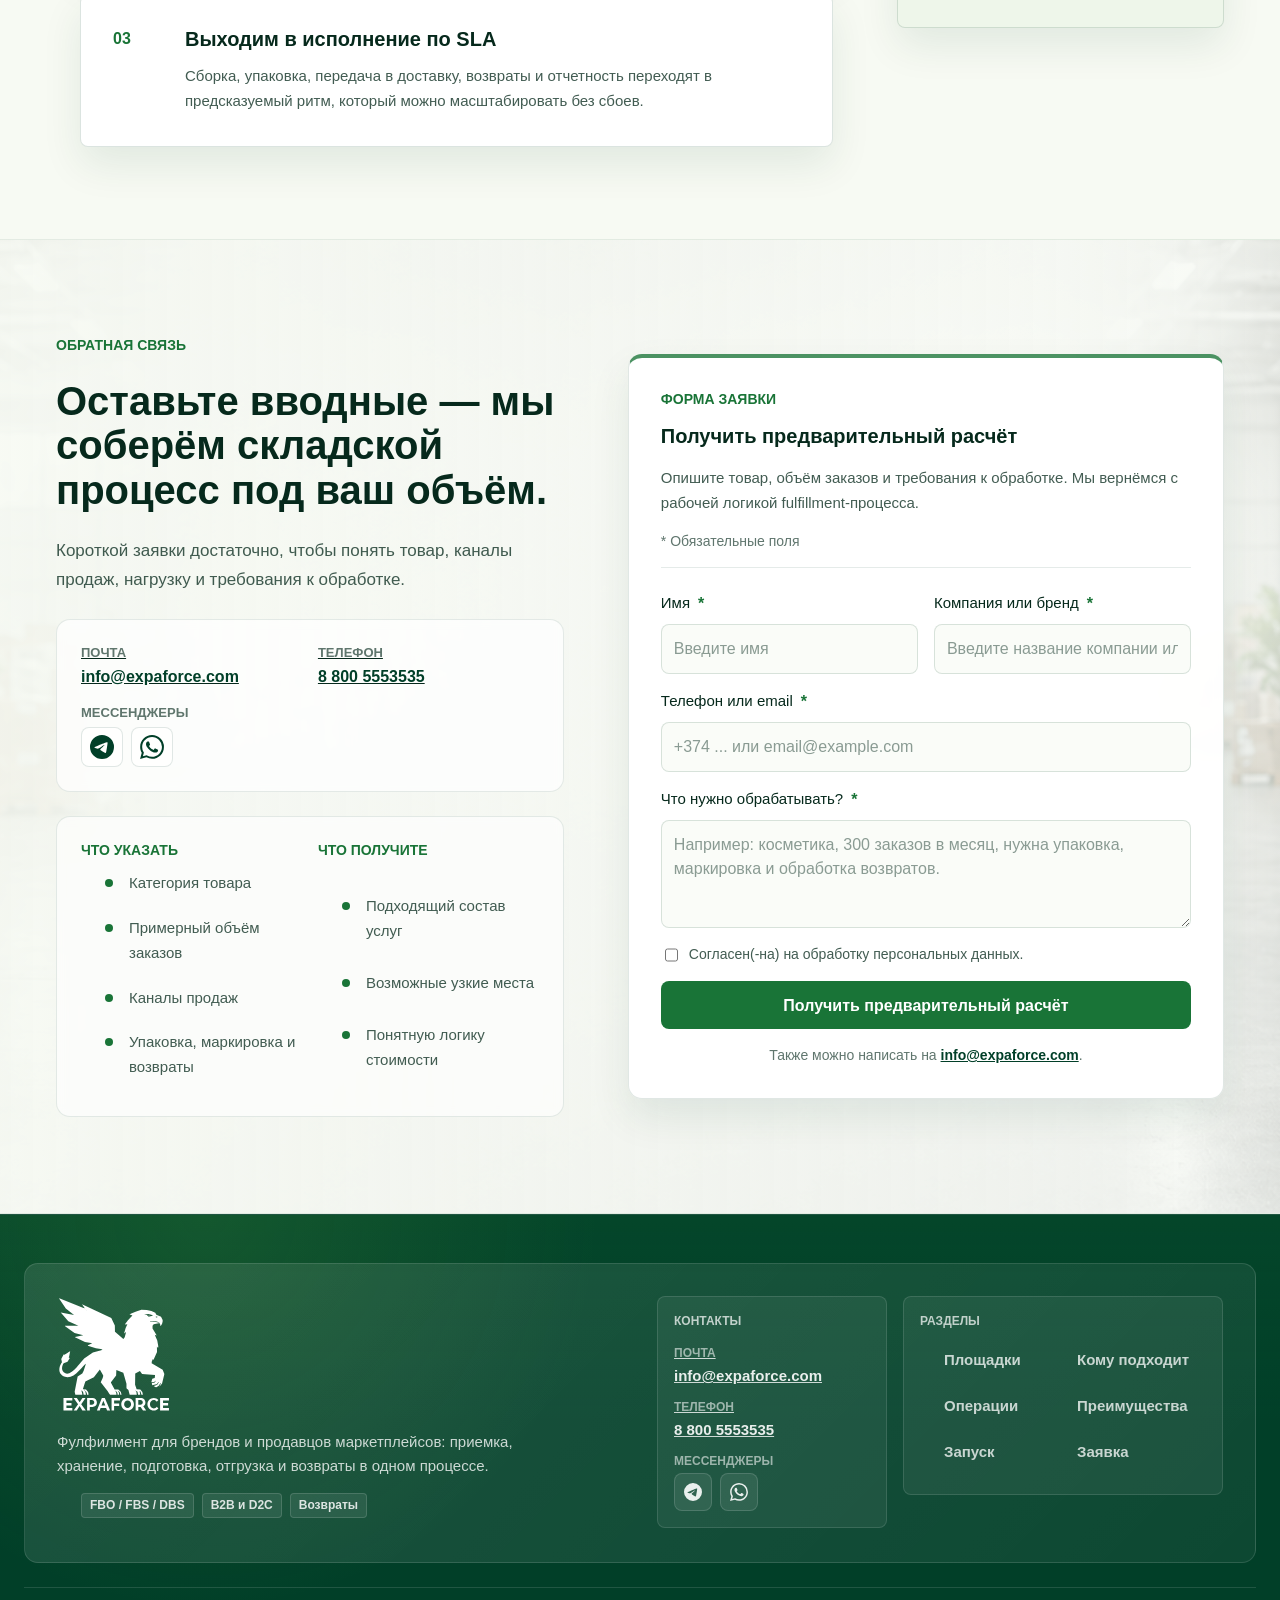
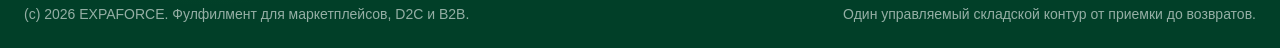
==== commit 7bf2f206: "Add backer component styles and update footer and home styles - Introduced a new SCSS file for the b" ====
--- a/pages/about/index.html
+++ b/pages/about/index.html
@@ -20,15 +20,15 @@
     <meta name="twitter:description" content="Узнайте, как EXPAFORCE выстраивает фулфилмент для брендов, продавцов маркетплейсов и B2B-команд в одном управляемом контуре от приемки до возвратов." data-i18n="[content]about-meta-description">
     <meta name="twitter:image" content="https://expaforce.com/src/graphics/png/image7-warehouse-plan.png">
 
-    <link rel="stylesheet" href="/src/css/styles.css">
-
-    <link rel="icon" type="image/x-icon" href="/src/graphics/favicon.ico">
-    <link rel="icon" type="image/png" sizes="16x16" href="/src/graphics/png/favicon-16x16.png">
-    <link rel="icon" type="image/png" sizes="32x32" href="/src/graphics/png/favicon-32x32.png">
-    <link rel="icon" type="image/png" sizes="192x192" href="/src/graphics/png/android-chrome-192x192.png">
-    <link rel="icon" type="image/png" sizes="512x512" href="/src/graphics/png/android-chrome-512x512.png">
-    <link rel="apple-touch-icon" sizes="180x180" href="/src/graphics/png/apple-touch-icon.png">
-    <link rel="manifest" href="/src/graphics/site.webmanifest">
+    <link rel="stylesheet" href="../../src/css/styles.css">
+
+    <link rel="icon" type="image/x-icon" href="../../src/graphics/favicon.ico?v=20260512">
+    <link rel="icon" type="image/png" sizes="16x16" href="../../src/graphics/png/favicon-16x16.png?v=20260512">
+    <link rel="icon" type="image/png" sizes="32x32" href="../../src/graphics/png/favicon-32x32.png?v=20260512">
+    <link rel="icon" type="image/png" sizes="192x192" href="../../src/graphics/png/android-chrome-192x192.png?v=20260512">
+    <link rel="icon" type="image/png" sizes="512x512" href="../../src/graphics/png/android-chrome-512x512.png?v=20260512">
+    <link rel="apple-touch-icon" sizes="180x180" href="../../src/graphics/png/apple-touch-icon.png?v=20260512">
+    <link rel="manifest" href="../../src/graphics/site.webmanifest?v=20260512">
 </head>
 
 <body class="page page--about">
@@ -46,13 +46,13 @@
                     </div>
                     <div class="about-intro__actions">
                         <a class="button button--primary" href="mailto:sales@expaforce.com?subject=Discuss%20fulfillment%20workflow" data-i18n="[text]hero-primary">Обсудить задачу</a>
-                        <a class="button button--secondary" href="/index.html#services" data-i18n="[text]cta-secondary">Посмотреть операции</a>
+                        <a class="button button--secondary" href="../../index.html#services" data-i18n="[text]cta-secondary">Посмотреть операции</a>
                     </div>
                 </div>
 
                 <div class="about-intro__layout">
                     <figure class="about-intro__media">
-                        <img class="about-intro__image" src="/src/graphics/png/image7-warehouse-plan.png" alt="Проход между складскими стеллажами EXPAFORCE с коробами и техникой" data-i18n="[alt]about-intro-image-alt" loading="lazy">
+                        <img class="about-intro__image" src="../../src/graphics/png/image7-warehouse-plan.png" alt="Проход между складскими стеллажами EXPAFORCE с коробами и техникой" data-i18n="[alt]about-intro-image-alt" loading="lazy">
                     </figure>
 
                     <aside class="card about-intro__aside">
@@ -240,6 +240,31 @@
                     <p class="cta__eyebrow" data-i18n="[text]cta-label">Обратная связь</p>
                     <h2 class="cta__title" id="cta-title" data-i18n="[text]cta-title">Оставьте вводные — мы соберём складской процесс под ваш объём.</h2>
                     <p class="cta__text" data-i18n="[text]cta-text">Короткой заявки достаточно, чтобы понять товар, каналы продаж, нагрузку и требования к обработке.</p>
+                    <div class="cta__contact cta-contact" aria-label="Прямые контакты для связи" data-i18n="[aria-label]cta-contact-aria">
+                        <a class="cta-contact__item" href="mailto:info@expaforce.com">
+                            <span class="cta-contact__label" data-i18n="[text]cta-contact-email-label">Почта</span>
+                            <span class="cta-contact__value">info@expaforce.com</span>
+                        </a>
+                        <a class="cta-contact__item" href="tel:88005553535">
+                            <span class="cta-contact__label" data-i18n="[text]cta-contact-phone-label">Телефон</span>
+                            <span class="cta-contact__value">8 800 5553535</span>
+                        </a>
+                        <div class="cta-contact__item cta-contact__item--messengers">
+                            <span class="cta-contact__label" data-i18n="[text]cta-contact-messengers-label">Мессенджеры</span>
+                            <span class="cta-contact__messengers">
+                                <a class="cta-contact__messenger" href="#" aria-label="Написать в Telegram" data-i18n="[aria-label]cta-contact-telegram-aria">
+                                    <svg class="cta-contact__icon" viewBox="0 0 24 24" aria-hidden="true" focusable="false">
+                                        <path d="M11.944 0A12 12 0 0 0 0 12a12 12 0 0 0 12 12 12 12 0 0 0 12-12A12 12 0 0 0 12 0h-.056Zm4.962 7.224c.1-.002.321.023.465.14.121.098.156.23.171.325.016.093.036.306.02.472-.18 1.898-.962 6.502-1.36 8.627-.168.9-.499 1.201-.82 1.23-.696.065-1.225-.46-1.9-.902-1.056-.693-1.653-1.124-2.678-1.8-1.185-.78-.417-1.21.258-1.91.177-.184 3.247-2.977 3.307-3.23.007-.032.014-.15-.056-.212-.07-.062-.174-.041-.249-.024-.106.024-1.793 1.14-5.061 3.345-.48.33-.913.49-1.302.48-.428-.008-1.252-.241-1.865-.44-.752-.245-1.349-.374-1.297-.789.027-.216.325-.437.893-.663 3.498-1.524 5.831-2.529 6.998-3.014 3.332-1.386 4.025-1.627 4.476-1.635Z"/>
+                                    </svg>
+                                </a>
+                                <a class="cta-contact__messenger" href="#" aria-label="Написать в WhatsApp" data-i18n="[aria-label]cta-contact-whatsapp-aria">
+                                    <svg class="cta-contact__icon" viewBox="0 0 24 24" aria-hidden="true" focusable="false">
+                                        <path d="M17.472 14.382c-.297-.149-1.758-.867-2.03-.967-.273-.099-.471-.148-.67.15-.197.297-.767.966-.94 1.164-.173.199-.347.223-.644.075-.297-.15-1.255-.463-2.39-1.475-.883-.788-1.48-1.761-1.653-2.059-.173-.297-.018-.458.13-.606.134-.133.298-.347.446-.52.149-.174.198-.298.298-.497.099-.198.05-.371-.025-.52-.075-.149-.669-1.612-.916-2.207-.242-.579-.487-.5-.669-.51-.173-.008-.371-.01-.57-.01-.198 0-.52.074-.792.372-.272.297-1.04 1.016-1.04 2.479 0 1.462 1.065 2.875 1.213 3.074.149.198 2.096 3.2 5.077 4.487.709.306 1.262.489 1.694.625.712.227 1.36.195 1.872.118.571-.085 1.758-.719 2.006-1.413.248-.694.248-1.289.173-1.413-.074-.124-.272-.198-.57-.347m-5.421 7.403h-.004a9.87 9.87 0 0 1-5.031-1.378l-.361-.214-3.741.982.998-3.648-.235-.374a9.86 9.86 0 0 1-1.51-5.26c.001-5.45 4.436-9.884 9.888-9.884 2.64 0 5.122 1.03 6.988 2.898a9.825 9.825 0 0 1 2.893 6.994c-.003 5.45-4.437 9.884-9.885 9.884M20.464 3.488A11.815 11.815 0 0 0 12.05 0C5.495 0 .16 5.335.157 11.892c0 2.096.547 4.142 1.588 5.945L.057 24l6.305-1.654a11.882 11.882 0 0 0 5.683 1.448h.005c6.554 0 11.89-5.335 11.893-11.893a11.821 11.821 0 0 0-3.48-8.413Z"/>
+                                    </svg>
+                                </a>
+                            </span>
+                        </div>
+                    </div>
                     <div class="cta__support cta-support" aria-label="Что помогает подготовить предварительный расчёт" data-i18n="[aria-label]cta-support-aria">
                         <div class="cta-support__group">
                             <p class="cta-support__label" data-i18n="[text]cta-support-include-label">Что указать</p>
@@ -271,7 +296,7 @@
 
                     <form
                         class="form-group cta-form"
-                        action="mailto:sales@expaforce.com?subject=Fulfillment%20brief%20request"
+                        action="mailto:info@expaforce.com?subject=Fulfillment%20brief%20request"
                         method="post"
                         enctype="text/plain"
                         accept-charset="UTF-8"
@@ -315,7 +340,7 @@
 
                         <div class="form-actions cta-form__actions">
                             <button class="button button--primary button--full" type="submit" data-i18n="[text]cta-primary">Получить предварительный расчёт</button>
-                            <p class="card__text cta-form__note" data-i18n="[html]cta-form-note">Также можно написать на <a href="mailto:sales@expaforce.com">sales@expaforce.com</a>.</p>
+                            <p class="card__text cta-form__note" data-i18n="[html]cta-form-note">Также можно написать на <a href="mailto:info@expaforce.com">info@expaforce.com</a>.</p>
                         </div>
                     </form>
                 </aside>
@@ -326,7 +351,8 @@
 
     <footer id="footer"></footer>
 
-    <script src="/scripts/partials.js"></script>
-    <script src="/scripts/translation.js"></script>
+    <script src="../../scripts/partials.js"></script>
+    <script src="../../scripts/translation.js"></script>
+    <script src="../../scripts/script.js"></script>
 </body>
 </html>
--- a/src/css/styles.css
+++ b/src/css/styles.css
@@ -103,6 +103,69 @@
   width: 100%;
 }
 
+.backer {
+  position: fixed;
+  right: var(--space-5);
+  bottom: var(--space-5);
+  z-index: 200;
+  display: inline-flex;
+  align-items: center;
+  justify-content: center;
+  width: 52px;
+  height: 52px;
+  padding: 0;
+  border: 1px solid rgba(1, 63, 40, 0.18);
+  border-radius: 8px;
+  background-color: rgba(255, 255, 255, 0.94);
+  color: #013f28;
+  box-shadow: 0 14px 32px rgba(1, 63, 40, 0.16);
+  cursor: pointer;
+  opacity: 0;
+  pointer-events: none;
+  transform: translateY(var(--space-2));
+  transition: opacity 0.2s ease, transform 0.2s ease, border-color 0.2s ease, background-color 0.2s ease, color 0.2s ease, box-shadow 0.2s ease;
+}
+
+.backer.is-visible {
+  opacity: 1;
+  pointer-events: auto;
+  transform: translateY(0);
+}
+
+.backer:hover,
+.backer:focus {
+  border-color: rgba(25, 116, 55, 0.46);
+  background-color: #fff;
+  color: #197437;
+  box-shadow: 0 18px 40px rgba(1, 63, 40, 0.09);
+}
+
+.backer:focus-visible {
+  outline: 2px solid rgba(25, 116, 55, 0.42);
+  outline-offset: var(--space-1);
+}
+
+.backer__icon {
+  width: 22px;
+  height: 22px;
+  display: block;
+  fill: currentColor;
+}
+
+@media (max-width: 768px) {
+  .backer {
+    right: var(--space-4);
+    bottom: var(--space-4);
+    width: 48px;
+    height: 48px;
+  }
+}
+@media (prefers-reduced-motion: reduce) {
+  .backer {
+    transition: none;
+    transform: none;
+  }
+}
 .card, .proof-card,
 .operation-card,
 .audience-card,
@@ -196,6 +259,11 @@
   padding-inline-start: 8px;
 }
 
+@media (max-width: 768px) {
+  .card__list {
+    padding-inline-start: 0;
+  }
+}
 .card__list li {
   display: grid;
   grid-template-columns: var(--space-4) minmax(0, 1fr);
@@ -345,6 +413,12 @@
   padding-inline-start: 1.5rem;
 }
 
+@media (max-width: 768px) {
+  ul,
+  ol {
+    padding-inline-start: 0;
+  }
+}
 li {
   margin-bottom: 0.75rem;
 }
@@ -445,9 +519,9 @@
 }
 
 .footer {
-  background: linear-gradient(180deg, rgba(25, 116, 55, 0.12) 0%, rgba(1, 63, 40, 0) 44%), #013f28;
-  color: #fff;
-  padding: var(--space-6) 0 var(--space-5);
+  background: radial-gradient(circle at 16% 0%, rgba(104, 182, 72, 0.16), rgba(104, 182, 72, 0) 34%), linear-gradient(180deg, rgba(25, 116, 55, 0.12) 0%, rgba(1, 63, 40, 0) 48%), #013f28;
+  color: #fff;
+  padding: var(--space-7) 0 var(--space-5);
   border-top: 1px solid rgba(255, 255, 255, 0.12);
 }
 
@@ -456,21 +530,26 @@
   margin: 0 auto;
   padding-inline: 24px;
   display: grid;
+  gap: var(--space-5);
+}
+
+.footer__main {
+  display: grid;
+  grid-template-columns: minmax(0, 1fr) minmax(230px, 0.34fr) minmax(320px, 0.44fr);
   gap: var(--space-4);
-}
-
-.footer__main {
-  display: grid;
-  grid-template-columns: minmax(280px, 0.95fr) minmax(360px, 1.15fr) minmax(220px, 0.62fr);
-  gap: var(--space-6);
   align-items: start;
+  padding: var(--space-6);
+  border: 1px solid rgba(255, 255, 255, 0.12);
+  border-radius: 14px;
+  background: linear-gradient(135deg, rgba(255, 255, 255, 0.08), rgba(255, 255, 255, 0.02)), rgba(255, 255, 255, 0.03);
 }
 
 .footer__brand {
   display: grid;
-  grid-template-columns: auto minmax(0, 1fr);
   gap: var(--space-4);
-  align-items: center;
+  align-content: start;
+  justify-items: start;
+  max-width: 640px;
   min-width: 0;
 }
 
@@ -478,21 +557,16 @@
   display: inline-flex;
   align-items: center;
   justify-self: start;
-  padding: var(--space-2);
-  border: 1px solid rgba(255, 255, 255, 0.16);
-  border-radius: 8px;
-  background-color: #fff;
-  transition: border-color 0.2s ease, box-shadow 0.2s ease;
+  transition: opacity 0.2s ease;
 }
 
 .footer__logo-link:hover,
 .footer__logo-link:focus {
-  border-color: rgba(255, 255, 255, 0.4);
-  box-shadow: 0 12px 28px rgba(0, 0, 0, 0.18);
+  opacity: 0.86;
 }
 
 .footer__logo {
-  width: 96px;
+  width: 118px;
   height: auto;
   display: block;
 }
@@ -504,16 +578,42 @@
   line-height: 1.55;
 }
 
+.footer__badges {
+  display: flex;
+  flex-wrap: wrap;
+  gap: var(--space-2);
+}
+
+.footer__badge {
+  padding: var(--space-1) var(--space-2);
+  border: 1px solid rgba(255, 255, 255, 0.14);
+  border-radius: 4px;
+  background-color: rgba(255, 255, 255, 0.08);
+  color: rgba(255, 255, 255, 0.84);
+  font-size: 0.75rem;
+  font-weight: 600;
+  line-height: 1.25;
+}
+
 .footer__nav,
 .footer__contact {
   display: grid;
-  gap: var(--space-3);
+  gap: var(--space-4);
   align-content: start;
+  padding: var(--space-4);
+  border: 1px solid rgba(255, 255, 255, 0.12);
+  border-radius: 8px;
+  background-color: rgba(255, 255, 255, 0.06);
 }
 
 .footer__nav {
-  grid-template-columns: auto minmax(0, 1fr);
-  gap: var(--space-4);
+  justify-self: end;
+  width: 100%;
+}
+
+.footer__contact {
+  justify-self: stretch;
+  min-width: 0;
 }
 
 .footer__nav-title {
@@ -525,47 +625,103 @@
   text-transform: uppercase;
 }
 
+.footer__contact-list {
+  display: grid;
+  gap: var(--space-3);
+}
+
+.footer__contact-item {
+  display: grid;
+  gap: var(--space-1);
+  min-width: 0;
+  color: rgba(255, 255, 255, 0.78);
+}
+
+.footer__contact-label {
+  color: rgba(255, 255, 255, 0.56);
+  font-size: 0.75rem;
+  font-weight: 600;
+  line-height: 1.35;
+  text-transform: uppercase;
+}
+
+.footer__contact-value {
+  color: rgba(255, 255, 255, 0.9);
+  font-size: 0.9375rem;
+  font-weight: 600;
+  line-height: 1.45;
+  overflow-wrap: anywhere;
+  transition: color 0.2s ease;
+}
+
+.footer__contact-item:hover .footer__contact-value,
+.footer__contact-item:focus .footer__contact-value {
+  color: #fff;
+}
+
+.footer__messengers {
+  display: flex;
+  flex-wrap: wrap;
+  gap: var(--space-2);
+}
+
+.footer__messenger {
+  display: inline-flex;
+  align-items: center;
+  justify-content: center;
+  width: 38px;
+  height: 38px;
+  border: 1px solid rgba(255, 255, 255, 0.14);
+  border-radius: 8px;
+  background-color: rgba(255, 255, 255, 0.08);
+  color: rgba(255, 255, 255, 0.9);
+  transition: border-color 0.2s ease, background-color 0.2s ease, color 0.2s ease;
+}
+
+.footer__messenger:hover,
+.footer__messenger:focus {
+  border-color: rgba(255, 255, 255, 0.28);
+  background-color: rgba(255, 255, 255, 0.14);
+  color: #fff;
+}
+
+.footer__messenger-icon {
+  display: block;
+  width: 18px;
+  height: 18px;
+  fill: currentColor;
+}
+
 .footer__list {
   display: grid;
-  grid-template-columns: repeat(3, minmax(0, 1fr));
-  gap: var(--space-2) var(--space-4);
-}
-
-.footer__link,
-.footer__contact-link {
+  grid-template-columns: 1fr;
+  gap: var(--space-1);
+}
+
+.footer__list--sections {
+  grid-template-columns: repeat(2, minmax(0, 1fr));
+  grid-template-rows: repeat(3, auto);
+  grid-auto-flow: column;
+}
+
+.footer__list--pages {
+  padding-block-start: var(--space-3);
+  border-top: 1px solid rgba(255, 255, 255, 0.1);
+}
+
+.footer__link {
+  text-decoration: none;
+  display: block;
+  padding-block: var(--space-1);
   color: rgba(255, 255, 255, 0.76);
   font-size: 0.9375rem;
   line-height: 1.45;
   transition: color 0.2s ease, opacity 0.2s ease;
 }
 
-.footer__contact-link {
-  color: #fff;
-  font-weight: 600;
-}
-
 .footer__link:hover,
-.footer__link:focus,
-.footer__contact-link:hover,
-.footer__contact-link:focus {
+.footer__link:focus {
   color: rgba(255, 255, 255, 0.94);
-}
-
-.footer__badges {
-  display: flex;
-  flex-wrap: wrap;
-  gap: var(--space-2);
-}
-
-.footer__badge {
-  padding: var(--space-1) var(--space-2);
-  border: 1px solid rgba(255, 255, 255, 0.16);
-  border-radius: 4px;
-  background-color: rgba(255, 255, 255, 0.08);
-  color: rgba(255, 255, 255, 0.88);
-  font-size: 0.75rem;
-  font-weight: 600;
-  line-height: 1.25;
 }
 
 .footer__bottom {
@@ -598,33 +754,33 @@
     max-width: 720px;
   }
   .footer__nav {
-    grid-template-columns: 1fr;
-    gap: var(--space-3);
+    justify-self: start;
+    width: min(100%, 360px);
+  }
+  .footer__contact {
+    width: min(100%, 360px);
   }
 }
 @media (max-width: 768px) {
   .footer {
-    padding: var(--space-4) 0;
+    padding: var(--space-5) 0 var(--space-4);
   }
   .footer__inner {
     gap: var(--space-3);
   }
   .footer__main {
+    padding: var(--space-5);
     gap: var(--space-4);
   }
   .footer__brand {
-    grid-template-columns: auto minmax(0, 1fr);
     gap: var(--space-3);
   }
   .footer__logo {
-    width: 84px;
+    width: 98px;
   }
   .footer__text {
     font-size: 0.875rem;
     line-height: 1.45;
-  }
-  .footer__list {
-    grid-template-columns: repeat(2, minmax(0, 1fr));
   }
   .footer__bottom {
     align-items: flex-start;
@@ -637,8 +793,16 @@
   }
 }
 @media (max-width: 375px) {
-  .footer__badges {
-    gap: var(--space-1);
+  .footer__main {
+    padding: var(--space-4);
+  }
+  .footer__nav,
+  .footer__contact {
+    width: 100%;
+  }
+  .footer__list--sections {
+    gap: var(--space-1) var(--space-3);
+    padding-inline-start: 0;
   }
 }
 .header {
@@ -664,6 +828,14 @@
   gap: 24px;
 }
 
+.header.is-menu-open {
+  position: sticky;
+  background-color: rgba(255, 255, 255, 0.98);
+  backdrop-filter: blur(14px);
+  border-bottom: 1px solid rgba(1, 63, 40, 0.14);
+  color: #06291c;
+}
+
 .header__brand {
   display: inline-flex;
   align-items: center;
@@ -681,10 +853,21 @@
 }
 
 .header__nav {
+  min-width: 0;
+}
+
+.header__nav-list {
   display: flex;
   flex-wrap: wrap;
-  gap: 24px;
+  gap: 16px;
   align-items: center;
+  margin: 0;
+  padding-inline-start: 0;
+  list-style: none;
+}
+
+.header__nav-item {
+  margin-bottom: 0;
 }
 
 .header__nav-link {
@@ -698,6 +881,79 @@
   display: flex;
   align-items: center;
   gap: 16px;
+}
+
+.header__menu-toggle {
+  display: none;
+  align-items: center;
+  justify-content: center;
+  flex: 0 0 auto;
+  width: 48px;
+  height: 48px;
+  padding: 0;
+  border: 1px solid rgba(1, 63, 40, 0.14);
+  border-radius: 8px;
+  background-color: #fff;
+  color: #06291c;
+  cursor: pointer;
+  position: relative;
+  z-index: 130;
+  transition: border-color 0.2s ease, background-color 0.2s ease, color 0.2s ease;
+}
+
+.header__menu-toggle:hover,
+.header__menu-toggle:focus {
+  border-color: rgba(25, 116, 55, 0.55);
+  color: #197437;
+}
+
+.header__menu-toggle:focus-visible,
+.mobile-menu__link:focus-visible,
+.mobile-menu__cta:focus-visible {
+  outline: 2px solid rgba(25, 116, 55, 0.42);
+  outline-offset: 2px;
+}
+
+.header__menu-icon {
+  position: relative;
+  display: block;
+  width: 22px;
+  height: 14px;
+}
+
+.header__menu-icon::before,
+.header__menu-icon::after {
+  content: "";
+  position: absolute;
+  left: 0;
+  width: 100%;
+  height: 2px;
+  border-radius: 999px;
+  background-color: currentColor;
+  transition: top 0.2s ease, transform 0.2s ease;
+}
+
+.header__menu-icon::before {
+  top: 0;
+}
+
+.header__menu-icon::after {
+  top: 12px;
+}
+
+.header__menu-toggle[aria-expanded=true] .header__menu-icon::before {
+  top: 6px;
+  transform: rotate(45deg);
+}
+
+.header__menu-toggle[aria-expanded=true] .header__menu-icon::after {
+  top: 6px;
+  transform: rotate(-45deg);
+}
+
+.header__menu-backdrop,
+.header__menu-drawer {
+  display: none;
 }
 
 .header__lang {
@@ -760,6 +1016,17 @@
 .page--home .header__nav-link {
   color: rgba(255, 255, 255, 0.82);
 }
+.page--home .header__menu-toggle {
+  border-color: rgba(255, 255, 255, 0.2);
+  background-color: rgba(255, 255, 255, 0.1);
+  color: #fff;
+}
+.page--home .header__menu-toggle:hover,
+.page--home .header__menu-toggle:focus {
+  border-color: rgba(255, 255, 255, 0.36);
+  background-color: rgba(255, 255, 255, 0.16);
+  color: #fff;
+}
 .page--home .header__nav-link:hover,
 .page--home .header__nav-link:focus {
   color: #fff;
@@ -789,23 +1056,113 @@
   background-color: #fff;
   color: #013f28;
 }
-
+.page--home .header.is-menu-open .header__logo--default {
+  display: block;
+}
+.page--home .header.is-menu-open .header__logo--light {
+  display: none;
+}
+.page--home .header.is-menu-open .header__menu-toggle {
+  border-color: rgba(1, 63, 40, 0.14);
+  background-color: #fff;
+  color: #06291c;
+}
+
+@media (max-width: 1024px) {
+  .header__cta {
+    display: none;
+  }
+}
 @media (max-width: 768px) {
+  .header {
+    padding: 12px 0;
+  }
+  .header__logo {
+    width: 72px;
+  }
   .header__inner {
-    flex-direction: column;
-    align-items: stretch;
+    align-items: center;
     gap: 16px;
   }
   .header__nav {
-    width: 100%;
-    justify-content: flex-start;
+    display: none;
+  }
+  .header__controls {
+    margin-inline-start: auto;
+    gap: 12px;
+  }
+  .header__cta {
+    display: none;
+  }
+  .header__menu-toggle {
+    display: inline-flex;
+  }
+  .header__menu-backdrop {
+    display: block;
+    position: fixed;
+    inset: 0;
+    z-index: 110;
+    background-color: rgba(1, 63, 40, 0.32);
+    opacity: 0;
+    pointer-events: none;
+    transition: opacity 0.2s ease;
+  }
+  .header__menu-backdrop.is-open {
+    opacity: 1;
+    pointer-events: auto;
+  }
+  .header__menu-drawer {
+    position: absolute;
+    inset-block-start: calc(100% + 8px);
+    inset-inline: 24px;
+    z-index: 120;
+    display: grid;
     gap: 16px;
-    order: 2;
-  }
-  .header__controls {
-    width: 100%;
-    justify-content: space-between;
-    order: 3;
+    max-height: calc(100dvh - 96px);
+    padding: 16px;
+    overflow-y: auto;
+    border: 1px solid rgba(1, 63, 40, 0.14);
+    border-radius: 14px;
+    background-color: rgba(255, 255, 255, 0.98);
+    box-shadow: 0 18px 40px rgba(1, 63, 40, 0.09);
+    opacity: 0;
+    pointer-events: none;
+    transform: translateY(-12px);
+    transition: opacity 0.2s ease, transform 0.2s ease;
+  }
+  .header__menu-drawer.is-open {
+    opacity: 1;
+    pointer-events: auto;
+    transform: translateY(0);
+  }
+  .mobile-menu__list {
+    display: grid;
+    gap: 8px;
+    margin: 0;
+    padding-inline-start: 0;
+    list-style: none;
+  }
+  .mobile-menu__item {
+    margin-bottom: 0;
+  }
+  .mobile-menu__link {
+    display: flex;
+    align-items: center;
+    min-height: 48px;
+    padding: 12px 16px;
+    border-radius: 8px;
+    color: #06291c;
+    font-weight: 600;
+    text-decoration: none;
+    transition: background-color 0.2s ease, color 0.2s ease;
+  }
+  .mobile-menu__link:hover,
+  .mobile-menu__link:focus {
+    background-color: #e7f4df;
+    color: #013f28;
+  }
+  .mobile-menu__cta {
+    margin-top: 8px;
   }
   .page--home .header {
     position: sticky;
@@ -830,15 +1187,6 @@
   .page--home .header__nav-link:focus {
     color: #197437;
   }
-  .page--home .header__cta.button--primary {
-    background-color: #197437;
-    color: #fff;
-  }
-  .page--home .header__cta.button--primary:hover,
-  .page--home .header__cta.button--primary:focus {
-    background-color: #013f28;
-    color: #fff;
-  }
   .page--home .header__lang-button {
     border-color: rgba(1, 63, 40, 0.14);
     background-color: #fff;
@@ -855,20 +1203,38 @@
     background-color: #197437;
     color: #fff;
   }
+  .page--home .header__menu-toggle {
+    border-color: rgba(1, 63, 40, 0.14);
+    background-color: #fff;
+    color: #06291c;
+  }
+  .page--home .header__menu-toggle:hover,
+  .page--home .header__menu-toggle:focus {
+    border-color: rgba(25, 116, 55, 0.55);
+    background-color: #fff;
+    color: #197437;
+  }
 }
 @media (max-width: 375px) {
+  .header__controls {
+    gap: 8px;
+  }
   .header__logo {
-    width: 120px;
-  }
-  .header__controls {
-    flex-direction: column;
-    align-items: stretch;
-  }
-  .header__cta {
-    width: 100%;
-  }
-  .header__lang {
-    justify-content: flex-start;
+    width: 64px;
+  }
+  .header__lang-button {
+    padding-inline: 8px;
+  }
+  .header__menu-drawer {
+    inset-inline: 16px;
+  }
+}
+@media (prefers-reduced-motion: reduce) {
+  .header__menu-backdrop,
+  .header__menu-drawer,
+  .header__menu-icon::before,
+  .header__menu-icon::after {
+    transition: none;
   }
 }
 :root {
@@ -959,7 +1325,6 @@
 .home-offer__aside,
 .home-operations__card,
 .home-service-card,
-.home-services__result,
 .home-journey__step,
 .home-benefits__summary,
 .home-benefit-card,
@@ -1067,8 +1432,7 @@
   max-height: 46px;
 }
 
-.home-marketplaces__note,
-.home-services__result {
+.home-marketplaces__note {
   display: grid;
   grid-template-columns: minmax(0, 0.82fr) minmax(0, 1.18fr);
   gap: var(--space-5);
@@ -1077,9 +1441,7 @@
 }
 
 .home-marketplaces__note-title,
-.home-services__result-label,
 .home-benefits__summary-label,
-.home-service-card__label,
 .home-offer__aside-label,
 .cta-support__label,
 .services-intro__summary-label,
@@ -1098,7 +1460,6 @@
 
 .home-marketplaces__note-text,
 .home-offer__aside-list,
-.home-services__result-text,
 .home-benefits__summary-text,
 .home-benefit-card__text,
 .home-client-card__text,
@@ -1192,13 +1553,10 @@
   gap: var(--space-5);
 }
 
-.home-offer__list,
-.home-offer__aside-list,
 .model-card__list,
 .operations__panel-list,
 .process__card-list,
-.faq-intro__list,
-.home-service-card__list {
+.faq-intro__list {
   display: grid;
   gap: var(--space-3);
 }
@@ -1208,8 +1566,7 @@
 .model-card__list li,
 .operations__panel-list li,
 .process__card-list li,
-.faq-intro__list li,
-.home-service-card__list li {
+.faq-intro__list li {
   display: grid;
   grid-template-columns: var(--space-4) minmax(0, 1fr);
   gap: var(--space-3);
@@ -1221,8 +1578,7 @@
 .model-card__list li::before,
 .operations__panel-list li::before,
 .process__card-list li::before,
-.faq-intro__list li::before,
-.home-service-card__list li::before {
+.faq-intro__list li::before {
   content: "";
   width: var(--space-2);
   height: var(--space-2);
@@ -1312,37 +1668,77 @@
 }
 
 .home-services {
-  border-block: 1px solid rgba(1, 63, 40, 0.08);
-  background: linear-gradient(135deg, rgba(255, 255, 255, 0.72), rgba(255, 255, 255, 0.18) 36%, rgba(231, 244, 223, 0.34) 68%, rgba(255, 255, 255, 0.42)), repeating-linear-gradient(90deg, rgba(1, 63, 40, 0.065) 0 1px, transparent 1px var(--space-9)), repeating-linear-gradient(0deg, rgba(1, 63, 40, 0.045) 0 1px, transparent 1px var(--space-9)), linear-gradient(180deg, rgba(255, 255, 255, 0.98) 0%, rgba(231, 244, 223, 0.82) 48%, rgba(219, 238, 210, 0.9) 100%);
+  background: linear-gradient(90deg, rgba(1, 63, 40, 0.88), rgba(1, 63, 40, 0.7) 52%, rgba(1, 63, 40, 0.5)), url("../graphics/png/image7-warehouse-plan.png") center/cover no-repeat;
+  color: #fff;
+}
+
+.home-services__inner {
+  padding: var(--space-8);
+}
+
+.home-services__head .section-heading {
+  margin-inline: auto;
+  text-align: center;
+}
+
+.home-services .section-heading__eyebrow {
+  color: rgba(255, 255, 255, 0.82);
+}
+
+.home-services .section-heading__title {
+  color: #fff;
+}
+
+.home-services .section-heading__text {
+  color: rgba(255, 255, 255, 0.78);
+}
+
+.home-services__body {
+  display: grid;
+  grid-template-columns: 1fr;
+  gap: var(--space-5);
+  min-width: 0;
 }
 
 .home-services__grid {
   display: grid;
-  grid-template-columns: repeat(12, minmax(0, 1fr));
-  gap: var(--space-5);
+  grid-template-columns: repeat(4, minmax(0, 1fr));
+  gap: var(--space-3);
+  min-width: 0;
 }
 
 .home-service-card {
-  grid-column: span 6;
-  display: grid;
-  grid-template-columns: 48px minmax(0, 1fr);
-  gap: var(--space-5);
-  align-content: start;
-  padding: var(--space-6);
-  border-top: var(--space-1) solid rgba(25, 116, 55, 0.72);
-}
-
-.home-service-card--accent,
-.home-service-card--wide {
-  grid-column: span 6;
-}
-
-.home-service-card--accent {
-  background: linear-gradient(180deg, rgba(1, 63, 40, 0.92), rgba(1, 63, 40, 0.82));
-  color: #fff;
-}
-
-.home-service-card__number,
+  display: grid;
+  min-block-size: calc(var(--space-8) * 2);
+  gap: var(--space-4);
+  align-content: center;
+  justify-items: center;
+  padding: var(--space-5);
+  border-color: rgba(255, 255, 255, 0.16);
+  background-color: rgba(255, 255, 255, 0.14);
+  box-shadow: none;
+  text-align: center;
+  backdrop-filter: blur(6px);
+  -webkit-backdrop-filter: blur(6px);
+}
+
+.home-service-card:hover {
+  box-shadow: 0 18px 40px rgba(1, 63, 40, 0.09);
+}
+
+.home-service-card__number {
+  display: inline-flex;
+  align-items: center;
+  justify-content: center;
+  width: 48px;
+  height: 48px;
+  border: 1px solid rgba(255, 255, 255, 0.18);
+  border-radius: 8px;
+  background-color: rgba(255, 255, 255, 0.14);
+  color: #fff;
+  font-weight: 700;
+}
+
 .home-client-card__icon {
   display: inline-flex;
   align-items: center;
@@ -1355,83 +1751,17 @@
   font-weight: 700;
 }
 
-.home-service-card__content {
-  display: grid;
-  gap: var(--space-3);
-}
-
-.home-service-card__label,
-.home-service-card__title,
+.home-service-card__title {
+  margin: 0;
+  color: #fff;
+  font-size: 1.05rem;
+  line-height: 1.28;
+}
+
 .home-service-card__text {
-  margin: 0;
-}
-
-.home-service-card__text {
-  color: rgba(6, 41, 28, 0.76);
-  line-height: 1.65;
-}
-
-.home-service-card__list,
-.home-service-card__meta {
-  grid-column: 2;
-}
-
-.home-service-card__meta {
-  display: flex;
-  flex-wrap: wrap;
-  gap: var(--space-2);
-}
-
-.home-service-card__meta span {
-  display: inline-flex;
-  min-height: 32px;
-  align-items: center;
-  padding-inline: var(--space-3);
-  border: 1px solid rgba(25, 116, 55, 0.18);
-  border-radius: 8px;
-  background-color: #e7f4df;
-  color: #013f28;
-  font-size: 0.875rem;
-  font-weight: 600;
-}
-
-.home-service-card--accent .home-service-card__label,
-.home-service-card--accent .home-service-card__title,
-.home-service-card--accent .home-service-card__number,
-.home-service-card--accent .home-service-card__meta span {
-  color: #fff;
-}
-
-.home-service-card--accent .home-service-card__text,
-.home-service-card--accent .home-service-card__list {
-  color: rgba(255, 255, 255, 0.78);
-}
-
-.home-service-card--accent .home-service-card__number,
-.home-service-card--accent .home-service-card__meta span {
-  border-color: rgba(255, 255, 255, 0.16);
-  background-color: rgba(255, 255, 255, 0.1);
-}
-
-.home-services__result {
-  border-color: rgba(255, 255, 255, 0.16);
-  background-color: #013f28;
-  color: #fff;
-}
-
-.home-services__result-label,
-.home-services__result-text {
-  color: #fff;
-}
-
-.home-services__result-text {
-  color: rgba(255, 255, 255, 0.78);
-}
-
-.home-services__result .button--secondary {
-  border-color: rgba(255, 255, 255, 0.24);
-  background-color: transparent;
-  color: #fff;
+  color: rgba(255, 255, 255, 0.76);
+  font-size: 0.9375rem;
+  line-height: 1.48;
 }
 
 .section--home-journey {
@@ -1688,6 +2018,82 @@
   border-radius: 14px;
   background-color: rgba(255, 255, 255, 0.62);
   backdrop-filter: blur(4px);
+}
+
+.cta-contact {
+  display: grid;
+  grid-template-columns: repeat(2, minmax(0, 1fr));
+  gap: var(--space-4);
+  padding: var(--space-5);
+  border: 1px solid rgba(1, 63, 40, 0.1);
+  border-radius: 14px;
+  background-color: rgba(255, 255, 255, 0.72);
+  backdrop-filter: blur(4px);
+}
+
+.cta-contact__item {
+  display: grid;
+  gap: var(--space-1);
+  min-width: 0;
+  color: #06291c;
+}
+
+.cta-contact__item--messengers {
+  grid-column: 1/-1;
+}
+
+.cta-contact__label {
+  color: rgba(6, 41, 28, 0.64);
+  font-size: 0.8125rem;
+  font-weight: 600;
+  line-height: 1.4;
+  text-transform: uppercase;
+}
+
+.cta-contact__value,
+.cta-contact__messenger {
+  color: #013f28;
+  font-weight: 600;
+  line-height: 1.4;
+  overflow-wrap: anywhere;
+}
+
+.cta-contact__messengers {
+  display: flex;
+  flex-wrap: wrap;
+  gap: var(--space-2);
+}
+
+.cta-contact__messenger {
+  display: inline-flex;
+  align-items: center;
+  justify-content: center;
+  min-height: calc(var(--space-4) + var(--space-5));
+  min-width: calc(var(--space-4) + var(--space-5));
+  padding-inline: var(--space-2);
+  border: 1px solid rgba(1, 63, 40, 0.12);
+  border-radius: 8px;
+  background-color: rgba(255, 255, 255, 0.74);
+  transition: border-color 0.2s ease, background-color 0.2s ease, color 0.2s ease;
+}
+
+.cta-contact__icon {
+  display: block;
+  width: var(--space-5);
+  height: var(--space-5);
+  fill: currentColor;
+}
+
+.cta-contact__item:hover .cta-contact__value,
+.cta-contact__item:focus .cta-contact__value {
+  color: #197437;
+}
+
+.cta-contact__messenger:hover,
+.cta-contact__messenger:focus {
+  border-color: rgba(25, 116, 55, 0.34);
+  background-color: #fff;
+  color: #197437;
 }
 
 .cta-support__group,
@@ -2075,6 +2481,9 @@
   .home-marketplaces__list {
     grid-template-columns: repeat(4, minmax(0, 1fr));
   }
+  .home-services__grid {
+    grid-template-columns: repeat(2, minmax(0, 1fr));
+  }
   .home-hero__stats,
   .about-intro__principles {
     grid-template-columns: repeat(2, minmax(0, 1fr));
@@ -2127,7 +2536,6 @@
   .home-marketplaces__note,
   .home-operations__grid,
   .home-services__grid,
-  .home-services__result,
   .home-benefits__grid,
   .home-clients__grid,
   .about-intro__principles,
@@ -2137,8 +2545,15 @@
   .problem__grid,
   .operations__grid,
   .proof__grid,
+  .cta-contact,
   .cta-form__grid--primary {
     grid-template-columns: 1fr;
+  }
+  .home-services {
+    background: linear-gradient(180deg, rgba(1, 63, 40, 0.9), rgba(1, 63, 40, 0.76)), url("../graphics/png/image7-warehouse-plan.png") center/cover no-repeat;
+  }
+  .home-services__inner {
+    padding: var(--space-5);
   }
   .home-clients__grid {
     grid-template-areas: none;
@@ -2151,21 +2566,9 @@
   .home-client-card--b2b {
     grid-area: auto;
   }
-  .home-service-card,
-  .home-service-card--accent,
-  .home-service-card--wide {
-    grid-column: auto;
-  }
   .home-marketplaces__note,
-  .home-services__result,
-  .home-service-card,
-  .home-service-card--accent,
-  .home-service-card--wide {
+  .home-service-card {
     grid-template-columns: 1fr;
-  }
-  .home-service-card__list,
-  .home-service-card__meta {
-    grid-column: auto;
   }
   .home-journey__step {
     grid-template-columns: 48px minmax(0, 1fr);
@@ -2201,7 +2604,7 @@
     gap: var(--space-3);
   }
   .header__logo {
-    width: 108px;
+    width: 64px;
   }
   .header__controls {
     flex-direction: row;
@@ -2221,12 +2624,12 @@
   .home-offer__aside,
   .home-operations__card,
   .home-service-card,
-  .home-services__result,
   .home-journey__step,
   .home-benefits__summary,
   .home-benefit-card,
   .home-client-card,
   .cta-support,
+  .cta-contact,
   .home-cta__card,
   .about-intro__aside,
   .about-intro__principle,
@@ -2261,6 +2664,4 @@
   .home-hero__title {
     font-size: 2.25rem;
   }
-}
-
-/*# sourceMappingURL=styles.css.map */
+}/*# sourceMappingURL=styles.css.map */
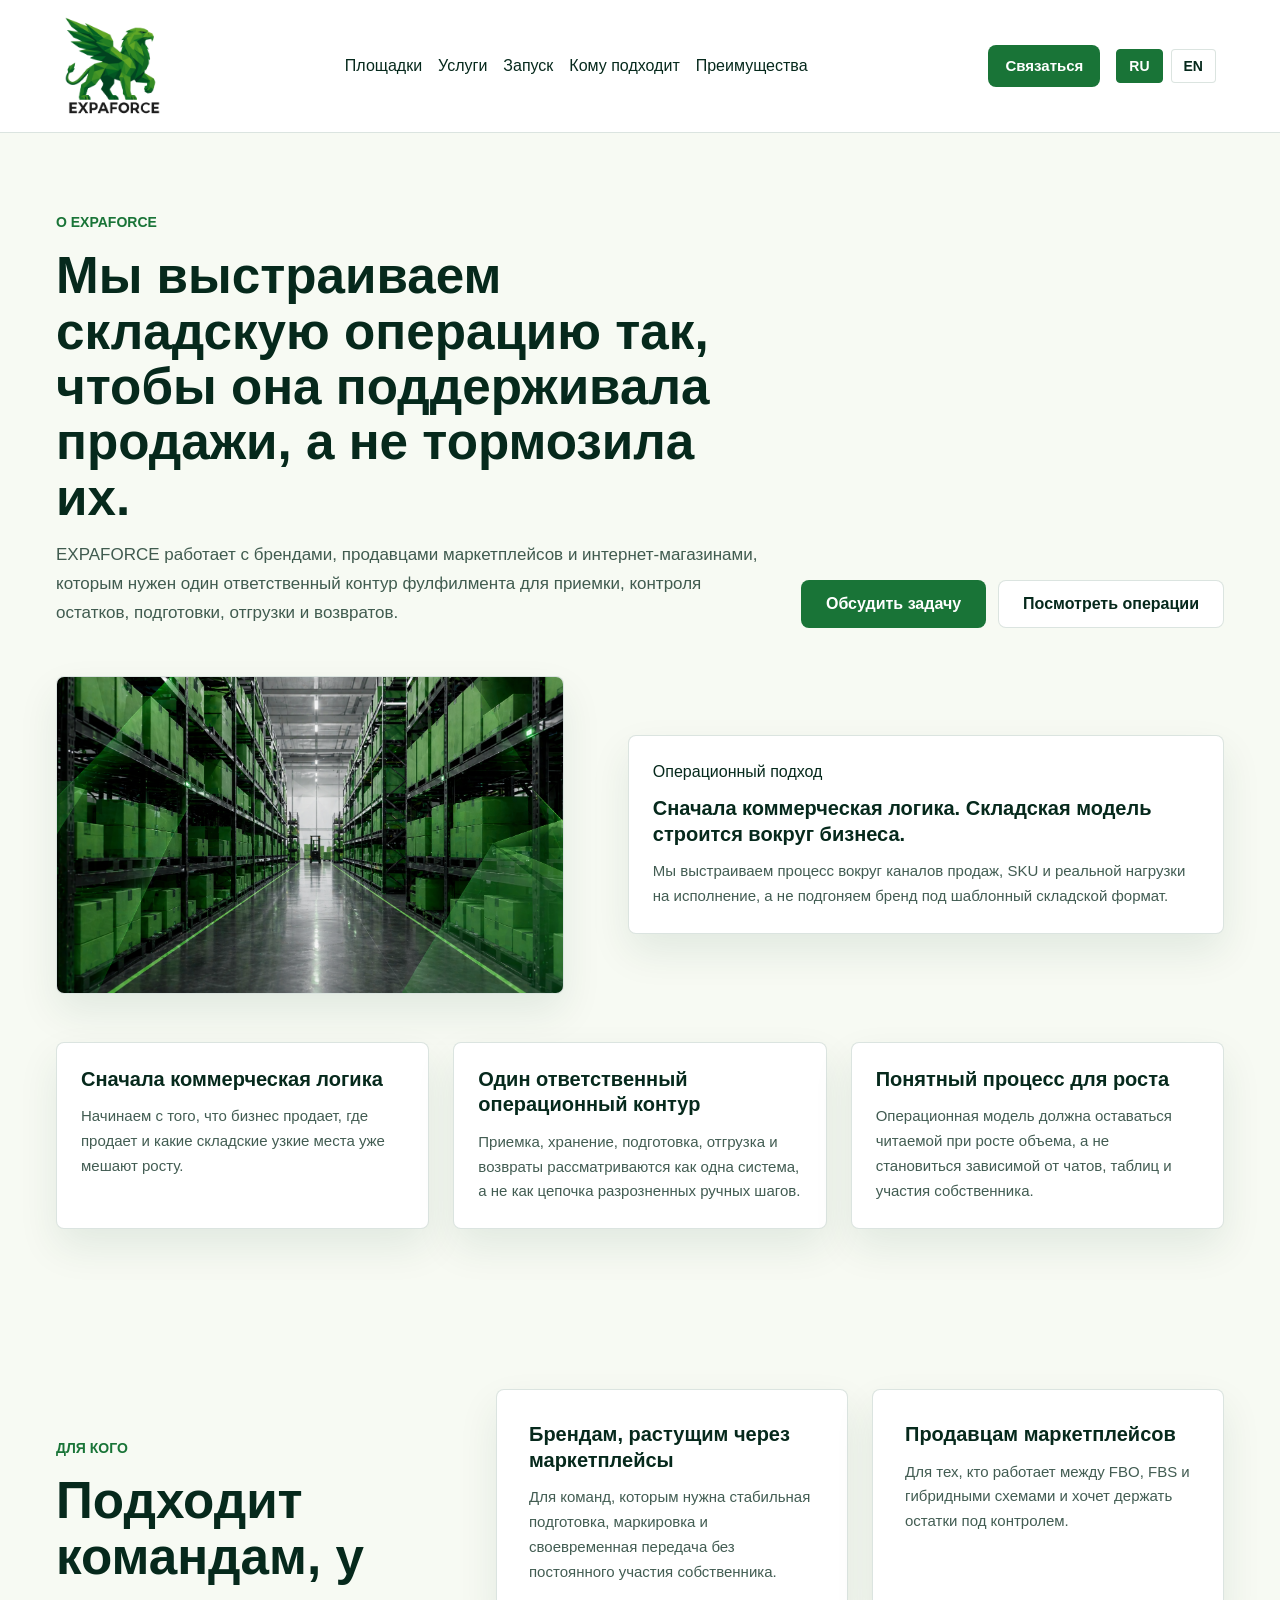
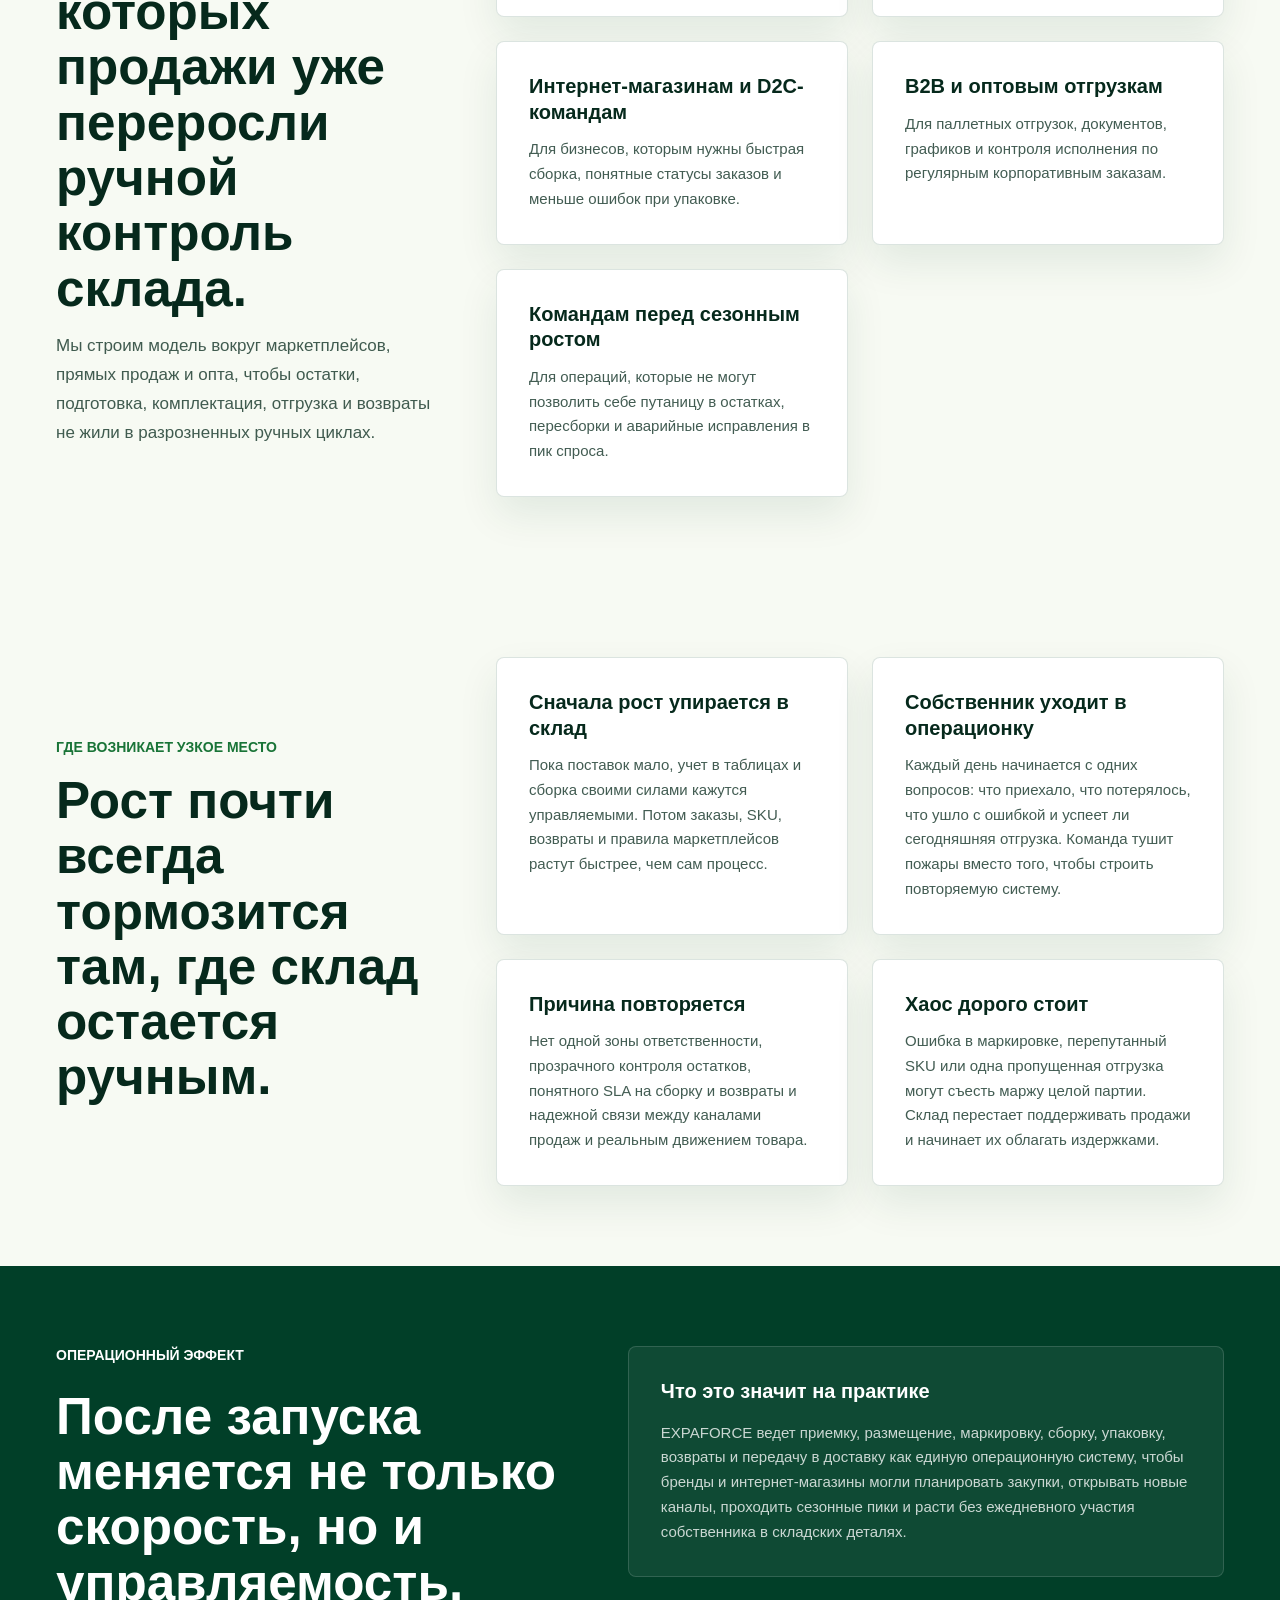
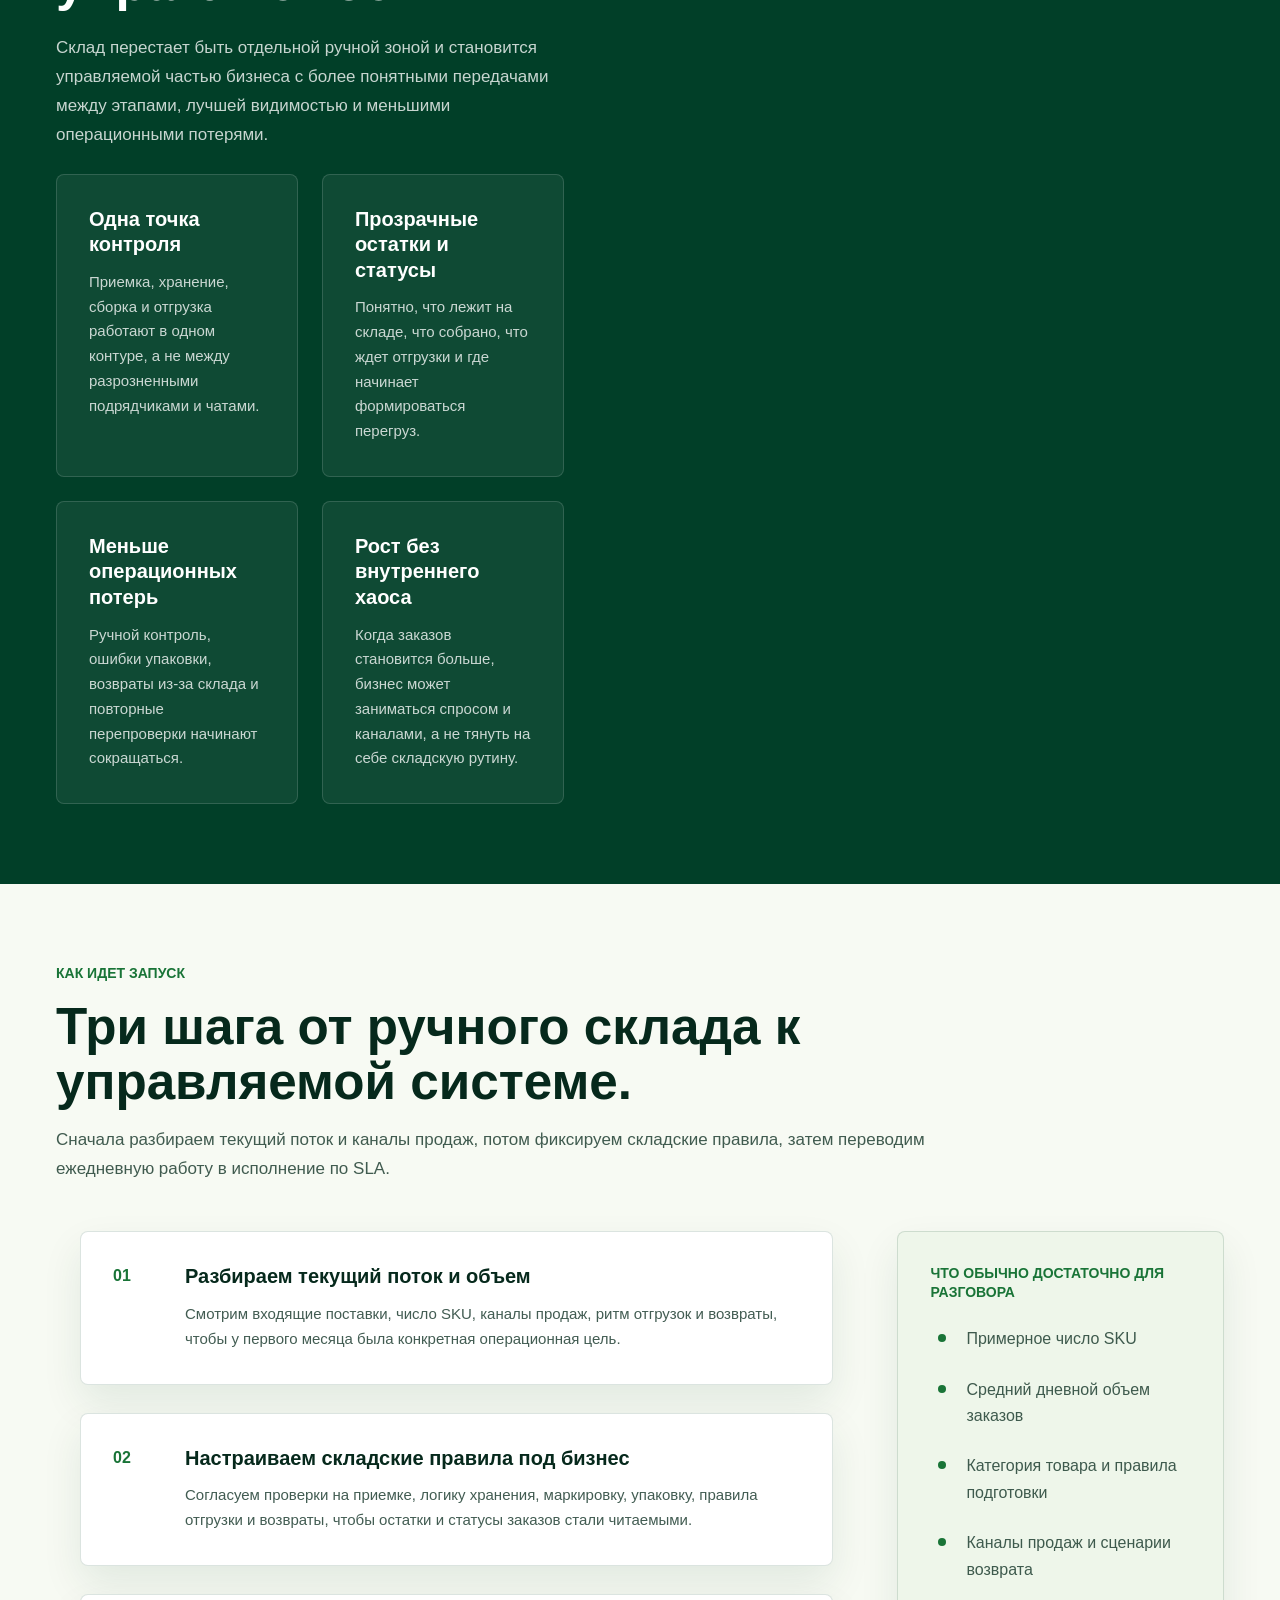
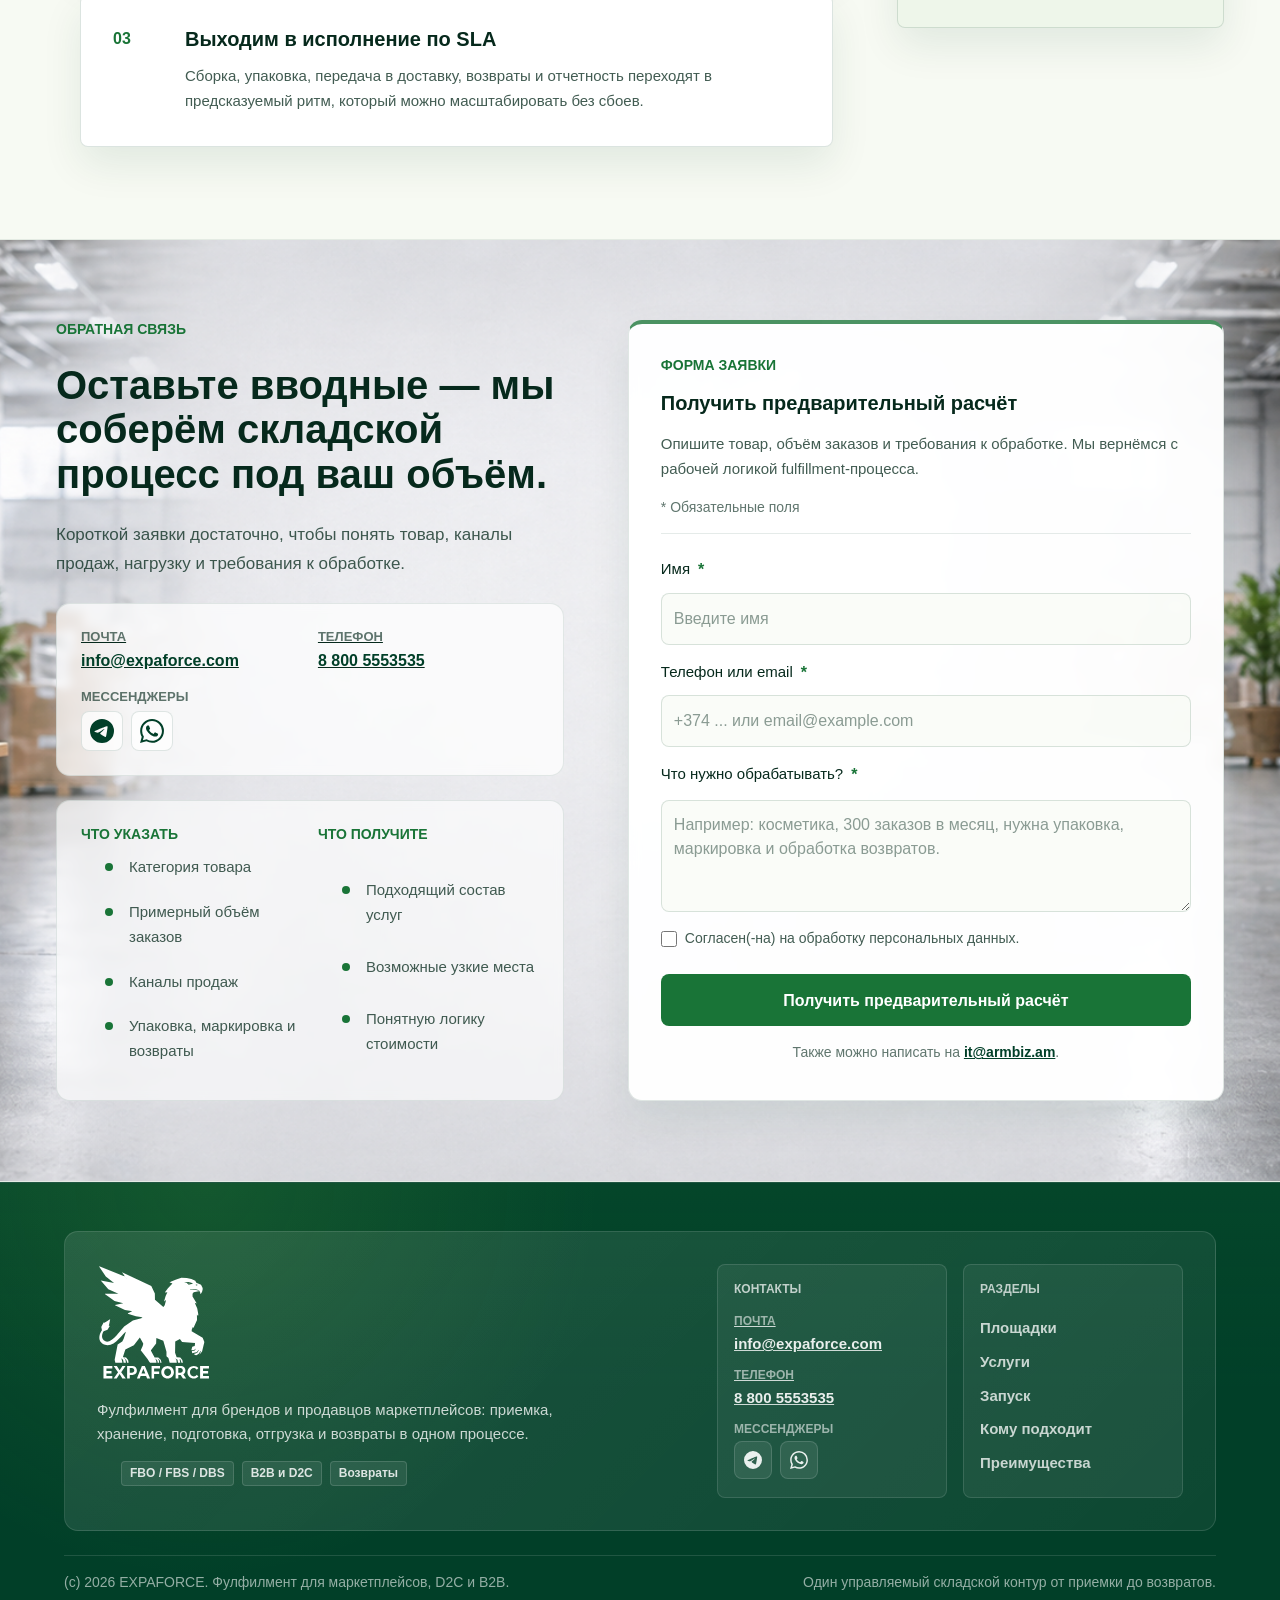
==== commit 028e1577: "Add form email submission feature with client-side validation - Implemented a basic contact form in " ====
--- a/pages/about/index.html
+++ b/pages/about/index.html
@@ -296,32 +296,33 @@
 
                     <form
                         class="form-group cta-form"
-                        action="mailto:info@expaforce.com?subject=Fulfillment%20brief%20request"
+                        action="/form-handler.php"
                         method="post"
-                        enctype="text/plain"
+                        data-form-handler="/form-handler.php"
                         accept-charset="UTF-8"
+                        novalidate
                     >
+                        <div class="form-field cta-form__honeypot" data-form-honeypot aria-hidden="true">
+                            <label>Website</label>
+                            <input type="text" name="website" tabindex="-1" autocomplete="off">
+                        </div>
+
                         <div class="cta-form__grid cta-form__grid--primary">
                             <label class="form-field cta-form__field">
                                 <span class="cta-form__label-line">
                                     <span class="form-label cta-form__label" data-i18n="[text]cta-form-name-label">Имя</span>
                                     <span class="cta-form__required" aria-hidden="true">*</span>
                                 </span>
-                                <input class="form-input cta-form__input" type="text" name="full_name" autocomplete="name" required placeholder="Введите имя" data-i18n="[placeholder]cta-form-name-placeholder">
-                            </label>
-                            <label class="form-field cta-form__field">
-                                <span class="cta-form__label-line">
-                                    <span class="form-label cta-form__label" data-i18n="[text]cta-form-company-label">Компания или бренд</span>
-                                    <span class="cta-form__required" aria-hidden="true">*</span>
-                                </span>
-                                <input class="form-input cta-form__input" type="text" name="company" autocomplete="organization" required placeholder="Введите название компании или бренда" data-i18n="[placeholder]cta-form-company-placeholder">
+                                <input class="form-input cta-form__input" type="text" name="full_name" autocomplete="name" required minlength="2" maxlength="120" placeholder="Введите имя" data-i18n="[placeholder]cta-form-name-placeholder">
+                                <span class="form-error" role="alert"></span>
                             </label>
                             <label class="form-field cta-form__field">
                                 <span class="cta-form__label-line">
                                     <span class="form-label cta-form__label" data-i18n="[text]cta-form-phone-label">Телефон или email</span>
                                     <span class="cta-form__required" aria-hidden="true">*</span>
                                 </span>
-                                <input class="form-input cta-form__input" type="text" name="phone" autocomplete="tel" required placeholder="+374 ... или email@example.com" data-i18n="[placeholder]cta-form-phone-placeholder">
+                                <input class="form-input cta-form__input" type="text" name="phone" autocomplete="tel" required maxlength="120" data-validate="phone-or-email" placeholder="+374 ... или email@example.com" data-i18n="[placeholder]cta-form-phone-placeholder">
+                                <span class="form-error" role="alert"></span>
                             </label>
                         </div>
 
@@ -330,18 +331,23 @@
                                 <span class="form-label cta-form__label" data-i18n="[text]cta-form-product-label">Что нужно обрабатывать?</span>
                                 <span class="cta-form__required" aria-hidden="true">*</span>
                             </span>
-                            <textarea class="form-textarea cta-form__textarea" name="product_context" rows="3" required placeholder="Например: косметика, 300 заказов в месяц, нужна упаковка, маркировка и обработка возвратов." data-i18n="[placeholder]cta-form-product-placeholder"></textarea>
+                            <textarea class="form-textarea cta-form__textarea" name="product_context" rows="3" required minlength="10" maxlength="2000" placeholder="Например: косметика, 300 заказов в месяц, нужна упаковка, маркировка и обработка возвратов." data-i18n="[placeholder]cta-form-product-placeholder"></textarea>
+                            <span class="form-error" role="alert"></span>
                         </label>
 
-                        <label class="cta-form__consent">
-                            <input type="checkbox" name="consent" required>
-                            <span data-i18n="[text]cta-form-consent">Согласен(-на) на обработку персональных данных.</span>
-                        </label>
+                        <div class="form-field cta-form__field-consent">
+                            <label class="cta-form__consent">
+                                <input type="checkbox" name="consent" required>
+                                <span data-i18n="[text]cta-form-consent">Согласен(-на) на обработку персональных данных.</span>
+                            </label>
+                            <span class="form-error" role="alert"></span>
+                        </div>
 
                         <div class="form-actions cta-form__actions">
                             <button class="button button--primary button--full" type="submit" data-i18n="[text]cta-primary">Получить предварительный расчёт</button>
-                            <p class="card__text cta-form__note" data-i18n="[html]cta-form-note">Также можно написать на <a href="mailto:info@expaforce.com">info@expaforce.com</a>.</p>
-                        </div>
+                            <p class="card__text cta-form__note" data-i18n="[html]cta-form-note">Также можно написать на <a href="mailto:it@armbiz.am">it@armbiz.am</a>.</p>
+                        </div>
+                        <span class="form-status" role="alert"></span>
                     </form>
                 </aside>
             </div>
@@ -353,6 +359,7 @@
 
     <script src="../../scripts/partials.js"></script>
     <script src="../../scripts/translation.js"></script>
+    <script src="../../scripts/form-validator.js"></script>
     <script src="../../scripts/script.js"></script>
 </body>
 </html>
--- a/src/css/styles.css
+++ b/src/css/styles.css
@@ -518,6 +518,521 @@
   flex-wrap: wrap;
 }
 
+.form-field[data-form-honeypot] {
+  position: absolute;
+  inline-size: 1px;
+  block-size: 1px;
+  overflow: hidden;
+  clip-path: inset(50%);
+  white-space: nowrap;
+}
+
+.form-error {
+  display: block;
+  min-height: 20px;
+  margin-top: var(--space-1);
+  color: #f56565;
+  font-size: 0.875rem;
+  line-height: 1.25;
+}
+.form-error:empty {
+  display: none;
+}
+
+.form-input.has-error,
+.form-textarea.has-error,
+.form-field.is-invalid input[type=checkbox] {
+  border-color: #f56565;
+  background-color: #fff5f5;
+}
+
+.form-input.has-error:focus,
+.form-textarea.has-error:focus {
+  box-shadow: 0 0 0 3px rgba(245, 101, 101, 0.1);
+}
+
+.form-status {
+  display: block;
+  min-height: 24px;
+  margin-top: var(--space-4);
+  padding: var(--space-3);
+  border-radius: 4px;
+  font-size: 0.9375rem;
+  line-height: 1.5;
+  opacity: 0;
+  transition: opacity 0.2s ease;
+}
+.form-status:empty {
+  display: none;
+}
+.form-status--success {
+  display: block;
+  opacity: 1;
+  background-color: #c6f6d5;
+  color: #22543d;
+  border: 1px solid #9ae6b4;
+}
+.form-status--error {
+  display: block;
+  opacity: 1;
+  background-color: #fed7d7;
+  color: #742a2a;
+  border: 1px solid #fc8181;
+}
+
+[data-reveal] {
+  opacity: 0;
+  transform: translateY(0) translateX(0);
+  transition: opacity 0.6s cubic-bezier(0.25, 0.46, 0.45, 0.94), transform 0.6s cubic-bezier(0.25, 0.46, 0.45, 0.94);
+}
+@media (prefers-reduced-motion: reduce) {
+  [data-reveal] {
+    opacity: 1;
+    transform: none;
+    transition: none;
+  }
+}
+
+[data-reveal=fade-up] {
+  transform: translateY(40px);
+}
+
+[data-reveal=fade-down] {
+  transform: translateY(-40px);
+}
+
+[data-reveal=fade-left] {
+  transform: translateX(40px);
+}
+
+[data-reveal=fade-right] {
+  transform: translateX(-40px);
+}
+
+@media (max-width: 768px) {
+  [data-reveal=fade-left],
+  [data-reveal=fade-right] {
+    transform: translateY(40px);
+  }
+}
+[data-reveal].reveal-active {
+  opacity: 1;
+  transform: translateY(0) translateX(0);
+}
+
+[data-reveal][data-reveal-index="1"] {
+  transition-delay: 0ms;
+}
+[data-reveal][data-reveal-index="2"] {
+  transition-delay: 50ms;
+}
+[data-reveal][data-reveal-index="3"] {
+  transition-delay: 100ms;
+}
+[data-reveal][data-reveal-index="4"] {
+  transition-delay: 150ms;
+}
+[data-reveal][data-reveal-index="5"] {
+  transition-delay: 200ms;
+}
+[data-reveal][data-reveal-index="6"] {
+  transition-delay: 250ms;
+}
+[data-reveal][data-reveal-index="7"] {
+  transition-delay: 300ms;
+}
+[data-reveal][data-reveal-index="8"] {
+  transition-delay: 350ms;
+}
+[data-reveal][data-reveal-index="9"] {
+  transition-delay: 400ms;
+}
+[data-reveal][data-reveal-index="10"] {
+  transition-delay: 450ms;
+}
+[data-reveal][data-reveal-index="11"] {
+  transition-delay: 500ms;
+}
+[data-reveal][data-reveal-index="12"] {
+  transition-delay: 550ms;
+}
+[data-reveal][data-reveal-index="13"] {
+  transition-delay: 600ms;
+}
+[data-reveal][data-reveal-index="14"] {
+  transition-delay: 650ms;
+}
+[data-reveal][data-reveal-index="15"] {
+  transition-delay: 700ms;
+}
+[data-reveal][data-reveal-index="16"] {
+  transition-delay: 750ms;
+}
+[data-reveal][data-reveal-index="17"] {
+  transition-delay: 800ms;
+}
+[data-reveal][data-reveal-index="18"] {
+  transition-delay: 850ms;
+}
+[data-reveal][data-reveal-index="19"] {
+  transition-delay: 900ms;
+}
+[data-reveal][data-reveal-index="20"] {
+  transition-delay: 950ms;
+}
+
+@media (prefers-reduced-motion: reduce) {
+  [data-reveal] {
+    animation: none;
+    transition: none;
+    opacity: 1;
+    transform: none !important;
+  }
+}
+.page--maintenance {
+  min-height: 100vh;
+  background-color: #f7faf3;
+}
+
+.section--maintenance {
+  min-height: 100svh;
+  display: grid;
+  align-items: center;
+  padding-block: var(--space-5);
+  background-color: #f7faf3;
+  background-image: url("../graphics/png/expo-force-server-maintenance-background.png");
+  background-position: center;
+  background-size: cover;
+  background-repeat: no-repeat;
+}
+
+.maintenance__inner {
+  gap: var(--space-6);
+}
+
+.maintenance__top {
+  display: flex;
+  align-items: center;
+  justify-content: flex-start;
+  gap: var(--space-4);
+  flex-wrap: wrap;
+}
+
+.maintenance__brand {
+  display: inline-flex;
+  align-items: center;
+  flex-shrink: 0;
+}
+
+.maintenance__logo {
+  display: block;
+  width: 104px;
+  height: auto;
+}
+
+.maintenance__controls {
+  display: flex;
+  align-items: center;
+  justify-content: flex-end;
+  gap: var(--space-3);
+  flex-wrap: wrap;
+  flex-shrink: 0;
+  min-width: 0;
+}
+
+.maintenance__admin-button,
+.maintenance__lang {
+  flex-shrink: 0;
+}
+
+.maintenance__admin-button {
+  position: absolute;
+  right: 0;
+  padding: 1rem;
+  margin: 5rem;
+  background-color: #197437;
+  color: #fff;
+}
+
+.maintenance__auth-backdrop {
+  position: fixed;
+  inset: 0;
+  z-index: 110;
+  background-color: rgba(1, 63, 40, 0.36);
+  backdrop-filter: blur(3px);
+  -webkit-backdrop-filter: blur(3px);
+}
+
+.maintenance__auth-backdrop[hidden] {
+  display: none;
+}
+
+.maintenance__auth-drawer {
+  position: fixed;
+  inset-block: 0;
+  inset-inline-end: 0;
+  z-index: 1000;
+  display: grid;
+  width: min(100%, 440px);
+  padding: var(--space-4);
+  pointer-events: none;
+  transform: translateX(100%);
+  visibility: hidden;
+  transition: transform 0.2s ease, visibility 0.2s ease;
+}
+
+.page--maintenance.is-auth-drawer-open .maintenance__auth-drawer {
+  pointer-events: auto;
+  transform: translateX(0);
+  visibility: visible;
+}
+
+.maintenance__auth {
+  width: 100%;
+  max-height: 100%;
+  gap: var(--space-5);
+  overflow: auto;
+  border-color: rgba(1, 63, 40, 0.12);
+  box-shadow: 0 18px 40px rgba(1, 63, 40, 0.09);
+}
+
+.maintenance__auth-header {
+  display: flex;
+  align-items: flex-start;
+  justify-content: space-between;
+  gap: var(--space-4);
+}
+
+.maintenance__auth-heading,
+.maintenance__auth-form {
+  display: grid;
+}
+
+.maintenance__auth-heading {
+  gap: var(--space-2);
+}
+
+.maintenance__auth-form {
+  gap: var(--space-4);
+}
+
+.maintenance__auth-close {
+  display: inline-flex;
+  align-items: center;
+  justify-content: center;
+  width: var(--space-6);
+  height: var(--space-6);
+  border: 1px solid rgba(1, 63, 40, 0.14);
+  border-radius: 8px;
+  background-color: #fff;
+  color: #06291c;
+  font-size: 1.5rem;
+  line-height: 1;
+  cursor: pointer;
+  transition: border-color 0.2s ease, color 0.2s ease, box-shadow 0.2s ease;
+}
+
+.maintenance__auth-close:hover,
+.maintenance__auth-close:focus {
+  border-color: rgba(25, 116, 55, 0.48);
+  color: #013f28;
+  box-shadow: 0 18px 40px rgba(1, 63, 40, 0.09);
+}
+
+.maintenance__auth-title {
+  color: #06291c;
+  font-size: clamp(1.5rem, 3vw, 2rem);
+  font-weight: 700;
+  letter-spacing: 0;
+  line-height: 1.12;
+}
+
+.maintenance__auth-text {
+  color: rgba(6, 41, 28, 0.76);
+  font-size: 1rem;
+  line-height: 1.65;
+}
+
+.maintenance__auth-error {
+  color: #d92d20;
+  font-size: 0.9375rem;
+  line-height: 1.45;
+}
+
+.maintenance__auth-error[hidden] {
+  display: none;
+}
+
+.maintenance__layout {
+  display: grid;
+  grid-template-columns: minmax(0, 0.98fr) minmax(320px, 0.72fr);
+  gap: var(--space-7);
+  align-items: center;
+}
+
+.maintenance__content {
+  display: grid;
+  gap: var(--space-5);
+  min-width: 0;
+}
+
+.maintenance__title {
+  max-width: 820px;
+  color: #06291c;
+  font-size: clamp(2.5rem, 4.6vw, 4rem);
+  font-weight: 700;
+  letter-spacing: 0;
+  line-height: 1.04;
+}
+
+.maintenance__text {
+  max-width: 680px;
+  color: rgba(6, 41, 28, 0.76);
+  font-size: 1.0625rem;
+  line-height: 1.7;
+}
+
+.maintenance__actions {
+  display: flex;
+  flex-wrap: wrap;
+  gap: var(--space-3);
+}
+
+.maintenance__aside {
+  display: grid;
+  gap: var(--space-4);
+  min-width: 0;
+}
+
+.maintenance__card {
+  gap: var(--space-4);
+  border-color: rgba(1, 63, 40, 0.12);
+  box-shadow: 0 18px 40px rgba(1, 63, 40, 0.09);
+}
+
+.maintenance__card--status {
+  border-top: var(--space-1) solid rgba(25, 116, 55, 0.78);
+}
+
+.maintenance__card--accent {
+  background-color: #013f28;
+  color: #fff;
+}
+
+.maintenance__card--accent .maintenance__card-label,
+.maintenance__card--accent .maintenance__card-note {
+  color: rgba(255, 255, 255, 0.82);
+}
+
+.maintenance__card-label,
+.maintenance__contact-label {
+  color: #197437;
+  font-size: 0.8125rem;
+  font-weight: 700;
+  line-height: 1.35;
+  text-transform: uppercase;
+}
+
+.maintenance__card-title {
+  font-size: 1.25rem;
+  line-height: 1.28;
+}
+
+.maintenance__card-text,
+.maintenance__card-note {
+  color: rgba(6, 41, 28, 0.76);
+  line-height: 1.65;
+}
+
+.maintenance__contact-list {
+  display: grid;
+  grid-template-columns: repeat(2, minmax(0, 1fr));
+  gap: var(--space-4);
+}
+
+.maintenance__contact-item {
+  display: grid;
+  gap: var(--space-1);
+  min-width: 0;
+  color: #06291c;
+}
+
+.maintenance__contact-value {
+  color: #013f28;
+  font-weight: 600;
+  line-height: 1.45;
+  overflow-wrap: anywhere;
+  transition: color 0.2s ease;
+}
+
+.maintenance__contact-item:hover .maintenance__contact-value,
+.maintenance__contact-item:focus .maintenance__contact-value {
+  color: #197437;
+}
+
+.maintenance__end {
+  color: rgba(6, 41, 28, 0.64);
+  font-size: 0.875rem;
+  line-height: 1.45;
+}
+
+@media (max-width: 1024px) {
+  .maintenance__layout {
+    grid-template-columns: 1fr;
+    gap: var(--space-6);
+  }
+  .maintenance__title {
+    max-width: 760px;
+    font-size: clamp(2.25rem, 7vw, 4rem);
+  }
+}
+@media (max-width: 768px) {
+  .section--maintenance {
+    align-items: start;
+    background-image: linear-gradient(180deg, rgba(247, 250, 243, 0.98), rgba(247, 250, 243, 0.94)), url("../graphics/png/expo-force-server-maintenance-background.png");
+    background-position: 64% center;
+  }
+  .maintenance__inner {
+    gap: var(--space-6);
+  }
+  .maintenance__top {
+    align-items: flex-start;
+  }
+  .maintenance__logo {
+    width: 96px;
+  }
+  .maintenance__contact-list {
+    grid-template-columns: 1fr;
+  }
+  .maintenance__actions {
+    flex-direction: column;
+    align-items: stretch;
+  }
+}
+@media (max-width: 375px) {
+  .maintenance__top {
+    flex-direction: column;
+  }
+  .maintenance__controls {
+    align-self: stretch;
+    justify-content: space-between;
+  }
+  .maintenance__lang {
+    justify-content: flex-start;
+  }
+  .maintenance__auth-drawer {
+    padding: var(--space-4);
+  }
+  .maintenance__auth {
+    padding: var(--space-4);
+  }
+  .maintenance__card {
+    padding: var(--space-4);
+  }
+  .maintenance__title {
+    font-size: 2.25rem;
+  }
+}
 .footer {
   background: radial-gradient(circle at 16% 0%, rgba(104, 182, 72, 0.16), rgba(104, 182, 72, 0) 34%), linear-gradient(180deg, rgba(25, 116, 55, 0.12) 0%, rgba(1, 63, 40, 0) 48%), #013f28;
   color: #fff;
@@ -526,7 +1041,7 @@
 }
 
 .footer__inner {
-  width: min(100%, 1440px);
+  width: min(100%, 1200px);
   margin: 0 auto;
   padding-inline: 24px;
   display: grid;
@@ -535,9 +1050,9 @@
 
 .footer__main {
   display: grid;
-  grid-template-columns: minmax(0, 1fr) minmax(230px, 0.34fr) minmax(320px, 0.44fr);
+  grid-template-columns: minmax(0, 1fr) minmax(230px, 0.36fr) minmax(220px, 0.28fr);
   gap: var(--space-4);
-  align-items: start;
+  align-items: stretch;
   padding: var(--space-6);
   border: 1px solid rgba(255, 255, 255, 0.12);
   border-radius: 14px;
@@ -607,7 +1122,7 @@
 }
 
 .footer__nav {
-  justify-self: end;
+  justify-self: stretch;
   width: 100%;
 }
 
@@ -696,12 +1211,15 @@
   display: grid;
   grid-template-columns: 1fr;
   gap: var(--space-1);
+  padding-inline-start: 0;
+}
+
+.footer__list-item {
+  margin-bottom: 0;
 }
 
 .footer__list--sections {
-  grid-template-columns: repeat(2, minmax(0, 1fr));
-  grid-template-rows: repeat(3, auto);
-  grid-auto-flow: column;
+  grid-template-columns: minmax(0, 1fr);
 }
 
 .footer__list--pages {
@@ -747,18 +1265,17 @@
 
 @media (max-width: 1024px) {
   .footer__main {
-    grid-template-columns: minmax(0, 1fr);
+    grid-template-columns: minmax(0, 1fr) minmax(220px, 0.72fr);
     gap: var(--space-5);
   }
   .footer__brand {
+    grid-column: 1/-1;
     max-width: 720px;
   }
-  .footer__nav {
-    justify-self: start;
-    width: min(100%, 360px);
-  }
+  .footer__nav,
   .footer__contact {
-    width: min(100%, 360px);
+    justify-self: stretch;
+    width: 100%;
   }
 }
 @media (max-width: 768px) {
@@ -794,14 +1311,17 @@
 }
 @media (max-width: 375px) {
   .footer__main {
+    grid-template-columns: minmax(0, 1fr);
     padding: var(--space-4);
+  }
+  .footer__brand {
+    grid-column: auto;
   }
   .footer__nav,
   .footer__contact {
     width: 100%;
   }
   .footer__list--sections {
-    gap: var(--space-1) var(--space-3);
     padding-inline-start: 0;
   }
 }
@@ -1863,12 +2383,22 @@
 
 .home-benefits__inner {
   grid-template-columns: minmax(0, 0.86fr) minmax(0, 1.14fr);
-  align-items: start;
+  align-items: stretch;
 }
 
 .home-benefits__inner > .section-heading,
 .home-clients__inner > .section-heading {
   max-width: 640px;
+}
+
+.home-benefits__content {
+  align-content: space-between;
+  height: 100%;
+}
+
+.home-benefits__copy {
+  display: grid;
+  gap: var(--space-4);
 }
 
 .home-benefits__layout {
@@ -1984,8 +2514,7 @@
 .home-cta,
 .cta {
   border-block: 1px solid rgba(1, 63, 40, 0.08);
-  background: linear-gradient(90deg, rgba(247, 250, 243, 0.94), rgba(247, 250, 243, 0.82) 54%, rgba(247, 250, 243, 0.72)), radial-gradient(circle at 82% 18%, rgba(255, 255, 255, 0.84), rgba(255, 255, 255, 0) 38%), url("../graphics/feedback-form-background.webp") center/cover no-repeat;
-  background-color: #eef6ea;
+  background: url("../graphics/feedback-form-background.webp") center/cover no-repeat;
 }
 
 .home-cta__content,
@@ -2000,13 +2529,13 @@
 
 .home-cta__content,
 .cta__content {
-  align-content: center;
+  align-content: start;
   gap: var(--space-5);
-  padding-block: var(--space-4);
 }
 
 .cta-form.form-group {
   padding: 0;
+  min-height: 0;
 }
 
 .cta-support {
@@ -2128,7 +2657,7 @@
 
 .cta__inner,
 .home-cta__inner {
-  align-items: center;
+  align-items: stretch;
 }
 
 .home-cta__inner {
@@ -2138,6 +2667,8 @@
 
 .cta__panel,
 .home-cta__card {
+  grid-template-rows: auto minmax(0, 1fr);
+  align-content: stretch;
   gap: var(--space-5);
   border-color: rgba(1, 63, 40, 0.12);
   border-top: var(--space-1) solid rgba(25, 116, 55, 0.78);
@@ -2171,11 +2702,7 @@
 }
 
 .cta-form__grid--primary {
-  grid-template-columns: repeat(2, minmax(0, 1fr));
-}
-
-.cta-form__grid--primary .cta-form__field:last-child {
-  grid-column: 1/-1;
+  grid-template-columns: minmax(0, 1fr);
 }
 
 .cta-form__field,
@@ -2243,15 +2770,19 @@
 
 .cta-form__consent {
   display: grid;
-  grid-template-columns: auto minmax(0, 1fr);
+  grid-template-columns: max-content minmax(0, 1fr);
   gap: var(--space-2);
+  align-items: start;
   color: rgba(6, 41, 28, 0.76);
   font-size: 0.875rem;
   line-height: 1.5;
 }
 
 .cta-form__consent input {
-  margin-block-start: var(--space-1);
+  inline-size: 1rem;
+  block-size: 1rem;
+  margin: 0;
+  margin-block-start: 0.2em;
   accent-color: #197437;
 }
 
@@ -2664,4 +3195,6 @@
   .home-hero__title {
     font-size: 2.25rem;
   }
-}/*# sourceMappingURL=styles.css.map */+}
+
+/*# sourceMappingURL=styles.css.map */
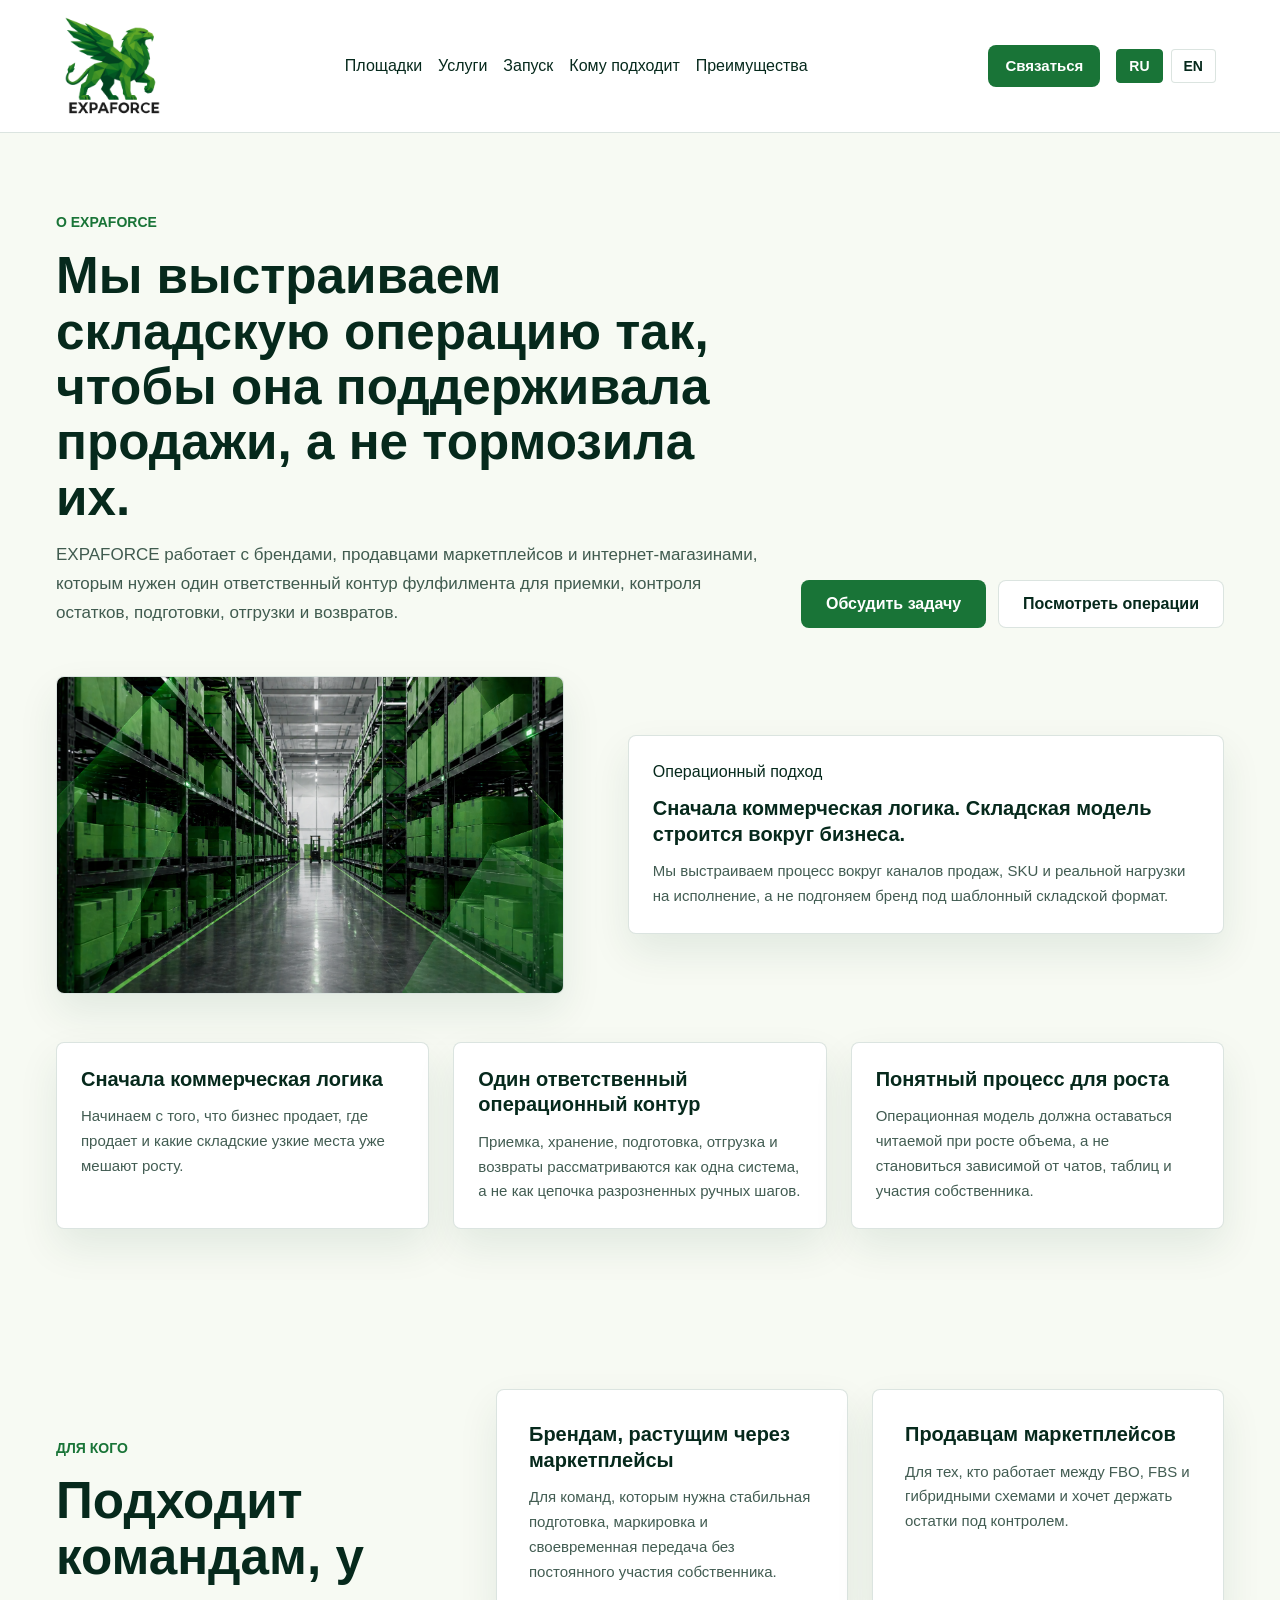
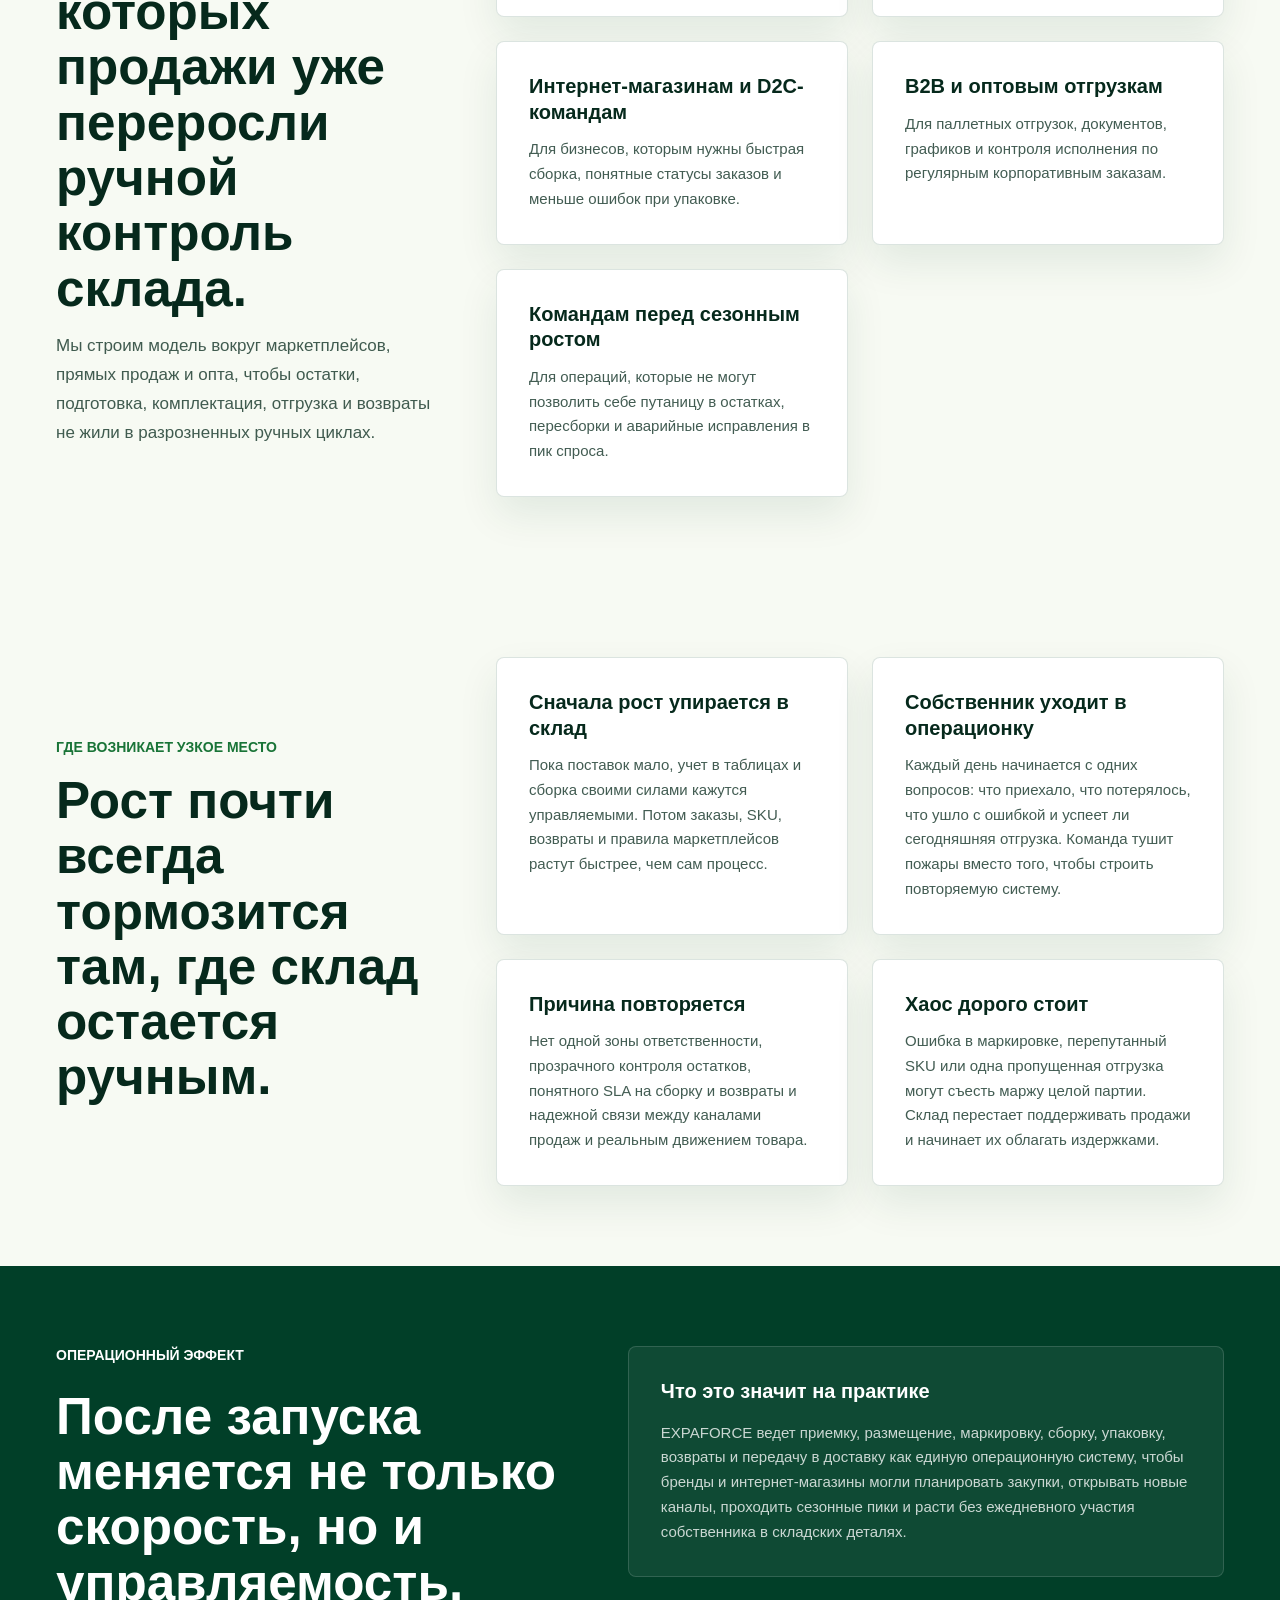
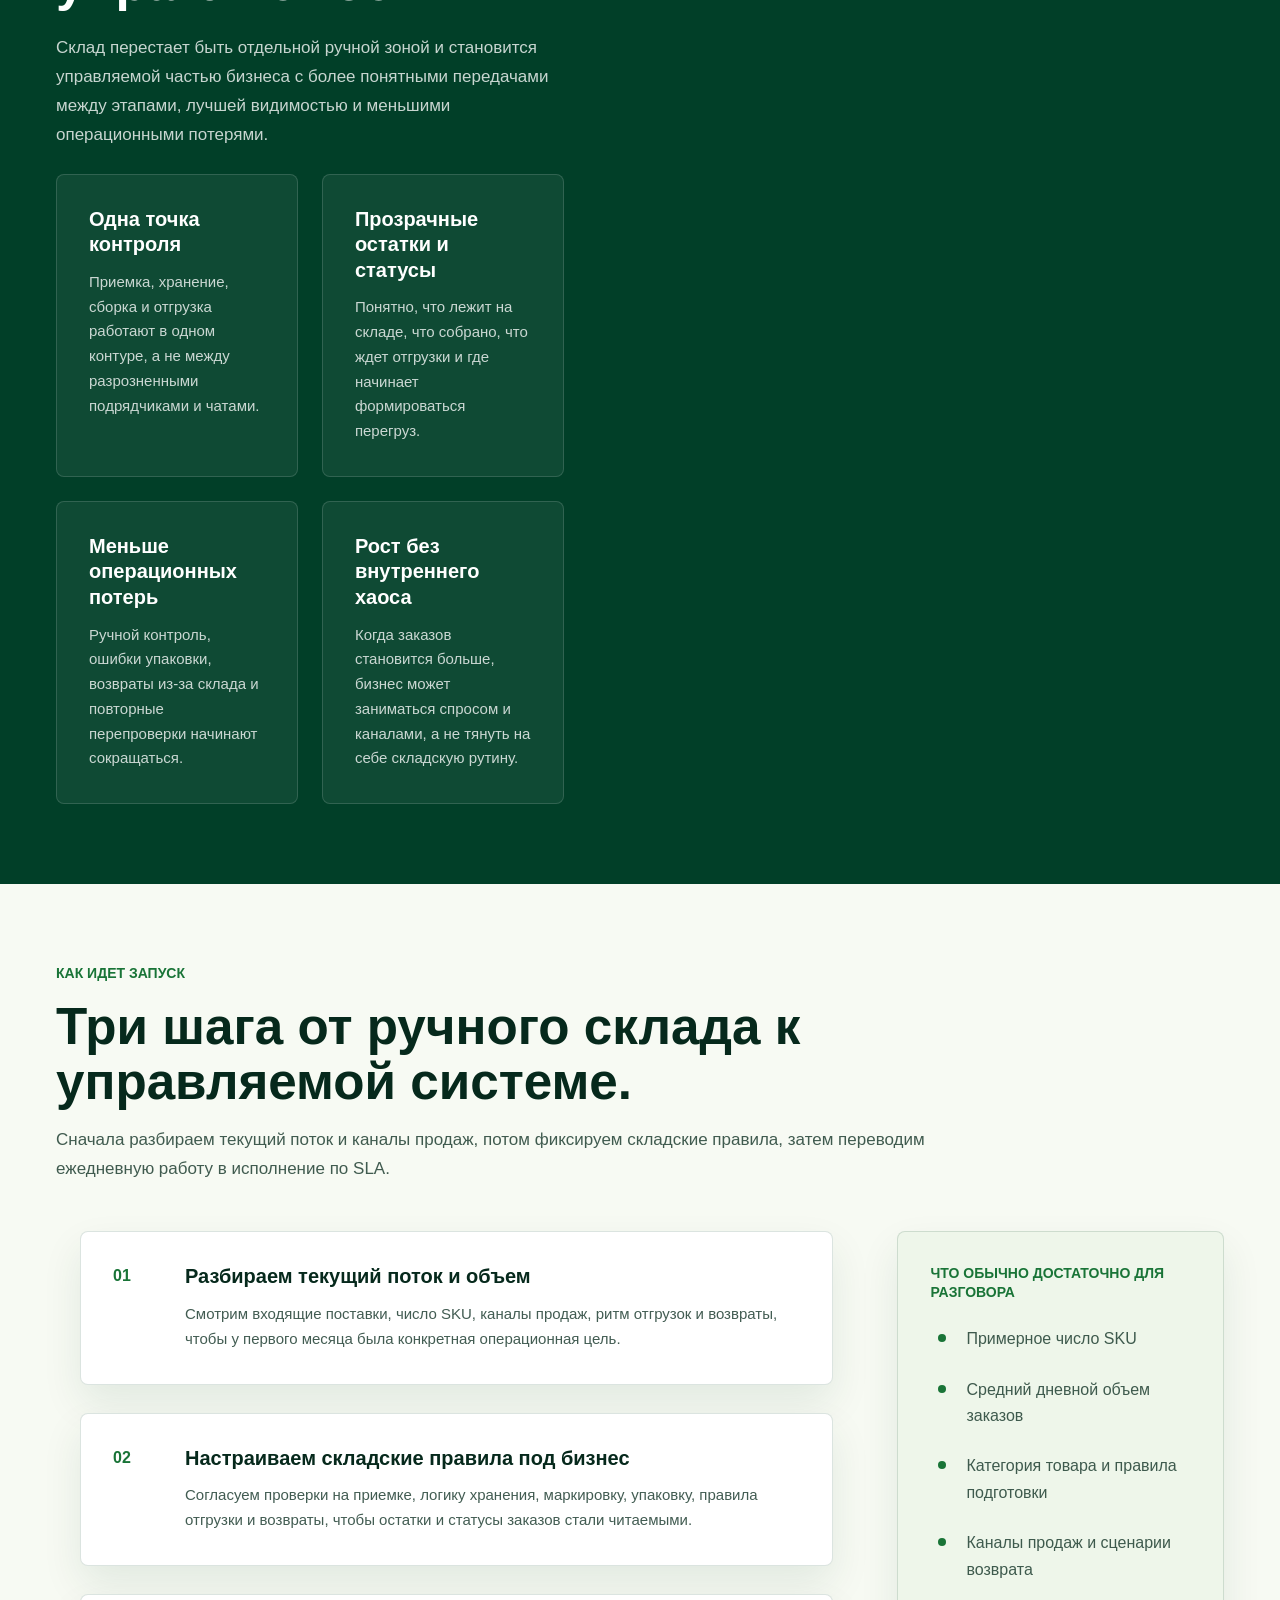
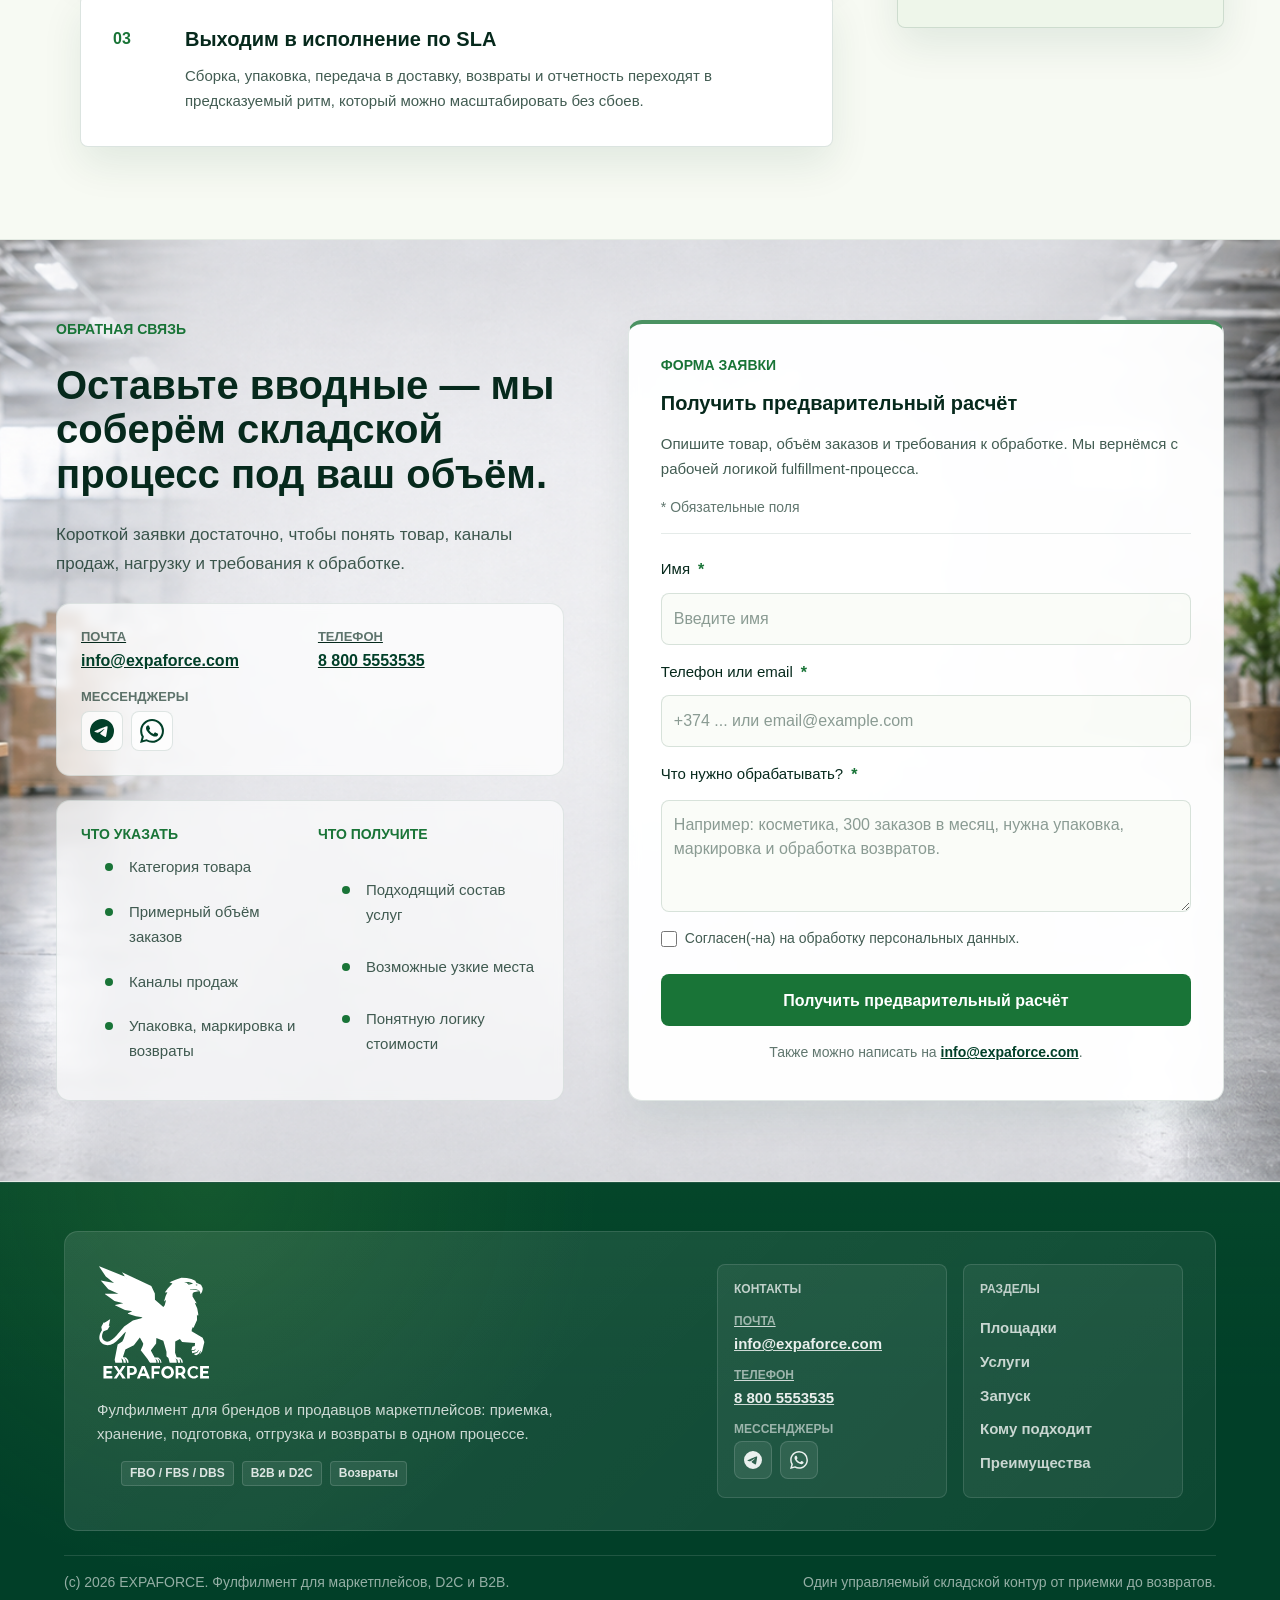
==== commit e5420c98: "Update email contact and localization in forms and email templates" ====
--- a/pages/about/index.html
+++ b/pages/about/index.html
@@ -303,7 +303,7 @@
                         novalidate
                     >
                         <div class="form-field cta-form__honeypot" data-form-honeypot aria-hidden="true">
-                            <label>Website</label>
+                            <label>Сайт</label>
                             <input type="text" name="website" tabindex="-1" autocomplete="off">
                         </div>
 
@@ -345,7 +345,7 @@
 
                         <div class="form-actions cta-form__actions">
                             <button class="button button--primary button--full" type="submit" data-i18n="[text]cta-primary">Получить предварительный расчёт</button>
-                            <p class="card__text cta-form__note" data-i18n="[html]cta-form-note">Также можно написать на <a href="mailto:it@armbiz.am">it@armbiz.am</a>.</p>
+                            <p class="card__text cta-form__note" data-i18n="[html]cta-form-note">Также можно написать на <a href="mailto:info@expaforce.com">info@expaforce.com</a>.</p>
                         </div>
                         <span class="form-status" role="alert"></span>
                     </form>
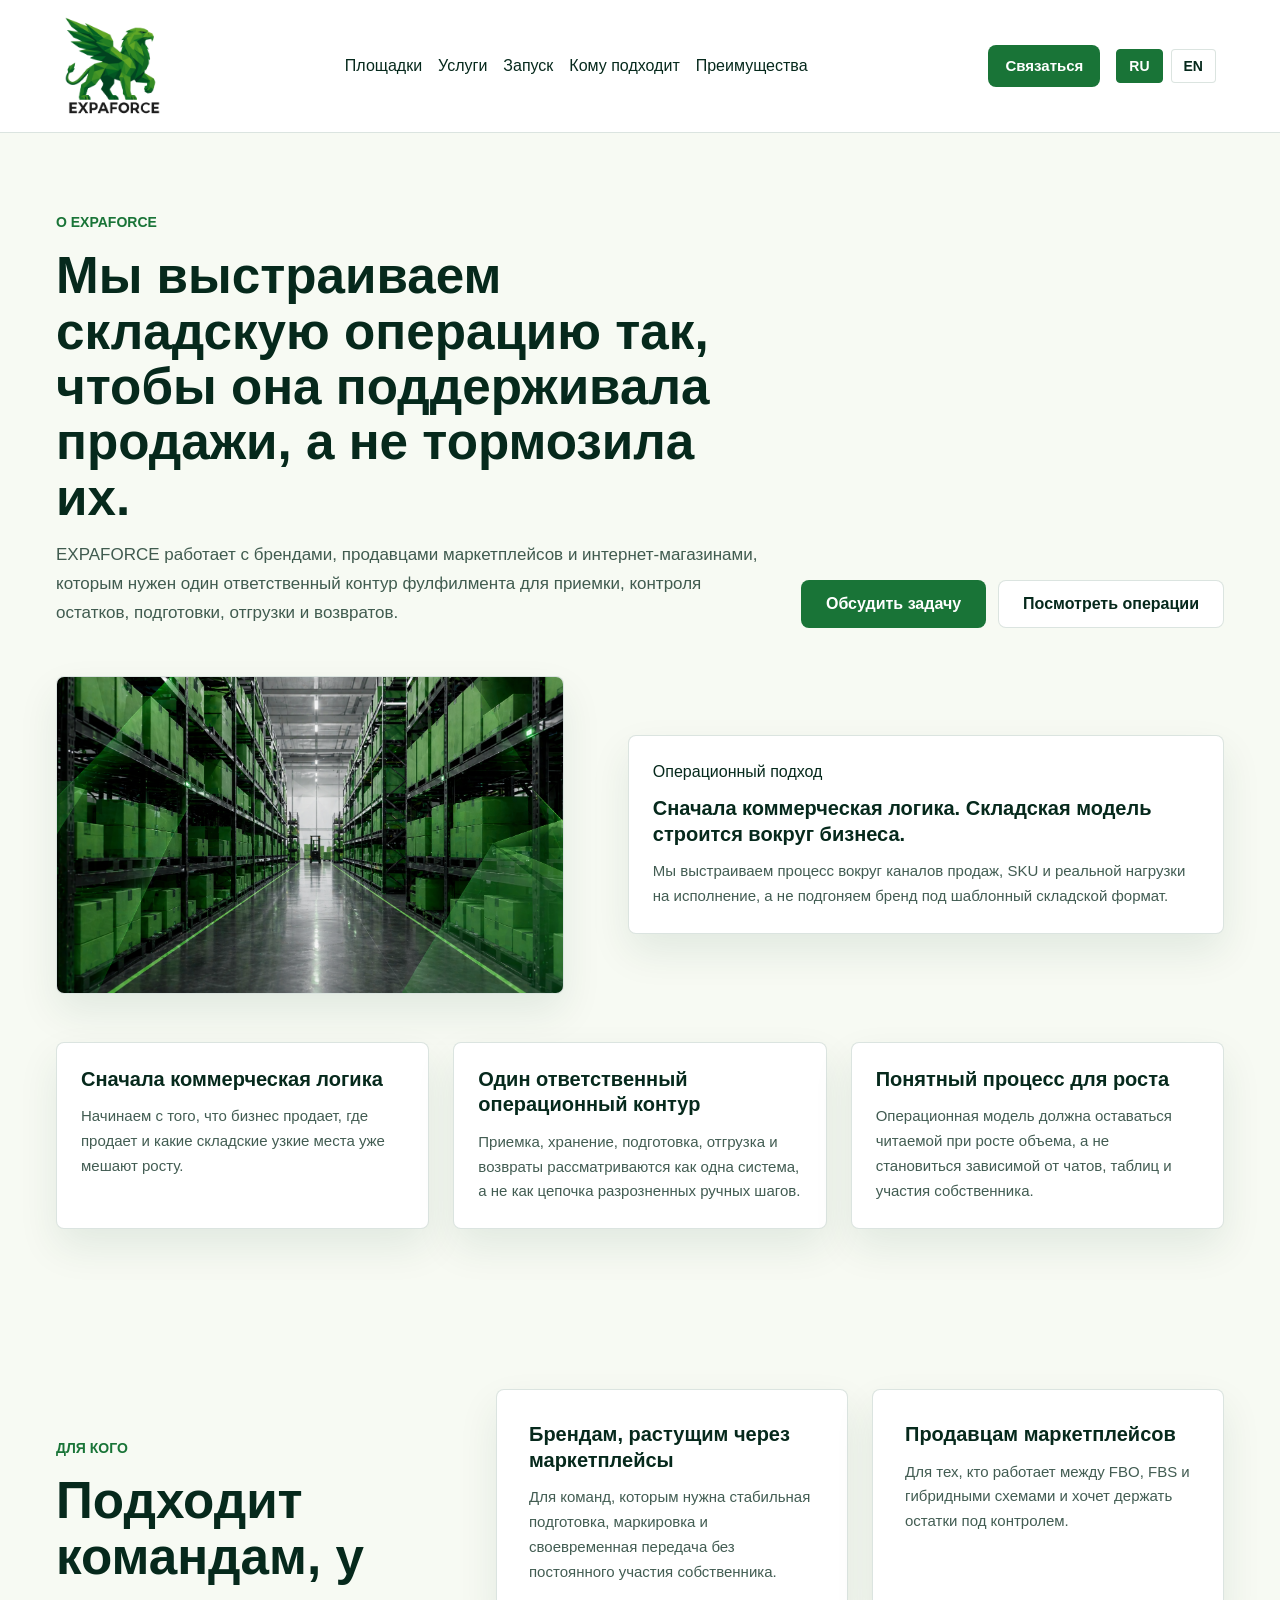
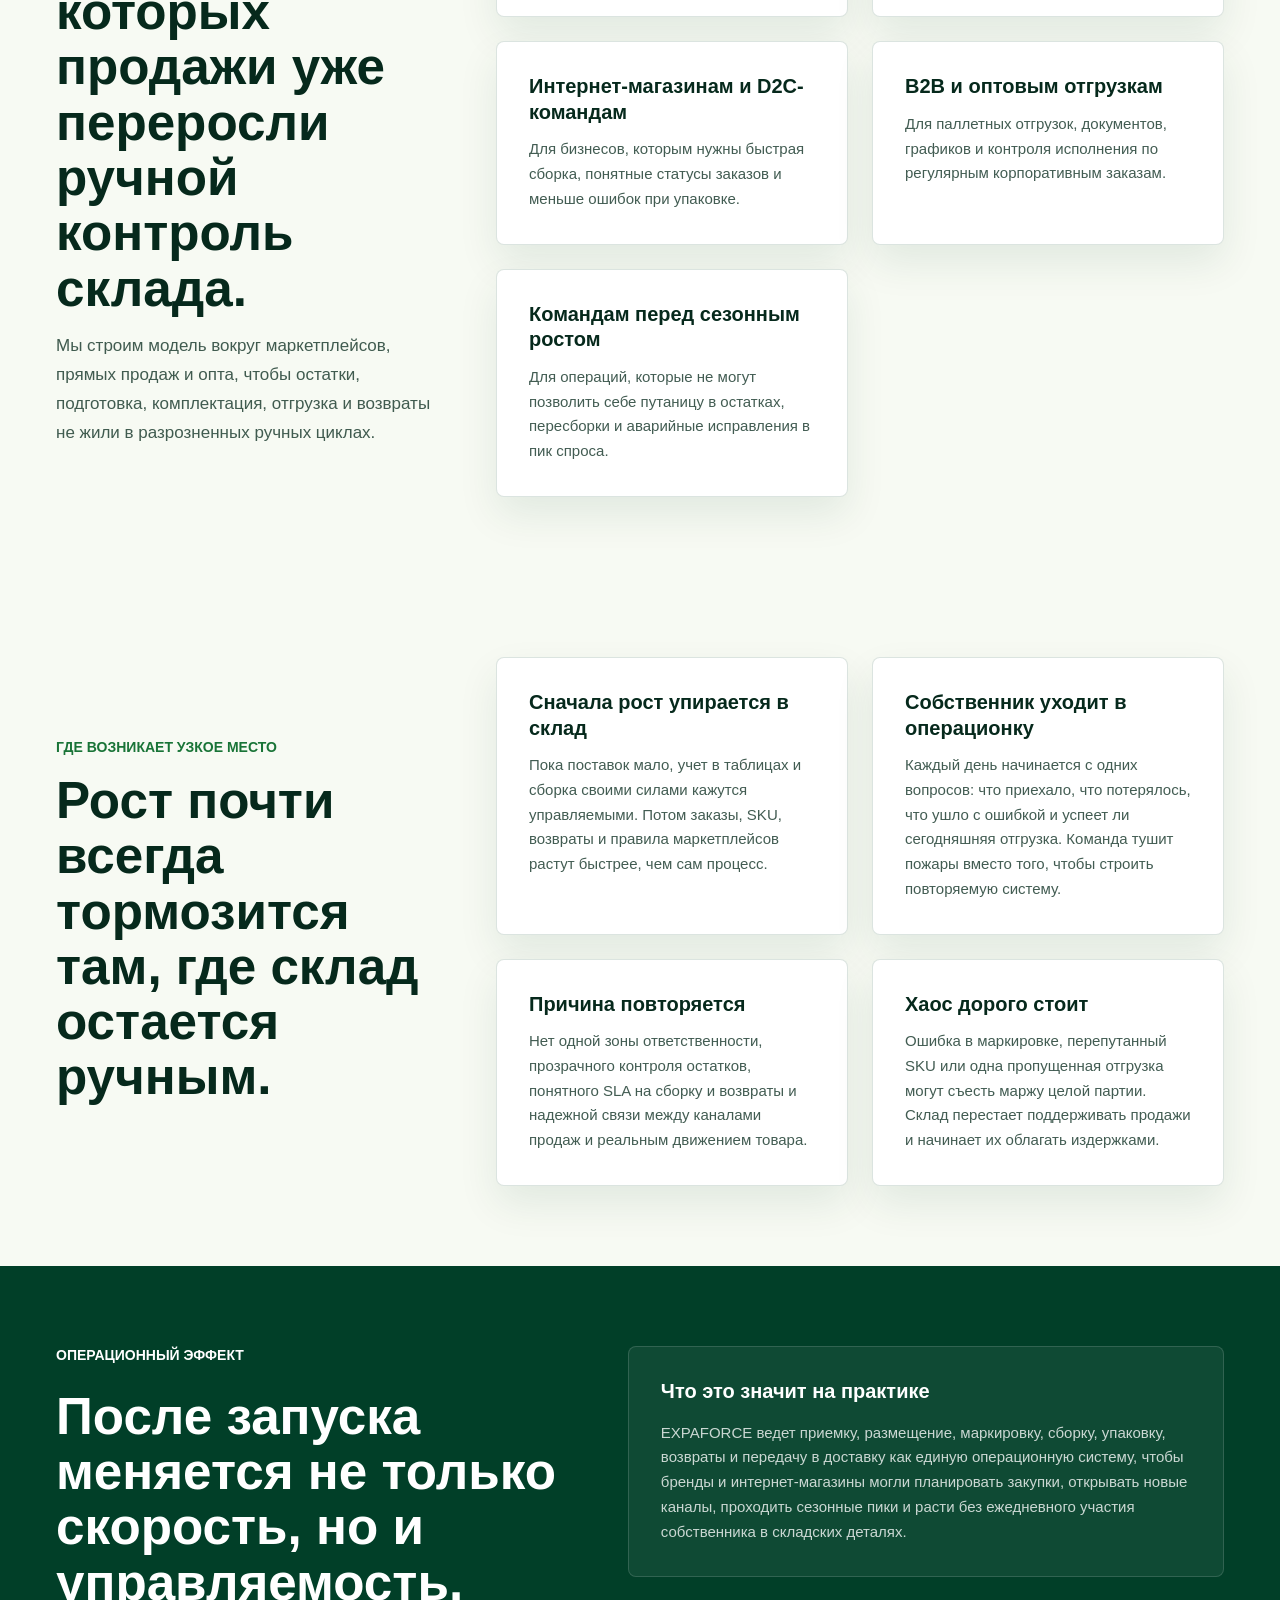
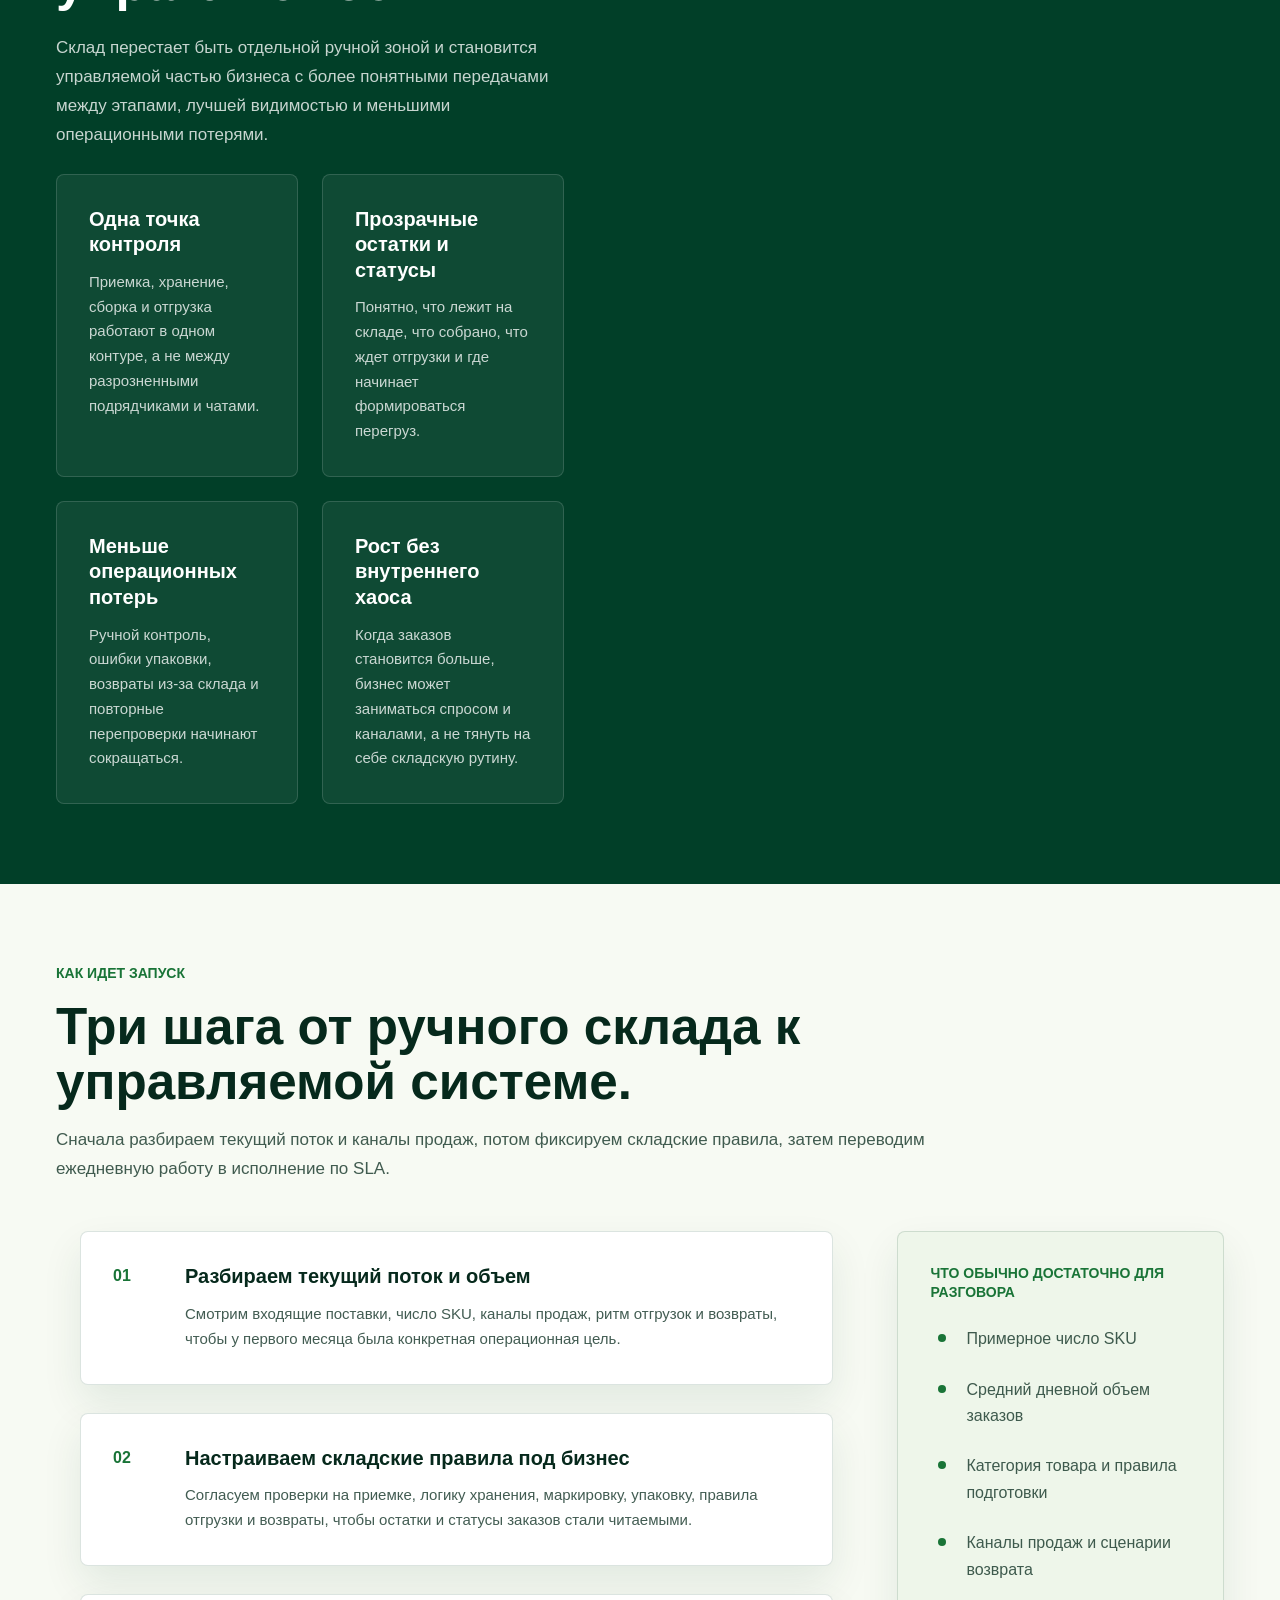
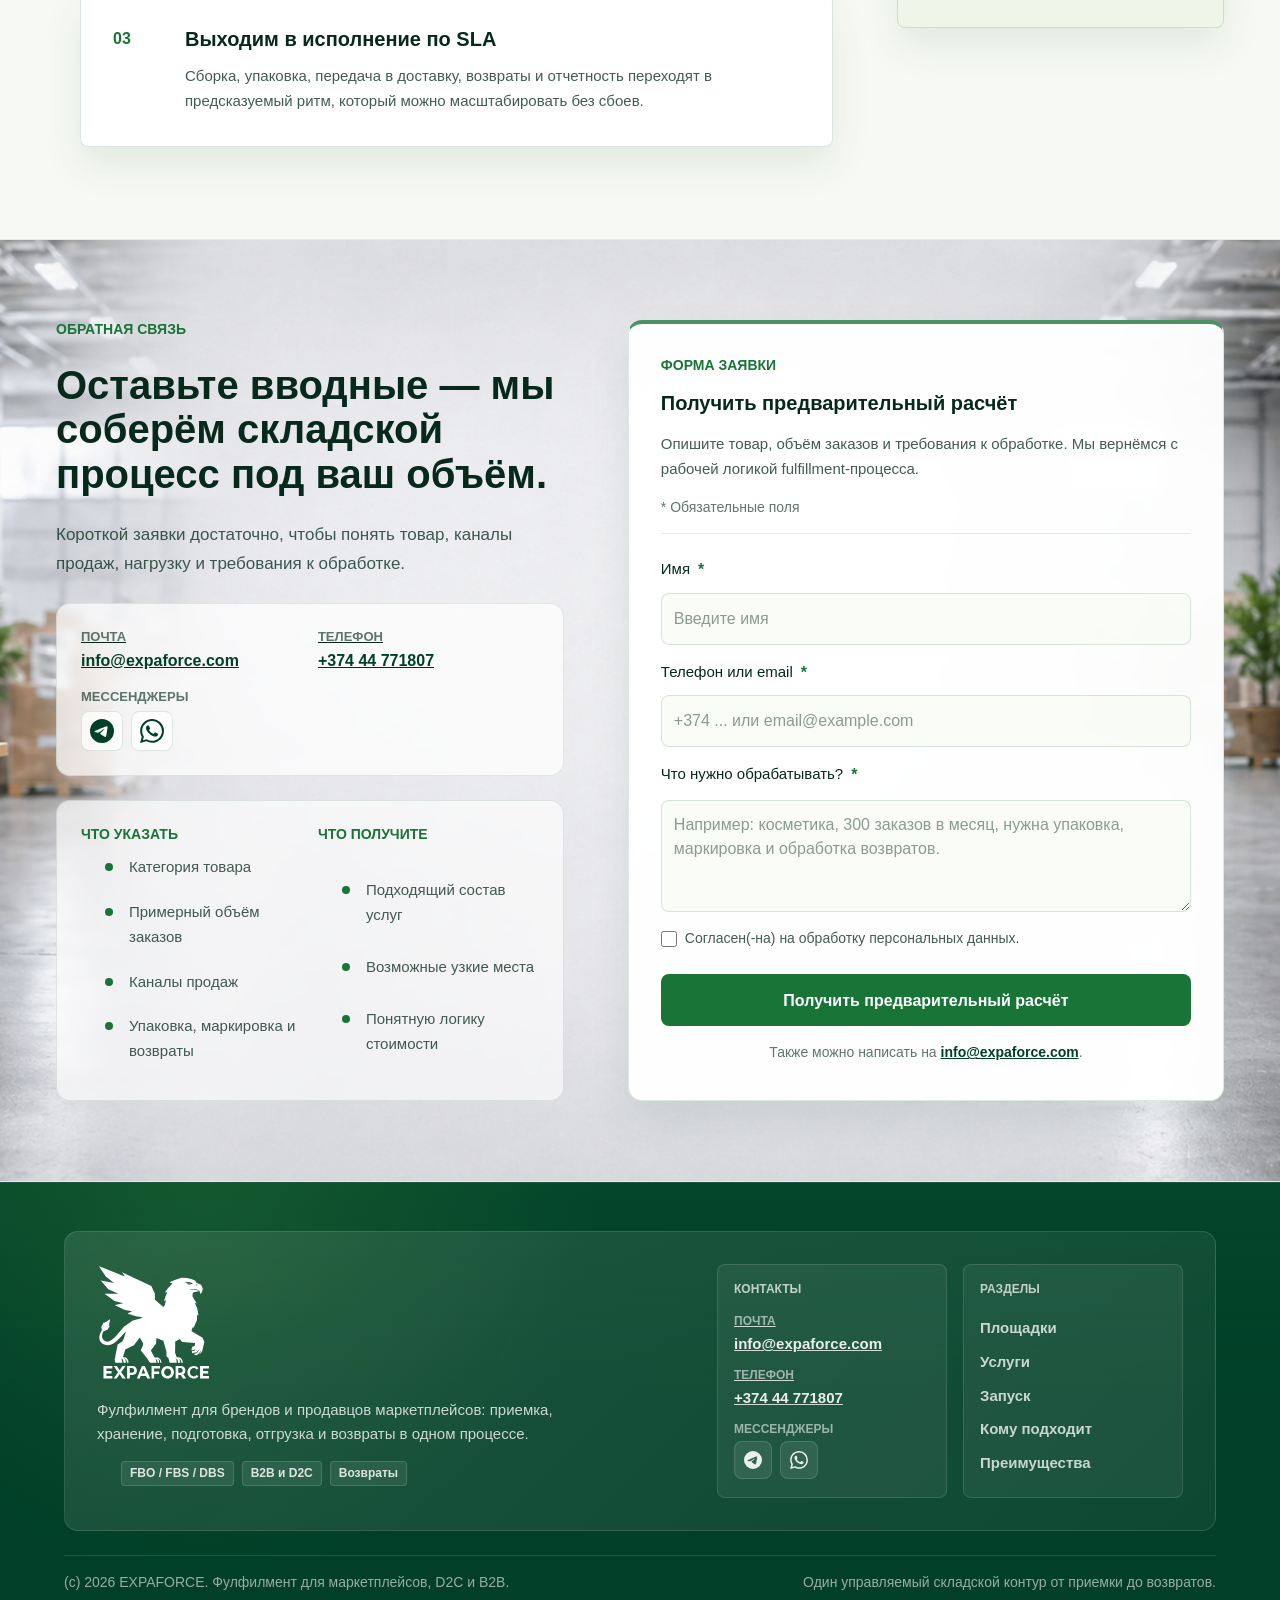
==== commit 1912c619: "Update contact information across multiple pages and footer" ====
--- a/pages/about/index.html
+++ b/pages/about/index.html
@@ -245,19 +245,19 @@
                             <span class="cta-contact__label" data-i18n="[text]cta-contact-email-label">Почта</span>
                             <span class="cta-contact__value">info@expaforce.com</span>
                         </a>
-                        <a class="cta-contact__item" href="tel:88005553535">
+                        <a class="cta-contact__item" href="tel:+37444771807">
                             <span class="cta-contact__label" data-i18n="[text]cta-contact-phone-label">Телефон</span>
-                            <span class="cta-contact__value">8 800 5553535</span>
+                            <span class="cta-contact__value">+374 44 771807</span>
                         </a>
                         <div class="cta-contact__item cta-contact__item--messengers">
                             <span class="cta-contact__label" data-i18n="[text]cta-contact-messengers-label">Мессенджеры</span>
                             <span class="cta-contact__messengers">
-                                <a class="cta-contact__messenger" href="#" aria-label="Написать в Telegram" data-i18n="[aria-label]cta-contact-telegram-aria">
+                                <a class="cta-contact__messenger" href="https://t.me/+37444771807" target="_blank" rel="noopener" aria-label="Написать в Telegram" data-i18n="[aria-label]cta-contact-telegram-aria">
                                     <svg class="cta-contact__icon" viewBox="0 0 24 24" aria-hidden="true" focusable="false">
                                         <path d="M11.944 0A12 12 0 0 0 0 12a12 12 0 0 0 12 12 12 12 0 0 0 12-12A12 12 0 0 0 12 0h-.056Zm4.962 7.224c.1-.002.321.023.465.14.121.098.156.23.171.325.016.093.036.306.02.472-.18 1.898-.962 6.502-1.36 8.627-.168.9-.499 1.201-.82 1.23-.696.065-1.225-.46-1.9-.902-1.056-.693-1.653-1.124-2.678-1.8-1.185-.78-.417-1.21.258-1.91.177-.184 3.247-2.977 3.307-3.23.007-.032.014-.15-.056-.212-.07-.062-.174-.041-.249-.024-.106.024-1.793 1.14-5.061 3.345-.48.33-.913.49-1.302.48-.428-.008-1.252-.241-1.865-.44-.752-.245-1.349-.374-1.297-.789.027-.216.325-.437.893-.663 3.498-1.524 5.831-2.529 6.998-3.014 3.332-1.386 4.025-1.627 4.476-1.635Z"/>
                                     </svg>
                                 </a>
-                                <a class="cta-contact__messenger" href="#" aria-label="Написать в WhatsApp" data-i18n="[aria-label]cta-contact-whatsapp-aria">
+                                <a class="cta-contact__messenger" href="https://api.whatsapp.com/send/?app_absent=0&amp;phone=374447718078&amp;text=%D0%97%D0%B4%D1%80%D0%B0%D0%B2%D1%81%D1%82%D0%B2%D1%83%D0%B9%D1%82%D0%B5%21&amp;type=phone_number" target="_blank" rel="noopener" aria-label="Написать в WhatsApp" data-i18n="[aria-label]cta-contact-whatsapp-aria">
                                     <svg class="cta-contact__icon" viewBox="0 0 24 24" aria-hidden="true" focusable="false">
                                         <path d="M17.472 14.382c-.297-.149-1.758-.867-2.03-.967-.273-.099-.471-.148-.67.15-.197.297-.767.966-.94 1.164-.173.199-.347.223-.644.075-.297-.15-1.255-.463-2.39-1.475-.883-.788-1.48-1.761-1.653-2.059-.173-.297-.018-.458.13-.606.134-.133.298-.347.446-.52.149-.174.198-.298.298-.497.099-.198.05-.371-.025-.52-.075-.149-.669-1.612-.916-2.207-.242-.579-.487-.5-.669-.51-.173-.008-.371-.01-.57-.01-.198 0-.52.074-.792.372-.272.297-1.04 1.016-1.04 2.479 0 1.462 1.065 2.875 1.213 3.074.149.198 2.096 3.2 5.077 4.487.709.306 1.262.489 1.694.625.712.227 1.36.195 1.872.118.571-.085 1.758-.719 2.006-1.413.248-.694.248-1.289.173-1.413-.074-.124-.272-.198-.57-.347m-5.421 7.403h-.004a9.87 9.87 0 0 1-5.031-1.378l-.361-.214-3.741.982.998-3.648-.235-.374a9.86 9.86 0 0 1-1.51-5.26c.001-5.45 4.436-9.884 9.888-9.884 2.64 0 5.122 1.03 6.988 2.898a9.825 9.825 0 0 1 2.893 6.994c-.003 5.45-4.437 9.884-9.885 9.884M20.464 3.488A11.815 11.815 0 0 0 12.05 0C5.495 0 .16 5.335.157 11.892c0 2.096.547 4.142 1.588 5.945L.057 24l6.305-1.654a11.882 11.882 0 0 0 5.683 1.448h.005c6.554 0 11.89-5.335 11.893-11.893a11.821 11.821 0 0 0-3.48-8.413Z"/>
                                     </svg>
